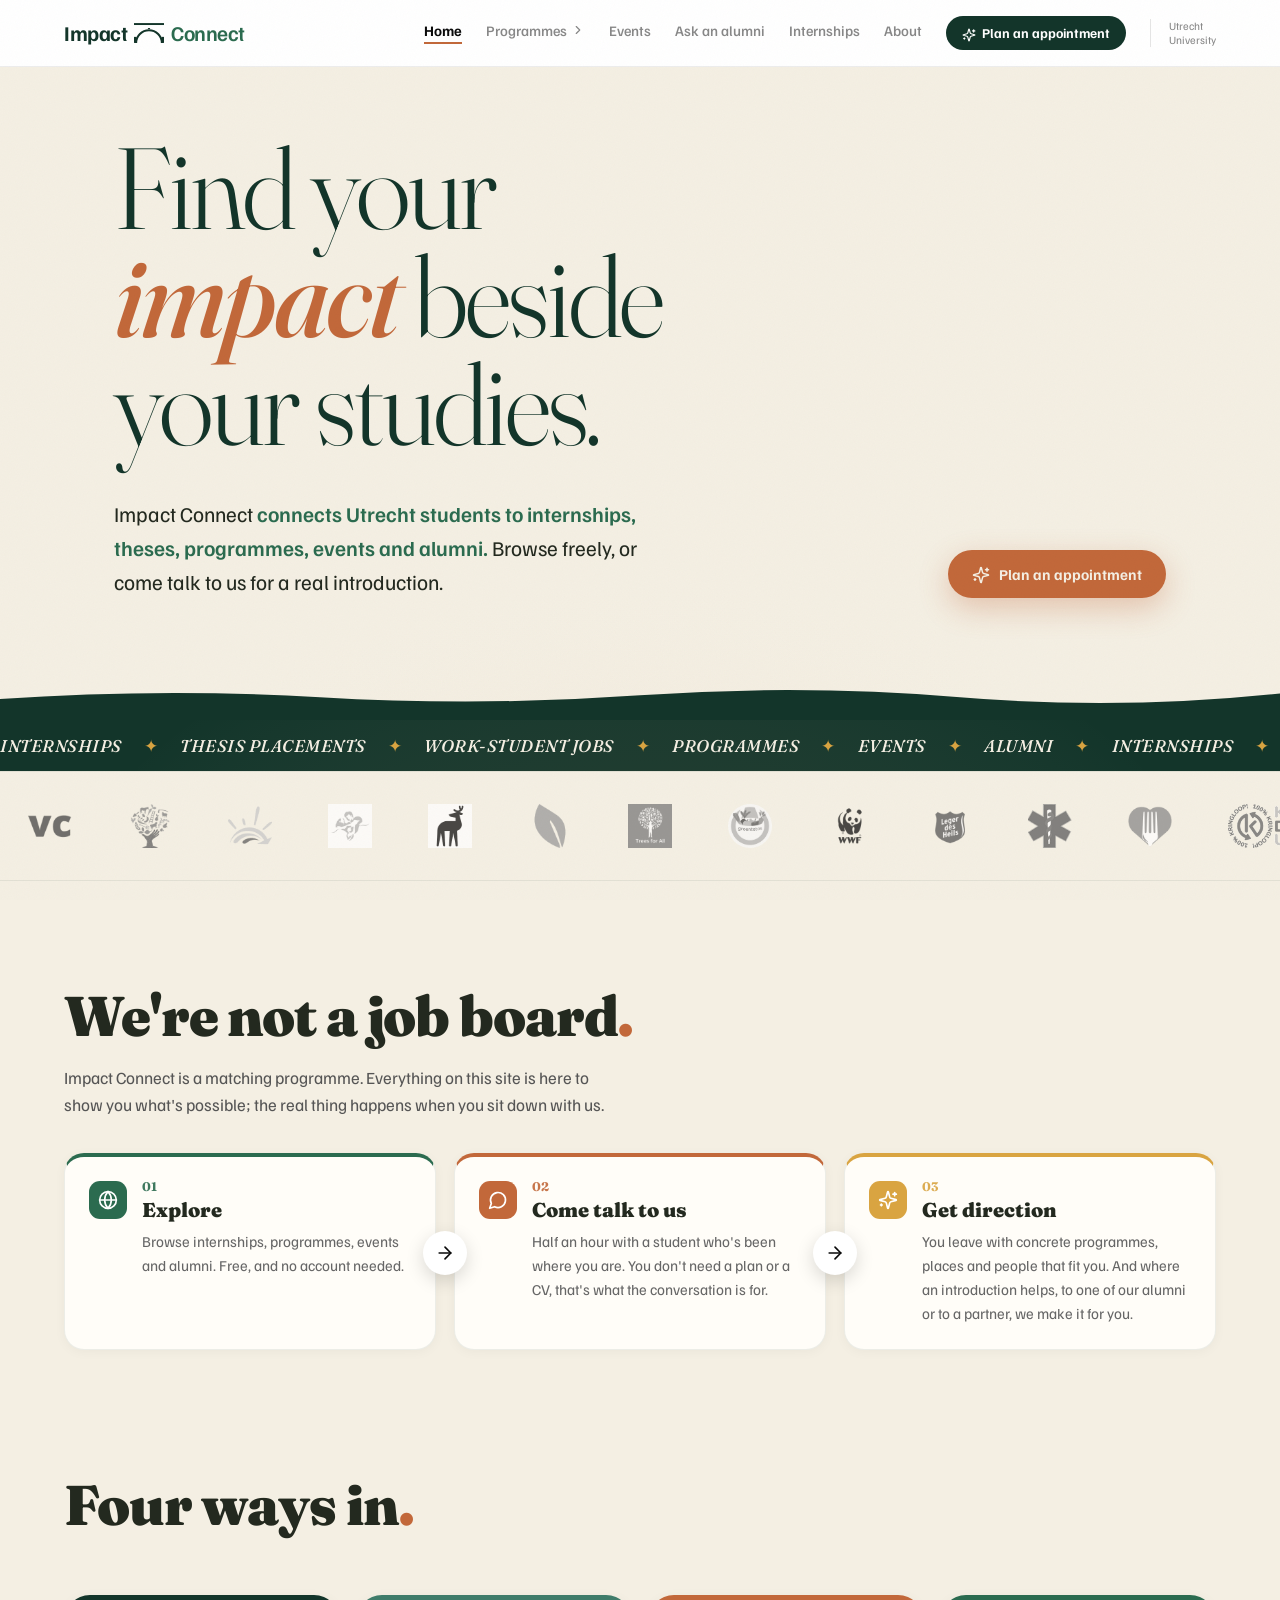
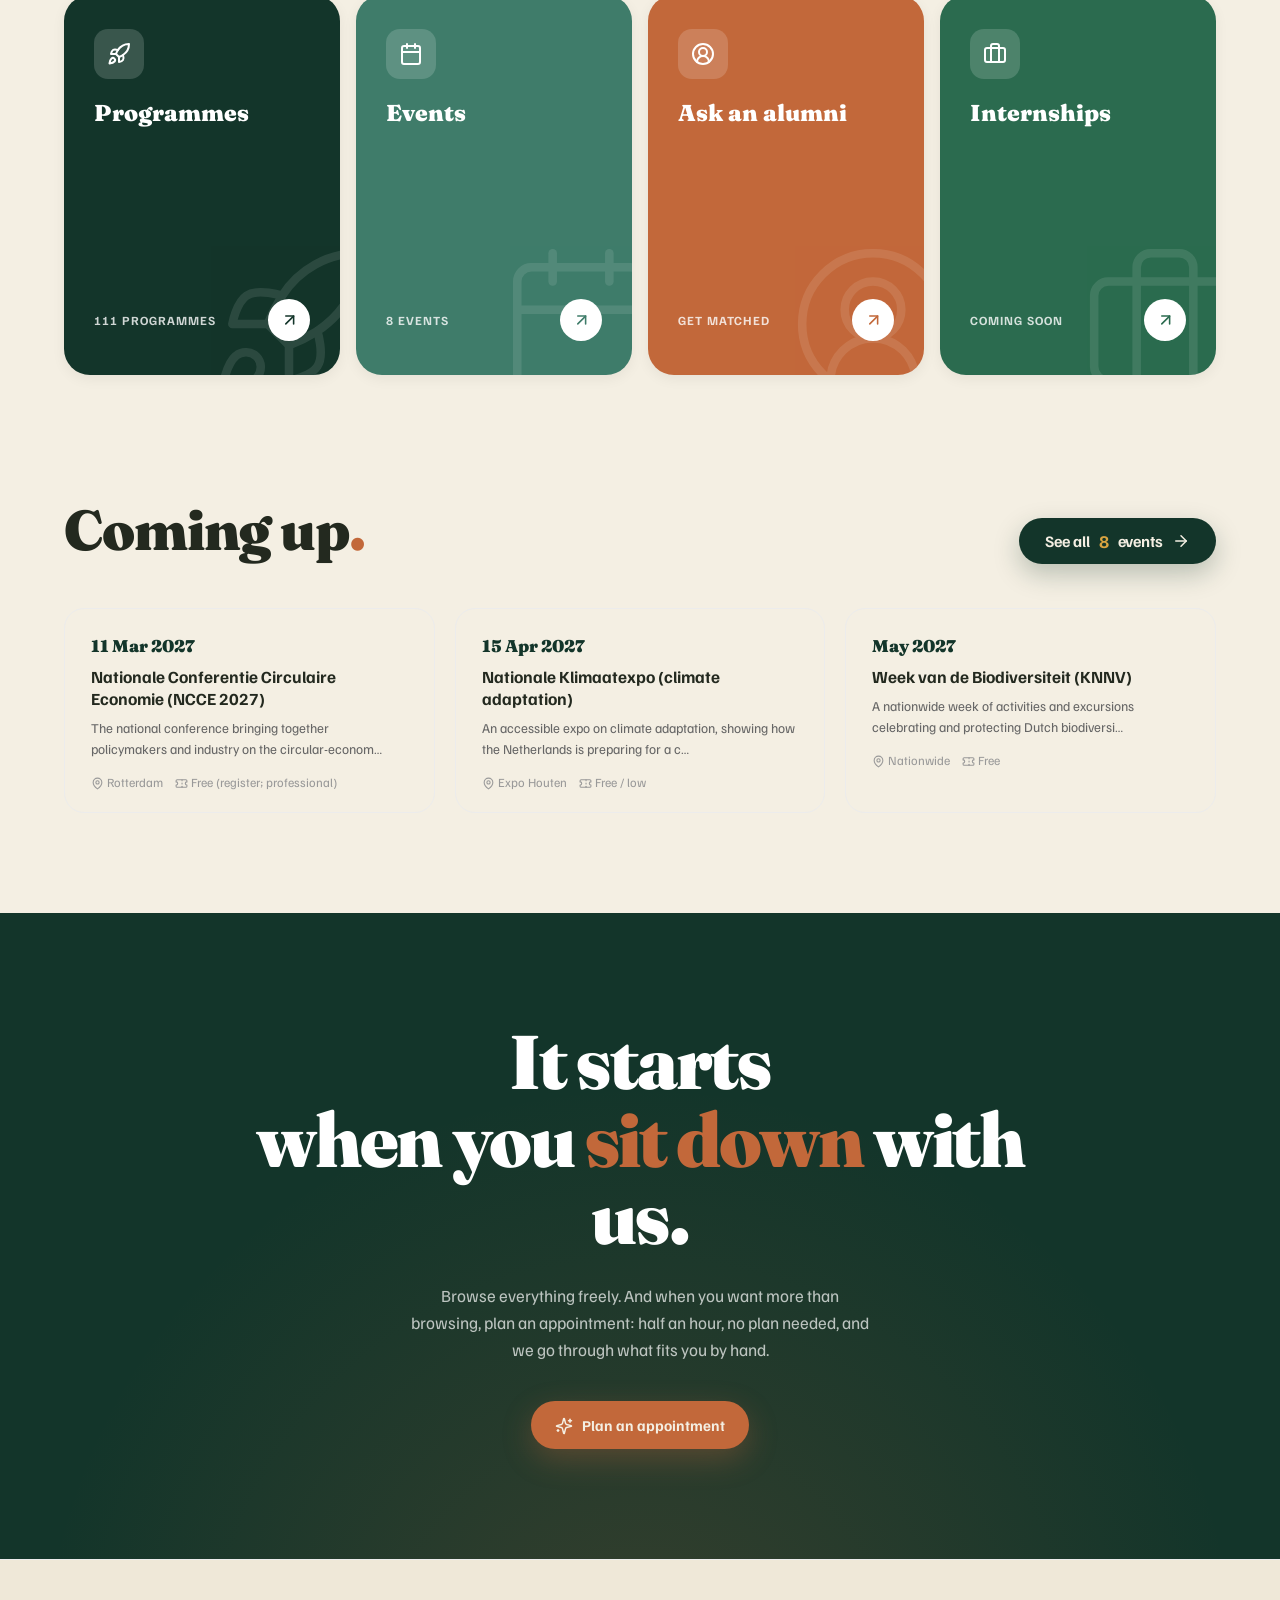
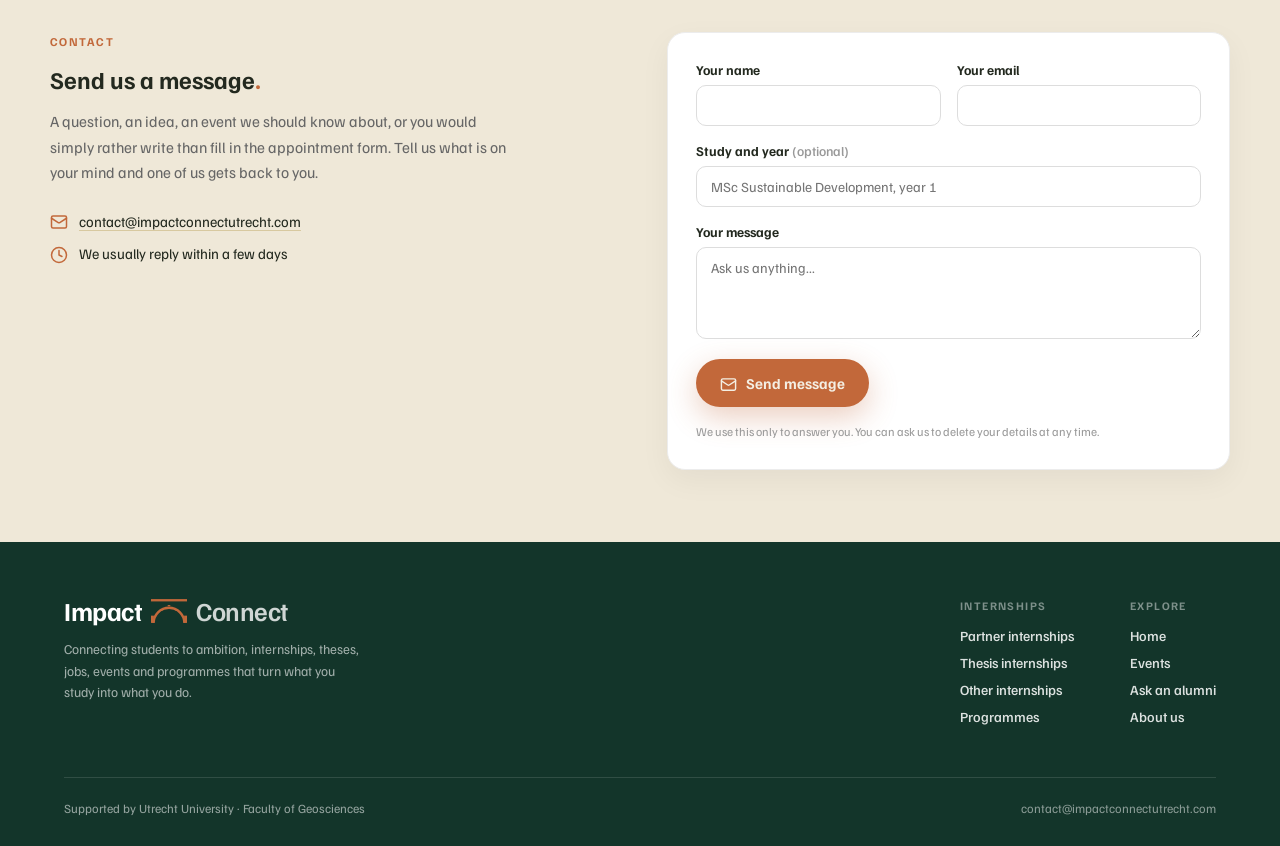
==== index.html @ 999a6ba3 "De introductiezin op home en Over ons herschreven Stond: "where an introduction helps, an alumni or " ====
<!doctype html>
<html lang="en">
<head>
  <meta charset="UTF-8" />
  <meta name="viewport" content="width=device-width, initial-scale=1.0" />
  <title>Impact Connect</title>
  <meta name="description" content="Impact Connect helps students get experience beside their studies, even if you don't know yet what you want to do." />
  <!-- Drie varianten, met opzet. De SVG is scherp op elk formaat en is wat
       moderne browsers pakken; de .ico is de terugval voor oude browsers,
       en apple-touch-icon is het plaatje als iemand de site op zijn
       beginscherm zet. Verander je het merkteken, maak ze dan alle drie
       opnieuw (de PNG's worden getekend, niet uit de SVG gehaald). -->
  <link rel="icon" href="assets/favicon.svg" type="image/svg+xml" />
  <link rel="icon" href="assets/favicon.ico" sizes="any" />
  <link rel="apple-touch-icon" href="assets/apple-touch-icon.png" />
  <!-- 192 is een veelvoud van 48, en dat is de maat die Google wil voor
       het pictogram naast je zoekresultaat. -->
  <link rel="icon" type="image/png" sizes="192x192" href="assets/favicon-192.png" />
  <link rel="preconnect" href="https://fonts.googleapis.com" />
  <link rel="preconnect" href="https://fonts.gstatic.com" crossorigin />
  <link href="https://fonts.googleapis.com/css2?family=Fraunces:ital,opsz,wght@0,9..144,400..900;1,9..144,400..900&family=Familjen+Grotesk:wght@400;500;600;700&display=swap" rel="stylesheet" />
  <link rel="stylesheet" href="styles.css" />
</head>
<body data-page="home">
<a class="skip-link" data-t="nav.skip" href="#main">Skip to content</a>
<div id="scroll-progress"></div>

<!-- ═══ HEADER ═══════════════════════════════════════════════════════ -->
<header class="site-header">
  <a class="brand" href="index.html">
    <span class="brand-word"><b>Impact</b></span>
    <span class="brand-mark" data-mark="#13352A" data-size="30"></span>
    <span class="brand-word"><span>Connect</span></span>
  </a>
  <nav class="site-nav">
    <a class="nav-link on" href="index.html" data-t="nav.home">Home</a>
    <div class="nav-drop">
      <a class="nav-link" href="programmes.html" data-t="nav.programmes">Programmes<span class="nav-caret" data-icon="ChevronRight" data-size="14"></span></a>
      <div class="nav-drop-menu" data-prog-menu></div>
    </div>
    <a class="nav-link" href="events.html" data-t="nav.events">Events</a>
    <a class="nav-link" href="alumni.html" data-t="nav.alumni">Ask an alumni</a>
    <a class="nav-link" href="internships.html" data-t="nav.internships">Internships</a>
    <a class="nav-link" href="about.html" data-t="nav.about">About</a>
    <button class="nav-cta" data-open-form><span data-icon="Sparkles" data-size="14"></span> <span data-t="nav.appointment">Plan an appointment</span></button>
    <button class="taal-knop" data-taalknop type="button">NL</button>
    <span class="saved-count"><span data-icon="Bookmark" data-size="14" data-color="#C2683A" data-fill="#C2683A"></span> <span data-saved-count>0</span></span>
    <span class="uu-cobrand"><span data-uu-logo="38"></span><span data-t="nav.uu">Utrecht<br />University</span></span>
  </nav>
</header>

<main id="main">

  <!-- ═══ HERO ═══════════════════════════════════════════════════════ -->
  <section class="hero">
    <svg class="hero-sun" viewBox="0 0 1200 600" preserveAspectRatio="xMidYMax slice" aria-hidden="true">
      <defs>
        <radialGradient id="sunfill" cx="50%" cy="100%" r="75%">
          <stop offset="0%"   stop-color="#D9A441" stop-opacity="0.30" />
          <stop offset="45%"  stop-color="#C2683A" stop-opacity="0.12" />
          <stop offset="100%" stop-color="#F4EFE3" stop-opacity="0" />
        </radialGradient>
      </defs>
      <circle cx="600" cy="640" r="430" fill="url(#sunfill)" />
    </svg>

    <div class="hero-inner">
      <h1>
        <span class="line reveal" data-delay="60" data-t="home.hero1">Find your</span>
        <span class="line reveal" data-delay="170" data-t="home.hero2"><span class="ital">impact</span> beside</span>
        <span class="line reveal" data-delay="260" data-t="home.hero3">your studies.</span>
      </h1>

      <div class="hero-bottom">
        <div class="reveal" data-delay="380">
          <p class="hero-lead" data-t="home.lead">
            Impact Connect <b>connects Utrecht students to internships, theses, programmes,
            events and alumni.</b> Browse freely, or come talk to us for a real introduction.
          </p>
        </div>
        <div class="reveal" data-delay="480">
          <!-- Eén knop. "Explore everything" stond hier ook, maar wees naar de
               internships terwijl "everything" iets anders belooft, en het
               bladeren doe je toch al via de menubalk en de vier ingangen. -->
          <div class="hero-actions">
            <button class="btn-mag primary" data-open-form><span data-icon="Sparkles" data-size="18"></span> <span data-t="nav.appointment">Plan an appointment</span></button>
          </div>
        </div>
      </div>
    </div>

    <!-- met de hand gescheurde rand naar de donkere band -->
    <svg class="hero-tear" viewBox="0 0 1200 40" preserveAspectRatio="none" aria-hidden="true">
      <path d="M0 40 V18 Q 150 6 300 16 T 600 14 T 900 16 T 1200 12 V40 Z" fill="#13352A" />
    </svg>

    <div class="ticker">
      <div class="marquee"><div class="marquee-track fast">
        <span class="word" data-t="home.tick.stages">INTERNSHIPS <i>✦</i></span><span class="word" data-t="home.tick.thesis">THESIS PLACEMENTS <i>✦</i></span>
        <span class="word" data-t="home.tick.werk">WORK-STUDENT JOBS <i>✦</i></span><span class="word" data-t="home.tick.prog">PROGRAMMES <i>✦</i></span>
        <span class="word" data-t="home.tick.events">EVENTS <i>✦</i></span><span class="word" data-t="home.tick.alumni">ALUMNI <i>✦</i></span>
        <span class="word" data-t="home.tick.stages">INTERNSHIPS <i>✦</i></span><span class="word" data-t="home.tick.thesis">THESIS PLACEMENTS <i>✦</i></span>
        <span class="word" data-t="home.tick.werk">WORK-STUDENT JOBS <i>✦</i></span><span class="word" data-t="home.tick.prog">PROGRAMMES <i>✦</i></span>
        <span class="word" data-t="home.tick.events">EVENTS <i>✦</i></span><span class="word" data-t="home.tick.alumni">ALUMNI <i>✦</i></span>
      </div></div>
    </div>
  </section>

  <!-- ═══ LOGOBAND (gevuld vanuit data.js) ═══════════════════════════ -->
  <section class="logo-band">
    <div class="marquee"><div class="marquee-track slow" id="logo-band-track"></div></div>
  </section>

  <!-- ═══ HOE HET WERKT ══════════════════════════════════════════════
       Staat bewust boven "Four ways in": veel studenten kennen Impact
       Connect nog niet, dus eerst uitleggen wat het is, dan pas de deuren.
       Compacte kaartjes, want het mag geen heel scherm kosten. -->
  <section class="section">
    <div class="section-inner">
      <div class="reveal"><h2 data-t="home.geen.kop">We're not a job board<span class="dot-clay">.</span></h2></div>
      <div class="reveal" data-delay="110">
        <p class="section-lead" style="margin:0 0 34px" data-t="home.geen.lead">Impact Connect is a matching programme. Everything on this site
          is here to show you what's possible; the real thing happens when you sit down with us.</p>
      </div>
      <div class="steps-grid compact">
        <div class="reveal"><div class="step-card compact" style="border-top-color:#2B6B4F">
          <div class="badge" style="background:#2B6B4F" data-icon="Globe" data-size="20" data-color="#fff"></div>
          <div class="txt">
            <div class="num" style="color:#2B6B4F">01</div>
            <div class="ttl" data-t="home.stap1.kop">Explore</div>
            <p data-t="home.stap1.tekst">Browse internships, programmes, events and alumni. Free, and no account needed.</p>
          </div>
          <div class="step-arrow" data-icon="ArrowRight" data-size="20" data-color="#0A0A0A"></div>
        </div></div>
        <div class="reveal" data-delay="140"><div class="step-card compact" style="border-top-color:#C2683A">
          <div class="badge" style="background:#C2683A" data-icon="MessageCircle" data-size="20" data-color="#fff"></div>
          <div class="txt">
            <div class="num" style="color:#C2683A">02</div>
            <!-- Hier stond "Reach out": mail het bedrijf zelf met de concept-mail
                 die we je geven, en "Not sure yet? Come talk to us" als uitwijk.
                 Dat klopte niet met de kop erboven ("We're not a job board", "the
                 real thing happens when you sit down with us") en het maakte van
                 stap 03 een onmogelijkheid: wie zelf mailt wordt nooit door ons
                 voorgesteld. Dit zijn nu drie stappen van één route in plaats van
                 twee routes door elkaar. -->
            <div class="ttl" data-t="home.stap2.kop">Come talk to us</div>
            <p data-t="home.stap2.tekst">Half an hour with a student who's been where you are. You don't need a plan or a CV, that's what the conversation is for.</p>
          </div>
          <div class="step-arrow" data-icon="ArrowRight" data-size="20" data-color="#0A0A0A"></div>
        </div></div>
        <div class="reveal" data-delay="280"><div class="step-card compact" style="border-top-color:#D9A441">
          <div class="badge" style="background:#D9A441" data-icon="Sparkles" data-size="20" data-color="#fff"></div>
          <div class="txt">
            <div class="num" style="color:#D9A441">03</div>
            <div class="ttl" data-t="home.stap3.kop">Get direction</div>
            <p data-t="home.stap3.tekst">You leave with concrete programmes, places and people that fit you. And where an introduction helps, to one of our alumni or to a partner, we make it for you.</p>
          </div>
        </div></div>
      </div>
    </div>
  </section>

  <!-- ═══ VIER INGANGEN ══════════════════════════════════════════════ -->
  <section class="section">
    <div class="section-inner">
      <div class="reveal"><h2 style="margin:0 0 56px" data-t="home.ingangen.kop">Four ways in<span class="dot-clay">.</span></h2></div>
      <div class="cat-row">
        <a class="cat-panel" href="programmes.html" style="background:#13352A">
          <div class="ghost" data-icon="Rocket" data-size="170" data-stroke="1.2"></div>
          <div class="top">
            <div class="badge" data-icon="Rocket" data-size="24"></div>
            <h3 data-t="home.in1.kop">Programmes</h3>
            <p data-t="home.in1.tekst">Selective programmes that build your skills and CV, come talk to us</p>
          </div>
          <div class="cat-foot">
            <span class="count" data-cat-count="programmes"></span>
            <span class="go" style="color:#13352A" data-icon="ArrowRight" data-size="19"></span>
          </div>
        </a>
        <a class="cat-panel" href="events.html" style="background:#3F7C6A">
          <div class="ghost" data-icon="Calendar" data-size="170" data-stroke="1.2"></div>
          <div class="top">
            <div class="badge" data-icon="Calendar" data-size="24"></div>
            <h3 data-t="home.in2.kop">Events</h3>
            <p data-t="home.in2.tekst">Conferences, fairs and festivals full of people with the same passion as you</p>
          </div>
          <div class="cat-foot">
            <span class="count" data-cat-count="events"></span>
            <span class="go" style="color:#3F7C6A" data-icon="ArrowRight" data-size="19"></span>
          </div>
        </a>
        <a class="cat-panel" href="alumni.html" style="background:#C2683A">
          <div class="ghost" data-icon="UserCircle2" data-size="170" data-stroke="1.2"></div>
          <div class="top">
            <div class="badge" data-icon="UserCircle2" data-size="24"></div>
            <h3 data-t="home.in3.kop">Ask an alumni</h3>
            <p data-t="home.in3.tekst">Tell us who you'd like to speak to, we go through our list and hand you their details</p>
          </div>
          <div class="cat-foot">
            <span class="count" data-cat-count="alumni"></span>
            <span class="go" style="color:#C2683A" data-icon="ArrowRight" data-size="19"></span>
          </div>
        </a>
        <a class="cat-panel" href="internships.html" style="background:#2B6B4F">
          <div class="ghost" data-icon="Briefcase" data-size="170" data-stroke="1.2"></div>
          <div class="top">
            <div class="badge" data-icon="Briefcase" data-size="24"></div>
            <h3 data-t="home.in4.kop">Internships</h3>
            <p data-t="home.in4.tekst">Partner roles, thesis placements and work-student jobs, we make the introduction</p>
          </div>
          <div class="cat-foot">
            <span class="count" data-cat-count="internships"></span>
            <span class="go" style="color:#2B6B4F" data-icon="ArrowRight" data-size="19"></span>
          </div>
        </a>
      </div>
    </div>
  </section>

  <!-- ═══ PARTNERMUUR ════════════════════════════════════════════════
       Hier stond "What's possible": een raster met twintig bedrijven.
       Weggehaald omdat alle twintig verzonnen waren. De werking staat er
       nog (WALL in data.js, initWall() in script.js, .wall-* in styles.css);
       zet dit blok terug zodra er echte partners in WALL staan.

  <section class="wall-section">
    <div class="wall-watermark" data-mark="#ffffff" data-size="460"></div>
    <div class="section-inner" style="position:relative">
      <div class="reveal"><h2>What's possible<span class="dot-clay">.</span></h2></div>
      <div class="reveal" data-delay="110">
        <p class="section-lead"><span id="wall-count"></span>+ companies, institutes and programmes where students before you found their internship, thesis or job. Pick a world, see who's in it.</p>
      </div>
      <div class="reveal" data-delay="200"><div class="wall-cats" id="wall-cats"></div></div>
      <div class="reveal" data-delay="280"><div class="wall-grid" id="wall-grid"></div></div>
      <div class="reveal" data-delay="360">
        <p class="wall-note">Illustrative network, placeholder logos shown while partnerships are confirmed.</p>
      </div>
    </div>
  </section>
  ═════════════════════════════════════════════════════════════════ -->

  <!-- ═══ EERSTVOLGENDE EVENTS ═══════════════════════════════════════ -->
  <section class="section">
    <div class="section-inner">
      <div class="teaser-head">
        <div class="reveal"><h2 style="margin:0" data-t="home.events.kop">Coming up<span class="dot-clay">.</span></h2></div>
        <div class="reveal" data-delay="100">
          <!-- Het aantal is het hele argument om te klikken: hieronder staan er
               drie, in werkelijkheid veel meer. Daarom een gevulde knop met het
               getal groot in oker, niet een grijs randje dat wegvalt. -->
          <a class="btn-all" href="events.html">
            <span data-t="home.events.alle1">See all</span> <b data-events-count></b> <span data-t="home.events.alle2">events</span>
            <span class="arr" data-icon="ArrowRight" data-size="18"></span>
          </a>
        </div>
      </div>
      <div class="teaser-grid" id="events-teaser"></div>
    </div>
  </section>

  <!-- ═══ CITAAT ══════════════════════════════════════════════════════
       Hier stond een donkere sectie met een quote van een student over een
       thesis-stage. Verzonnen, net als de partnermuur, dus weggehaald; de
       hele markup is daarna ook geschrapt omdat het bedrijf waar het over
       ging er niet meer is.

       Wil je hier een echte quote neerzetten, dan is de opmaak er nog:
       .quote-section, .quote-mark, .quote-by en .quote-avatar in styles.css.
       Een <section class="quote-section"> met daarin een <blockquote> en een
       <div class="quote-by"> met naam en studie is genoeg.
  ═════════════════════════════════════════════════════════════════ -->

  <!-- ═══ SLOT-CTA ═══════════════════════════════════════════════════ -->
  <section class="final-cta">
    <div class="glow"></div>
    <div class="inner">
      <!-- Deze kop pakt met opzet de zin uit "We're not a job board" hierboven
           weer op. Stond eerst "Your lucky conversation is here"; dat zei niet
           waar het om gaat, en "lucky" suggereert dat het toeval is. -->
      <div class="reveal"><h2 data-t="home.slot.kop">It starts<br />when you <em>sit down</em> with us.</h2></div>
      <div class="reveal" data-delay="140">
        <!-- De kop zegt dat het gesprek het punt is; deze alinea maakte er
             daarna weer iets van voor wie het niet weet ("if you're not sure
             where to start, plan an appointment"). Nu nodigt hij iedereen uit,
             met erbij wat het gesprek concreet is. -->
        <p data-t="home.slot.tekst">Browse everything freely. And when you want more than browsing, plan an appointment: half an hour, no plan needed, and we go through what fits you by hand.</p>
      </div>
      <div class="reveal" data-delay="260">
        <div style="display:flex;justify-content:center">
          <button class="btn-mag primary" data-open-form><span data-icon="Sparkles" data-size="18"></span> <span data-t="nav.appointment">Plan an appointment</span></button>
        </div>
      </div>
    </div>
  </section>

  <!-- ═══ CONTACT ═════════════════════════════════════════════════════
       Voor alles wat geen afspraak is: een vraag, een tip voor een event,
       of iemand die liever niet door vier stappen klikt. Gaat naar
       hetzelfde Apps Script als de andere twee formulieren (FORM_ENDPOINT
       in data.js), met formulier: "contact". Lukt versturen niet, dan
       opent het mailprogramma met dezelfde tekst erin.
  ═════════════════════════════════════════════════════════════════════ -->
  <section class="contact-section" id="contact">
    <div class="contact-layout">
      <div class="contact-intro reveal">
        <p class="eyebrow" data-t="ct.eyebrow">Contact</p>
        <h2 data-t="ct.kop">Send us a message<span class="dot-clay">.</span></h2>
        <p data-t="ct.lead">A question, an idea, an event we should know about, or you would simply rather write than fill in the appointment form. Tell us what is on your mind and one of us gets back to you.</p>
        <ul class="contact-details">
          <li><span data-icon="Mail" data-size="18" data-color="#C2683A"></span>
            <a href="mailto:contact@impactconnectutrecht.com">contact@impactconnectutrecht.com</a></li>
          <li><span data-icon="Clock" data-size="18" data-color="#C2683A"></span>
            <span data-t="ct.termijn">We usually reply within a few days</span></li>
        </ul>
      </div>

      <form class="contact-form reveal" data-delay="140" data-contact-form novalidate>
        <div class="ct-row">
          <div class="ct-field">
            <label for="ct-naam" data-t="ct.naam">Your name</label>
            <input type="text" id="ct-naam" name="naam" autocomplete="name" required />
          </div>
          <div class="ct-field">
            <label for="ct-email" data-t="ct.email">Your email</label>
            <input type="email" id="ct-email" name="email" autocomplete="email" inputmode="email" required />
          </div>
        </div>
        <div class="ct-field">
          <label for="ct-studie"><span data-t="ct.studie">Study and year</span> <span class="ct-opt" data-t="form.optioneel">(optional)</span></label>
          <input type="text" id="ct-studie" name="studie" data-t-placeholder="ct.studie.hint" placeholder="MSc Sustainable Development, year 1" />
        </div>
        <div class="ct-field">
          <label for="ct-bericht" data-t="ct.bericht">Your message</label>
          <textarea id="ct-bericht" name="bericht" rows="4" required data-t-placeholder="ct.bericht.hint" placeholder="Ask us anything..."></textarea>
        </div>

        <!-- Spamval: staat uit beeld, mensen zien hem niet, bots vullen hem
             wel in. Zit er iets in, dan versturen we niets. -->
        <div class="ct-val" aria-hidden="true">
          <label for="ct-website">Website</label>
          <input type="text" id="ct-website" name="website" tabindex="-1" autocomplete="off" />
        </div>

        <button type="submit" class="btn-mag primary ct-verstuur">
          <span data-icon="Mail" data-size="17"></span> <span data-t="ct.knop">Send message</span>
        </button>
        <p class="form-note" data-t="ct.privacy">We use this only to answer you. You can ask us to delete your details at any time.</p>
        <div class="ct-fout" role="alert" hidden></div>
        <div class="ct-gelukt" role="status" aria-live="polite" hidden></div>
      </form>
    </div>
  </section>

</main>

<!-- ═══ FOOTER ═══════════════════════════════════════════════════════ -->
<footer class="site-footer">
  <div class="footer-inner">
    <div class="footer-top">
      <div>
        <div class="footer-brand">
          <span class="brand-word"><b>Impact</b></span>
          <span class="brand-mark" data-mark="#C2683A" data-size="36"></span>
          <span class="brand-word"><span>Connect</span></span>
        </div>
        <p data-t="footer.blurb">Connecting students to ambition, internships, theses, jobs, events and programmes that turn what you study into what you do.</p>
      </div>
      <div class="footer-cols">
        <div>
          <div class="head" data-t="footer.internships">Internships</div>
          <a href="internships.html" data-t="footer.partner">Partner internships</a>
          <a href="thesis.html" data-t="footer.thesis">Thesis internships</a>
          <a href="other-internships.html" data-t="footer.other">Other internships</a>
          <a href="programmes.html" data-t="footer.programmes">Programmes</a>
        </div>
        <div>
          <div class="head" data-t="footer.explore">Explore</div>
          <a href="index.html" data-t="nav.home">Home</a>
          <a href="events.html" data-t="nav.events">Events</a>
          <a href="alumni.html" data-t="nav.alumni">Ask an alumni</a>
          <a href="about.html" data-t="footer.about">About us</a>
        </div>
      </div>
    </div>
    <div class="footer-bottom">
      <span class="uu"><span data-uu-logo="28"></span> <span data-t="footer.uu">Supported by Utrecht University · Faculty of Geosciences</span></span>
      <a class="note" href="mailto:contact@impactconnectutrecht.com">contact@impactconnectutrecht.com</a>
    </div>
  </div>
</footer>

<script src="icons.js"></script>
<script src="vertalingen.js"></script>
<script src="data.js"></script>
<script src="script.js"></script>
</body>
</html>
---- styles.css ----
/* ═══════════════════════════════════════════════════════════════════
   Impact Connect — ontwerpsysteem
   Kleuren, typografie, layout en animaties voor alle pagina's.
   ═══════════════════════════════════════════════════════════════════ */

:root {
  --green:      #2B6B4F;  /* primair bosgroen */
  --dark:       #13352A;  /* diep bosgroen: koppen, donkere secties */
  --clay:       #C2683A;  /* terracotta accent */
  --ochre:      #D9A441;  /* warme oker */
  --moss:       #7C8C4E;  /* mos/olijf */
  --mint:       #EDE6D4;  /* warm zandtint voor chips en vlakken */
  --paper:      #F4EFE3;  /* bone / papierbasis */
  --paper2:     #EFE8D8;  /* iets dieper papier */
  --ink:        #23291F;  /* warm bijna-zwart voor bodytekst */
  --sand:       #D8C9A0;  /* zandrand */
  --line:       #ECECEC;  /* lichte scheidingslijn */
  --muted:      #666;
  --muted-soft: #999;

  --font-body:    'Familjen Grotesk', system-ui, -apple-system, sans-serif;
  --font-display: 'Fraunces', Georgia, serif;
}

* { box-sizing: border-box; }
html, body { margin: 0; padding: 0; }
html { scroll-behavior: smooth; }

body {
  font-family: var(--font-body);
  background: var(--paper);
  color: var(--ink);
  min-height: 100vh;
  -webkit-font-smoothing: antialiased;
}

.display { font-family: var(--font-display); font-optical-sizing: auto; }
.ital    { font-style: italic; }
::selection { background: var(--clay); color: var(--paper); }

a { cursor: pointer; }
button { font-family: inherit; }

/* papieren korrel over de hele pagina */
body::before {
  content: ""; position: fixed; inset: 0; z-index: 9999;
  pointer-events: none; opacity: 0.5; mix-blend-mode: multiply;
  background-image: url("data:image/svg+xml,%3Csvg xmlns='http://www.w3.org/2000/svg' width='160' height='160'%3E%3Cfilter id='n'%3E%3CfeTurbulence type='fractalNoise' baseFrequency='0.85' numOctaves='3' stitchTiles='stitch'/%3E%3C/filter%3E%3Crect width='100%25' height='100%25' filter='url(%23n)' opacity='0.06'/%3E%3C/svg%3E");
}

/* leesvoortgang bovenaan */
#scroll-progress {
  position: fixed; top: 0; left: 0; height: 3px; width: 0;
  background: linear-gradient(90deg, var(--clay), var(--green));
  z-index: 200; transition: width .1s linear;
}

.skip-link {
  position: absolute; left: -9999px; top: 0; z-index: 300;
  background: var(--dark); color: #fff; padding: 12px 18px; border-radius: 0 0 10px 0;
  font-weight: 700; text-decoration: none;
}
.skip-link:focus { left: 0; }

/* ── icoontjes ──────────────────────────────────────────────────── */
.ic { display: inline-block; vertical-align: middle; flex-shrink: 0; }

/* ── herbruikbare bouwstenen ────────────────────────────────────── */
.pill {
  font-size: 11px; font-weight: 600; letter-spacing: .3px;
  padding: 3px 9px; border-radius: 999px; white-space: nowrap;
  display: inline-flex; align-items: center; gap: 4px; color: #fff;
}
.pill-dot { width: 7px; height: 7px; border-radius: 99px; }

.levels { display: inline-flex; align-items: center; gap: 5px; }
.levels-dots { display: inline-flex; gap: 2px; }
.levels-dots i { width: 6px; height: 6px; border-radius: 99px; background: #DADADA; }
.levels-label { font-size: 11.5px; color: var(--muted); font-weight: 500; }

.logo-badge {
  border-radius: 12px; border: 1px solid var(--line); background: #fff;
  flex-shrink: 0; box-shadow: 0 1px 3px rgba(0,0,0,.05);
  display: flex; align-items: center; justify-content: center; box-sizing: border-box;
}
.logo-badge img { max-width: 100%; max-height: 100%; object-fit: contain; }
.logo-badge.is-initials { background: #F6F6F4; color: var(--muted-soft); font-weight: 800; }

/* magnetische knoppen (home + CTA's) */
.btn-mag {
  border-radius: 999px; padding: 14px 24px; font-weight: 700; font-size: 15px;
  cursor: pointer; display: inline-flex; align-items: center; gap: 9px;
  text-decoration: none; border: 1.5px solid rgba(19,53,42,.2); background: transparent;
  color: var(--dark); transition: transform .15s ease, box-shadow .15s ease;
}
.btn-mag.primary {
  background: var(--clay); color: var(--paper); border: none;
  box-shadow: 0 10px 30px rgba(194,104,58,.32);
}

.chip {
  border: 1.5px solid #DDD; background: #fff; color: #444;
  padding: 9px 15px; border-radius: 999px; font-size: 13.5px; font-weight: 600;
  cursor: pointer; transition: all .12s;
}
.chip.on { border-color: var(--dark); background: var(--dark); color: #fff; }

/* onthul-animatie bij scrollen */
.reveal { opacity: 0; transform: translateY(18px); }
.reveal.shown {
  opacity: 1; transform: none;
  transition: opacity .6s cubic-bezier(.2,.7,.2,1), transform .6s cubic-bezier(.2,.7,.2,1);
}

/* ═══ HEADER ═══════════════════════════════════════════════════════ */
.site-header {
  display: flex; justify-content: space-between; align-items: center;
  gap: 20px; flex-wrap: wrap; row-gap: 12px;
  padding: 16px 5vw; border-bottom: 1px solid #EDEDED; background: #fff;
  position: sticky; top: 0; z-index: 30;
}
/* Woordmerk: Impact · brug · Connect, zoals op het merkboard */
.brand { display: flex; align-items: center; gap: 7px; text-decoration: none; flex-shrink: 0; }
.brand-mark { display: flex; align-items: center; }
.brand-mark svg { display: block; }
.brand-word { font-size: 21px; letter-spacing: -.5px; line-height: 1; font-family: var(--font-body); }
.brand-word b { font-weight: 800; color: var(--dark); }
.brand-word span { font-weight: 600; color: var(--green); }

.site-nav {
  display: flex; gap: 24px; row-gap: 10px; font-size: 14.5px;
  align-items: center; flex-wrap: wrap; justify-content: flex-end;
}
.nav-link {
  color: #888; font-weight: 500; cursor: pointer; padding-bottom: 3px;
  border-bottom: 2px solid transparent; text-decoration: none;
  display: inline-flex; align-items: center; gap: 4px;
}
.nav-link.on { color: #0A0A0A; font-weight: 700; border-bottom-color: var(--clay); }

.nav-drop { position: relative; }
.nav-drop-menu {
  position: absolute; top: calc(100% + 10px); left: -12px; background: #fff;
  border: 1px solid #EAEAEA; border-radius: 12px; box-shadow: 0 12px 30px rgba(0,0,0,.12);
  padding: 8px; min-width: 210px; z-index: 40; display: none;
}
.nav-drop:hover .nav-drop-menu,
.nav-drop:focus-within .nav-drop-menu,
.nav-drop.open .nav-drop-menu { display: block; }
/* Onzichtbaar bruggetje over het gat tussen de knop en het menu. Zonder
   dit valt de muis in dat gat buiten het menu en klapt het dicht voor je
   een item kunt aanklikken. */
.nav-drop-menu::before {
  content: ""; position: absolute; left: 0; right: 0; top: -12px; height: 12px;
}
.nav-drop-menu a {
  display: flex; align-items: center; gap: 9px; padding: 10px 12px; border-radius: 8px;
  font-size: 14px; font-weight: 500; color: #555; text-decoration: none;
}
.nav-drop-menu a.on { font-weight: 700; color: #0A0A0A; background: var(--paper); }
.nav-caret { display: inline-flex; transition: transform .15s; }
.nav-drop:hover .nav-caret,
.nav-drop:focus-within .nav-caret { transform: rotate(90deg); }

.cmdk-btn {
  background: #F4F4F2; color: #888; border: 1px solid #E8E8E4; border-radius: 10px;
  padding: 7px 12px; font-weight: 500; font-size: 13px; cursor: pointer;
  display: inline-flex; align-items: center; gap: 8px;
}
.cmdk-btn kbd {
  font-family: inherit; font-size: 11px; background: #fff;
  border: 1px solid #E0E0E0; border-radius: 5px; padding: 1px 5px;
}
.nav-cta {
  background: var(--dark); color: #fff; border: none; border-radius: 999px;
  padding: 8px 16px; font-weight: 700; font-size: 13.5px; cursor: pointer;
  display: inline-flex; align-items: center; gap: 6px; text-decoration: none;
}
.saved-count {
  display: inline-flex; align-items: center; gap: 6px; background: var(--mint);
  border: 1px solid var(--sand); border-radius: 999px; padding: 6px 12px;
  font-weight: 600; color: #000; font-size: 13.5px;
}
.uu-cobrand {
  display: inline-flex; align-items: center; gap: 8px;
  padding-left: 18px; border-left: 1px solid #E5E5E5;
}
.uu-cobrand img { display: block; object-fit: contain; }
.uu-cobrand span { font-size: 11px; color: #888; line-height: 1.25; }

/* ═══ HOME ═════════════════════════════════════════════════════════ */
.hero { position: relative; background: var(--paper); overflow: hidden; }
.hero-sun { position: absolute; inset: 0; width: 100%; height: 100%; pointer-events: none; }
.hero-inner { padding: 66px 5vw 84px; max-width: 1180px; margin: 0 auto; position: relative; }
.hero h1 {
  font-family: var(--font-display); font-weight: 300;
  font-size: clamp(46px, 9vw, 120px); line-height: .94; letter-spacing: -.025em;
  margin: 0; color: var(--dark); max-width: 1000px;
}
.hero h1 span.line { display: block; }
.hero h1 .ital { font-weight: 500; color: var(--clay); }
.hero-bottom {
  display: flex; gap: 48px; align-items: flex-end; justify-content: space-between;
  flex-wrap: wrap; margin-top: 40px;
}
.hero-lead {
  font-size: clamp(17px, 1.7vw, 21px); line-height: 1.6; color: var(--ink);
  max-width: 540px; margin: 0; font-weight: 400;
}
.hero-lead b { color: var(--green); font-weight: 600; }
.hero-actions { display: flex; gap: 14px; flex-wrap: wrap; }
.hero-tear { display: block; width: 100%; height: 38px; position: relative; }

.ticker { background: var(--dark); color: var(--paper); padding: 15px 0; overflow: hidden; }
.ticker span.word {
  display: inline-flex; align-items: center; gap: 22px; margin-right: 22px;
  font-family: var(--font-display); font-weight: 500; font-size: 17px;
  font-style: italic; letter-spacing: .5px;
}
.ticker span.word i { color: var(--ochre); font-style: normal; }

.marquee { overflow: hidden; white-space: nowrap; display: flex; }
.marquee-track {
  display: inline-flex; align-items: center;
  animation: marquee 28s linear infinite; will-change: transform;
}
.marquee-track.slow { animation-duration: 36s; }
.marquee-track.fast { animation-duration: 26s; }

.logo-band {
  background: var(--paper); padding: 26px 0;
  border-top: 1px solid rgba(19,53,42,.08); border-bottom: 1px solid rgba(19,53,42,.08);
}
.logo-band .logo-item {
  display: inline-flex; align-items: center; justify-content: center;
  margin: 0 28px;
  filter: grayscale(1); opacity: .7;
  transition: filter .3s ease, opacity .3s ease;
}
.logo-band img { height: 44px; width: auto; max-width: 150px; object-fit: contain; }
/* Witte logo's hebben een donker vlak nodig, net als op de programmakaartjes. */
.logo-band .logo-item.on-dark {
  background: var(--dark); border-radius: 8px; padding: 6px 10px;
}
/* De band loopt gewoon door; alleen het logo onder de muis licht op. */
.logo-band .logo-item:hover { filter: none; opacity: 1; }

.section { padding: 100px 5vw; background: var(--paper); }
/* Twee lichte secties onder elkaar hadden samen 200px lucht ertussen. Dat
   leest als een gat, want er zit geen kleurwissel tussen om het te
   rechtvaardigen. Grenzen ze aan elkaar, dan halveren ze allebei. Voor de
   overgang naar een donkere sectie blijft de ruime marge staan. */
.section + .section     { padding-top: 60px; }
.section:has(+ .section) { padding-bottom: 60px; }
.section-inner { max-width: 1180px; margin: 0 auto; }
.section h2 {
  font-family: var(--font-display); font-weight: 900;
  font-size: clamp(30px, 4.6vw, 56px); letter-spacing: -.02em; margin: 0 0 14px;
}
.dot-clay  { color: var(--clay); }
.dot-green { color: var(--green); }
.section-lead { font-size: 17px; line-height: 1.6; color: #555; max-width: 560px; }

.rule { width: 46px; height: 4px; background: var(--green); border-radius: 2px; margin-bottom: 22px; }

.card-grid { display: grid; grid-template-columns: repeat(auto-fit, minmax(260px, 1fr)); gap: 22px; }
.problem-card {
  background: #fff; color: var(--ink); border: 1px solid rgba(19,53,42,.1);
  border-radius: 22px; padding: 34px 30px; height: 100%;
  transition: transform .3s cubic-bezier(.2,.8,.3,1), box-shadow .3s;
}
.problem-card:hover { transform: translateY(-4px); box-shadow: 0 18px 40px rgba(0,0,0,.08); }
.problem-card .num  { font-family: var(--font-display); font-size: 15px; color: var(--green); font-weight: 700; margin-bottom: 18px; }
.problem-card .ttl  { font-family: var(--font-display); font-size: 27px; font-weight: 900; margin-bottom: 14px; }
.problem-card p     { font-size: 15.5px; line-height: 1.68; color: var(--muted); margin: 0; }

.steps-grid { display: grid; grid-template-columns: repeat(auto-fit, minmax(260px, 1fr)); gap: 20px; position: relative; }
.step-card {
  background: #FFFDF8; color: var(--ink); border: 1px solid rgba(19,53,42,.08);
  border-top: 4px solid var(--green); border-radius: 20px; padding: 30px 28px 32px;
  height: 100%; position: relative; overflow: hidden; box-shadow: 0 2px 12px rgba(0,0,0,.04);
}
.step-card .ghost { position: absolute; right: -26px; bottom: -30px; opacity: .06; }
.step-card .badge {
  width: 46px; height: 46px; border-radius: 13px; display: flex;
  align-items: center; justify-content: center; margin-bottom: 20px; color: #fff;
}
.step-card .num { font-family: var(--font-display); font-size: 14px; font-weight: 700; margin-bottom: 8px; position: relative; }
.step-card .ttl { font-family: var(--font-display); font-size: 25px; font-weight: 900; margin-bottom: 12px; position: relative; }
.step-card p    { font-size: 15.5px; line-height: 1.68; color: var(--muted); margin: 0; position: relative; }
/* Compacte variant van de stappen: die staan boven "Four ways in" en
   moeten uitleggen wat Impact Connect is zonder een heel scherm te kosten.
   Het icoontje staat naast de tekst in plaats van erboven. */
.steps-grid.compact { grid-template-columns: repeat(auto-fit, minmax(280px, 1fr)); gap: 18px; }
/* geen ghost-illustratie in deze variant, dus het pijltje tussen de kaarten
   hoeft niet meer weggeknipt te worden aan de rand */
.step-card.compact { display: flex; gap: 15px; align-items: flex-start; padding: 22px 24px 24px; overflow: visible; }
.step-card.compact .badge { width: 38px; height: 38px; border-radius: 11px; margin: 2px 0 0; flex: none; }
.step-card.compact .num { font-size: 12.5px; margin-bottom: 3px; opacity: .9; }
.step-card.compact .ttl { font-size: 20px; margin-bottom: 7px; }
.step-card.compact p { font-size: 15px; line-height: 1.6; }
.step-arrow {
  position: absolute; right: -32px; top: 50%; z-index: 2; transform: translateY(-50%);
  width: 44px; height: 44px; border-radius: 99px; background: #fff;
  box-shadow: 0 6px 18px rgba(0,0,0,.15); display: flex; align-items: center; justify-content: center;
}
.center-row { display: flex; justify-content: center; margin-top: 44px; }

.quote-section { background: var(--dark); color: #fff; padding: 88px 5vw; position: relative; overflow: hidden; }
.quote-mark {
  position: absolute; left: -6%; top: -20%; font-family: var(--font-display);
  font-size: 480px; font-weight: 900; color: rgba(255,255,255,.04); line-height: 1; user-select: none;
}
.quote-section blockquote {
  font-family: var(--font-display); font-weight: 900;
  font-size: clamp(24px, 3.6vw, 44px); line-height: 1.25; letter-spacing: -.01em; margin: 0;
}
.quote-section blockquote em { font-style: normal; color: var(--clay); }
.quote-by { display: flex; align-items: center; gap: 16px; margin-top: 36px; }
.quote-avatar { width: 64px; height: 64px; flex-shrink: 0; border-radius: 999px; overflow: hidden; }
.quote-by .name { font-weight: 800; font-size: 15px; }
.quote-by .role { font-size: 13px; color: rgba(255,255,255,.65); }

.cat-row { display: flex; gap: 16px; min-height: 380px; }
.cat-panel {
  flex: 1; border-radius: 26px; padding: 34px 30px; cursor: pointer; color: #fff;
  position: relative; overflow: hidden; display: flex; flex-direction: column;
  justify-content: space-between; text-decoration: none;
  transition: flex .55s cubic-bezier(.3,.9,.3,1), transform .4s, opacity .4s;
  box-shadow: 0 4px 14px rgba(0,0,0,.06);
}
.cat-row:hover .cat-panel { opacity: .55; }
.cat-row .cat-panel:hover {
  flex: 2.4; opacity: 1; transform: translateY(-6px); box-shadow: 0 26px 60px rgba(0,0,0,.18);
}
.cat-panel .scene { position: absolute; inset: 0; opacity: 0; transition: opacity .5s; mix-blend-mode: luminosity; }
.cat-panel:hover .scene { opacity: .4; }
.cat-panel .ghost {
  position: absolute; right: -34px; bottom: -34px; opacity: .1; z-index: 1;
  transition: opacity .4s, transform .5s;
}
.cat-panel:hover .ghost { opacity: .18; transform: scale(1.15) rotate(-6deg); }
.cat-panel .top { position: relative; z-index: 2; }
.cat-panel .badge {
  width: 50px; height: 50px; border-radius: 14px; background: rgba(255,255,255,.16);
  display: flex; align-items: center; justify-content: center; margin-bottom: 22px;
}
.cat-panel h3 {
  font-family: var(--font-display); font-weight: 900; font-size: 23px;
  line-height: 1.12; margin: 0 0 12px; transition: font-size .4s;
}
.cat-panel:hover h3 { font-size: 30px; }
.cat-panel p {
  font-size: 16px; line-height: 1.6; opacity: 0; max-height: 0; margin: 0;
  transition: opacity .4s .1s, max-height .45s; overflow: hidden;
}
.cat-panel:hover p { opacity: .95; max-height: 140px; }
.cat-foot { display: flex; align-items: center; justify-content: space-between; margin-top: 18px; position: relative; z-index: 2; }
.cat-foot .count { font-size: 12.5px; font-weight: 800; letter-spacing: 1px; text-transform: uppercase; opacity: .8; }
.cat-foot .go {
  width: 42px; height: 42px; border-radius: 99px; background: #fff;
  display: flex; align-items: center; justify-content: center;
  transform: rotate(-45deg); transition: transform .4s cubic-bezier(.3,1.4,.4,1);
}
.cat-panel:hover .cat-foot .go { transform: rotate(0deg); }

/* partnermuur */
.wall-section { background: var(--dark); padding: 96px 5vw; position: relative; overflow: hidden; }
.wall-watermark { position: absolute; right: -6%; top: -10%; opacity: .05; transform: rotate(-8deg); }
.wall-section h2 { color: #fff; }
.wall-section .section-lead { color: rgba(255,255,255,.7); max-width: 540px; margin: 0 0 34px; font-size: 16.5px; }
.wall-cats { display: flex; gap: 9px; flex-wrap: wrap; margin-bottom: 36px; }
.wall-cat {
  border: 1.5px solid rgba(255,255,255,.25); background: transparent; color: rgba(255,255,255,.85);
  padding: 9px 18px; border-radius: 999px; font-size: 13.5px; font-weight: 700;
  cursor: pointer; transition: all .2s;
}
.wall-cat.on { border-color: var(--clay); background: var(--clay); color: #fff; }
.wall-grid { display: grid; grid-template-columns: repeat(6, 1fr); gap: 14px; }
.wall-tile {
  grid-column: span 1; background: #fff; border-radius: 18px; padding: 18px 16px 14px;
  display: flex; flex-direction: column; align-items: center; justify-content: center; gap: 10px;
  min-height: 116px; position: relative; overflow: hidden;
  box-shadow: 0 4px 14px rgba(0,0,0,.18); transition: all .35s cubic-bezier(.2,.8,.3,1);
}
.wall-tile.big { grid-column: span 2; }
.wall-tile .tile-name { font-size: 12.5px; font-weight: 800; color: #0A0A0A; text-align: center; line-height: 1.2; }
.wall-tile .tile-back {
  position: absolute; inset: 0; background: var(--dark); color: #fff;
  display: flex; flex-direction: column; align-items: center; justify-content: center;
  gap: 6px; padding: 12px; opacity: 0; transition: opacity .25s ease; text-align: center;
}
.wall-tile .tile-back .n { font-weight: 900; font-size: 14px; font-family: var(--font-display); }
.wall-tile .tile-back .o { font-size: 11.5px; font-weight: 700; color: var(--clay); letter-spacing: .4px; text-transform: uppercase; }
.wall-tile:hover .tile-back { opacity: 1; }
.wall-tile.lit  { box-shadow: 0 16px 40px rgba(0,0,0,.35), 0 0 0 2px var(--clay); transform: translateY(-2px); }
.wall-tile:hover { transform: translateY(-5px) scale(1.02); box-shadow: 0 16px 40px rgba(0,0,0,.35), 0 0 0 2px var(--clay); }
.wall-tile.dim  { opacity: .22; filter: grayscale(1); }
.wall-note { font-size: 12.5px; color: rgba(255,255,255,.35); margin-top: 26px; text-align: center; }

.teaser-head {
  display: flex; justify-content: space-between; align-items: flex-end;
  flex-wrap: wrap; gap: 18px; margin-bottom: 44px;
}
/* "All 34 events" stond als een grijs randje naast de koptekst en viel weg
   tussen de kaartjes. Het getal is juist de reden om te klikken, dus: gevuld
   bosgroen, het aantal groot in oker, en een pijl die meebeweegt. */
.btn-all {
  display: inline-flex; align-items: center; gap: 9px;
  background: var(--dark); color: var(--paper); text-decoration: none;
  border-radius: 999px; padding: 13px 26px;
  font-size: 16px; font-weight: 700; letter-spacing: -.1px;
  box-shadow: 0 10px 26px rgba(19,53,42,.26);
  transition: transform .2s cubic-bezier(.2,.8,.3,1), box-shadow .2s;
}
/* Het getal stond eerst in Fraunces; die cijfers hebben krullen en staan
   ongelijk hoog, wat in een knop van vier woorden raar leest. Nu gewoon de
   broodletter, iets groter en in oker: valt op zonder eigenwijs te doen. */
.btn-all b {
  font-family: inherit; font-weight: 700; font-size: 18px;
  color: var(--ochre); line-height: 1; font-variant-numeric: tabular-nums;
}
.btn-all .arr { display: inline-flex; transition: transform .2s cubic-bezier(.2,.8,.3,1); }
.btn-all:hover { transform: translateY(-2px); box-shadow: 0 16px 34px rgba(19,53,42,.32); }
.btn-all:hover .arr { transform: translateX(4px); }
.teaser-grid { display: grid; grid-template-columns: repeat(auto-fit, minmax(280px, 1fr)); gap: 20px; }
.teaser-card {
  text-decoration: none; color: inherit; display: block; border: 1.5px solid var(--line);
  border-radius: 20px; padding: 26px 26px 22px; height: 100%; background: var(--paper);
  transition: transform .25s, box-shadow .25s, border-color .25s;
}
.teaser-card:hover { transform: translateY(-5px); box-shadow: 0 18px 40px rgba(0,0,0,.1); border-color: var(--clay); }
.teaser-card .date { font-family: var(--font-display); font-weight: 900; font-size: 17px; color: var(--dark); margin-bottom: 10px; }
.teaser-card .name { font-weight: 800; font-size: 17px; line-height: 1.3; margin-bottom: 8px; }
.teaser-card p    { font-size: 13.5px; line-height: 1.55; color: var(--muted); margin: 0 0 14px; }
.teaser-meta { font-size: 12.5px; color: var(--muted-soft); display: flex; gap: 12px; flex-wrap: wrap; }

.final-cta {
  background: var(--dark); color: #fff; padding: 110px 5vw; text-align: center;
  position: relative; overflow: hidden;
}
.final-cta .glow { position: absolute; inset: 0; background: radial-gradient(circle at 50% 120%, rgba(194,104,58,.2), transparent 60%); }
.final-cta .inner { position: relative; max-width: 860px; margin: 0 auto; }
.final-cta h2 {
  font-family: var(--font-display); font-weight: 900; font-size: clamp(36px, 6.4vw, 76px);
  line-height: 1.02; letter-spacing: -.03em; margin: 0 0 26px;
}
.final-cta h2 em { font-style: normal; color: var(--clay); }
.final-cta p { font-size: 17px; line-height: 1.6; color: rgba(255,255,255,.7); margin: 0 auto 38px; max-width: 460px; }

/* ═══ SUBPAGINA'S ══════════════════════════════════════════════════ */
/* Taalknop in de balk. Eén knop die de ándere taal aanbiedt, niet twee
   waarvan er één aan staat: bij twee talen betekent "NL" onmiskenbaar
   "ga naar Nederlands", en het scheelt breedte in een balk die al vol is. */
.taal-knop {
  border: 1.5px solid rgba(19,53,42,.16); background: transparent; color: var(--ink);
  border-radius: 999px; padding: 6px 11px; font-family: inherit;
  font-size: 12px; font-weight: 800; letter-spacing: .6px; cursor: pointer;
  line-height: 1; transition: border-color .16s, background .16s, color .16s;
}
.taal-knop:hover { border-color: var(--green); background: var(--green); color: #fff; }

.page { padding-top: 56px; }
.page-body { padding: 8px 5vw 80px; }
/* Allebei gecentreerd en allebei even breed. Bij .narrow ontbrak de margin,
   waardoor about.html en alumni.html op een breed scherm helemaal links
   plakten met een halve meter leegte rechts. Toen dat eenmaal gecentreerd
   stond, bleef 980px als een smalle kolom middenin hangen; nu houden alle
   pagina's dezelfde maat aan. De alinea's zelf blijven wel begrensd (zie
   .team-lead en .about-intro), want een regel van 1000px lees je niet. */
.page-body.narrow,
.page-body.wide { max-width: 1180px; margin: 0 auto; }

.subnav { display: flex; gap: 8px; padding: 0 5vw 20px; flex-wrap: wrap; }
.subnav a {
  border: 1.5px solid #E2E2E2; background: #fff; color: #555; padding: 9px 18px;
  border-radius: 11px; font-size: 14px; font-weight: 700; cursor: pointer;
  text-decoration: none; display: inline-flex; align-items: center; gap: 7px;
}
.subnav a.on { color: #fff; }

.page-hero {
  border-radius: 26px; padding: 46px 42px 40px; margin-bottom: 34px;
  position: relative; overflow: hidden; color: #fff;
}
.page-hero.light { color: #0A0A0A; }
.page-hero .ghost { position: absolute; right: -36px; bottom: -44px; opacity: .12; transform: rotate(-8deg); }
.page-hero h1, .page-hero h2 {
  font-family: var(--font-display); font-weight: 900; font-size: clamp(32px, 4.4vw, 52px);
  letter-spacing: -.02em; line-height: 1.05; margin: 0 0 12px; position: relative;
}
.page-hero h1 i, .page-hero h2 i { font-style: normal; opacity: .5; }
.page-hero p { font-size: 16.5px; line-height: 1.6; margin: 0 0 22px; max-width: 560px; opacity: .87; position: relative; }
.page-hero .stats { display: flex; gap: 9px; flex-wrap: wrap; position: relative; }
.page-hero .stats span {
  background: rgba(255,255,255,.16); border-radius: 999px; padding: 7px 15px;
  font-size: 13px; font-weight: 800; letter-spacing: .3px;
}
.page-hero.light .stats span { background: rgba(0,0,0,.1); }

/* filterbalk */
.filters { display: flex; gap: 10px; flex-wrap: wrap; align-items: center; margin-bottom: 28px; }
.filter-toggle {
  border: 1.5px solid #E2E2E2; background: #fff; color: #555; padding: 7px 14px;
  border-radius: 999px; font-size: 13px; font-weight: 600; cursor: pointer;
  display: inline-flex; align-items: center; gap: 6px;
}
.filter-toggle.on { border-color: var(--green); background: var(--green); color: #fff; }
.search-box {
  margin-left: auto; display: flex; align-items: center; gap: 8px; background: #fff;
  border: 1.5px solid #E2E2E2; border-radius: 999px; padding: 8px 14px; min-width: 200px;
}
.search-box input { border: none; outline: none; font-size: 14px; font-family: inherit; width: 100%; background: transparent; }

.listing-grid { display: grid; grid-template-columns: repeat(auto-fill, minmax(290px, 1fr)); gap: 18px; }

.opp-card {
  background: #fff; border: 1px solid var(--line); border-radius: 16px; padding: 18px 20px;
  cursor: pointer; position: relative; display: flex; flex-direction: column; height: 100%;
  border-top: 3px solid var(--clay); box-shadow: 0 1px 2px rgba(0,0,0,.04);
  transition: transform .18s, box-shadow .18s, border-color .18s;
}
.opp-card:hover { transform: translateY(-3px); box-shadow: 0 14px 32px rgba(0,0,0,.1); }
.opp-save {
  position: absolute; right: 14px; top: 14px; background: none; border: none;
  cursor: pointer; padding: 4px; line-height: 0;
}
.opp-head { display: flex; gap: 14px; align-items: center; margin-bottom: 14px; padding-right: 24px; }
.opp-head h3 {
  margin: 0; font-family: var(--font-display); font-size: 17.5px; font-weight: 700;
  color: #0A0A0A; line-height: 1.22;
}
.opp-pills { display: flex; gap: 6px; flex-wrap: wrap; margin-bottom: 10px; }
.opp-title { margin: 0 0 8px; font-size: 13.5px; font-weight: 600; color: var(--dark); line-height: 1.4; }
.opp-field { margin: 0 0 8px; font-size: 13px; color: #555; line-height: 1.45; }
.opp-desc  { margin: 0 0 14px; font-size: 13.5px; line-height: 1.5; color: #555; flex: 1; }
.opp-levels { margin-bottom: 10px; }
.opp-meta { display: flex; gap: 12px; flex-wrap: wrap; font-size: 12px; color: var(--muted); align-items: center; }
.opp-meta span { display: inline-flex; align-items: center; gap: 4px; }
.opp-meta .soon { color: #C00A35; font-weight: 600; }

.empty-state {
  background: #fff; border: 1px dashed #DDD; border-radius: 14px;
  padding: 40px 20px; text-align: center;
}
.empty-state p { color: var(--muted-soft); font-size: 14px; margin: 0; }

/* "Coming soon" op de drie internshippagina's, zolang INTERNSHIPS_LIVE in
   data.js uit staat. Bewust een vol vlak en geen leeg kadertje: er is niets
   misgegaan, het is er alleen nog niet. De randkleur volgt het tabblad. */
.soon-state {
  background: #fff; border: 1.5px solid; border-radius: 22px;
  padding: 54px 40px 46px; text-align: center; max-width: 620px; margin: 0 auto;
  box-shadow: 0 14px 40px rgba(0,0,0,.06);
}
.soon-badge {
  display: inline-block; color: #fff; border-radius: 999px; padding: 6px 15px;
  font-size: 12px; font-weight: 700; letter-spacing: .6px; text-transform: uppercase;
}
.soon-state h2 {
  font-family: var(--font-display); font-weight: 900; font-size: clamp(24px, 3vw, 31px);
  line-height: 1.2; margin: 18px 0 12px; color: var(--dark);
}
.soon-state p { font-size: 15.5px; line-height: 1.68; color: var(--muted); margin: 0 auto 14px; max-width: 460px; }
/* De kern van het blok is niet het wachten maar het gesprek, dus staat die
   alinea donkerder en iets groter dan de reden erboven. */
.soon-state .soon-talk { font-size: 16.5px; color: var(--ink); margin-bottom: 26px; }
.soon-state .soon-alt { font-size: 14.5px; color: #777; margin: 26px auto 0; }
.soon-state .soon-alt a { color: var(--clay); font-weight: 600; text-decoration: none; border-bottom: 1.5px solid rgba(194,104,58,.35); }
.soon-state .soon-alt a:hover { border-bottom-color: var(--clay); }

/* banners */
.banner {
  border-radius: 22px; padding: 30px 34px; display: flex; align-items: center;
  gap: 22px; flex-wrap: wrap; position: relative; overflow: hidden;
  background: var(--dark); color: #fff; margin-top: 52px;
}
.banner .ghost { position: absolute; right: -20px; top: -30px; opacity: .07; }
.banner .body { flex: 1; min-width: 240px; position: relative; }
.banner .ttl { font-family: var(--font-display); font-weight: 900; font-size: 19px; margin-bottom: 5px; }
.banner p { font-size: 15.5px; color: rgba(255,255,255,.8); margin: 0; line-height: 1.62; }
.banner .cta {
  background: var(--clay); color: #fff; border: none; border-radius: 12px; padding: 13px 22px;
  font-weight: 800; font-size: 14.5px; cursor: pointer; text-decoration: none;
  display: inline-flex; align-items: center; gap: 8px; flex-shrink: 0; position: relative;
}

.copernicus {
  text-decoration: none; color: #fff; display: flex; align-items: center; gap: 22px;
  flex-wrap: wrap; background: linear-gradient(115deg, #13352A 0%, #247A52 100%);
  border-radius: 22px; padding: 24px 28px; margin-bottom: 34px; position: relative;
  overflow: hidden; box-shadow: 0 16px 40px rgba(26,140,119,.25);
}
.copernicus .ghost { position: absolute; right: -26px; bottom: -34px; opacity: .1; }
.copernicus .icon {
  width: 54px; height: 54px; border-radius: 16px; background: rgba(255,255,255,.16);
  display: flex; align-items: center; justify-content: center; flex-shrink: 0; position: relative;
}
.copernicus .body { flex: 1; min-width: 240px; position: relative; }
.copernicus .tag {
  display: inline-flex; align-items: center; gap: 7px; background: rgba(255,255,255,.15);
  border-radius: 999px; padding: 3px 10px; font-size: 10.5px; font-weight: 800;
  letter-spacing: .8px; text-transform: uppercase; margin-bottom: 8px;
}
.copernicus .ttl { font-family: var(--font-display); font-weight: 900; font-size: 19px; margin-bottom: 4px; }
.copernicus p { font-size: 14px; line-height: 1.55; color: rgba(255,255,255,.85); margin: 0; }
.copernicus .go {
  background: #fff; color: var(--dark); border-radius: 12px; padding: 13px 20px;
  font-weight: 800; font-size: 14px; display: inline-flex; align-items: center;
  gap: 8px; flex-shrink: 0; position: relative;
}

/* ═══ EVENTS ═══════════════════════════════════════════════════════ */
/* De kop van de eventspagina is tegelijk de uitnodiging voor de WhatsApp-
   community: dat is waar deze pagina voor bestaat. Eerst was dat gesplitst
   in een "Events."-hero met daaronder een aparte banner, allebei groen en
   allebei even zwaar; dan leest de bovenste als de belangrijkste en zakt de
   uitnodiging weg tot bijzaak. Eén blok dus, met de knop en de QR-code als
   het zwaarste wat erin staat. */
.wa-hero {
  background: linear-gradient(118deg, #0D4A3B 0%, #0B7A60 100%); color: #fff;
  border-radius: 26px; padding: 44px 42px 42px; margin-bottom: 26px;
  display: flex; align-items: center; gap: 44px; flex-wrap: wrap;
  position: relative; overflow: hidden;
  box-shadow: 0 20px 50px rgba(11,95,76,.26);
}
.wa-hero .ghost { position: absolute; right: -44px; bottom: -66px; opacity: .09; }
.wa-hero-text { flex: 1; min-width: 290px; position: relative; }
.wa-tag {
  display: inline-flex; align-items: center; gap: 7px; margin-bottom: 14px;
  background: rgba(37,211,102,.16); border: 1px solid rgba(37,211,102,.4);
  color: #9EEDBF; border-radius: 999px; padding: 6px 14px;
  font-size: 12.5px; font-weight: 800; letter-spacing: .3px;
}
.wa-hero h1 {
  font-family: var(--font-display); font-weight: 900; font-size: clamp(32px, 4.4vw, 52px);
  letter-spacing: -.02em; line-height: 1.05; margin: 0 0 12px;
}
.wa-hero h1 i { font-style: normal; opacity: .5; }
.wa-hero p {
  font-size: 16.5px; line-height: 1.6; margin: 0 0 24px;
  max-width: 520px; color: rgba(255,255,255,.87);
}
/* WhatsApp-groen op donkergroen: de knop moet het lichtste vlak op de hele
   pagina zijn, anders is hij niet het eerste waar je oog naartoe gaat. */
.wa-join {
  text-decoration: none; background: #25D366; color: #04302A; border-radius: 14px;
  padding: 16px 26px; font-weight: 800; font-size: 16px;
  display: inline-flex; align-items: center; gap: 9px;
  box-shadow: 0 12px 28px rgba(37,211,102,.34);
  transition: transform .2s cubic-bezier(.2,.8,.3,1), box-shadow .2s;
}
.wa-join:hover { transform: translateY(-2px); box-shadow: 0 18px 38px rgba(37,211,102,.44); }
.wa-sub { display: block; margin-top: 13px; font-size: 13px; color: rgba(255,255,255,.58); }

.wa-hero-qr { flex-shrink: 0; position: relative; text-align: center; }
/* Wit vlak, niet een doorzichtig kadertje: een QR-code hoort op wit te staan
   om gescand te kunnen worden, en dat wit is meteen het tweede baken in het
   blok. Zo groot dat je hem vanaf een meter afstand nog kunt scannen. */
.wa-qr {
  width: 172px; height: 172px; border-radius: 20px; background: #fff;
  display: flex; flex-direction: column; align-items: center; justify-content: center; gap: 9px;
  box-shadow: 0 16px 38px rgba(0,0,0,.24);
}
.wa-qr span { font-size: 11px; font-weight: 800; letter-spacing: 1.1px; color: #A2A2A2; }
.wa-qr-cap { display: block; margin-top: 13px; font-size: 13.5px; font-weight: 700; color: rgba(255,255,255,.8); }

/* De vakgebiedknoppen bovenaan events.html. Ze zijn filter én argument: het
   getal achter elke naam laat zien dat er voor veel richtingen iets is. De
   aan-kleur komt uit THEMES en wordt per knop als --pick meegegeven, zodat
   het filter dezelfde kleur heeft als de pilletjes op de kaartjes eronder. */
.ev-picker { display: flex; gap: 9px; flex-wrap: wrap; margin: 0 0 12px; }
.ev-pick {
  border: 1.5px solid rgba(19,53,42,.14); background: #fff; color: var(--ink);
  padding: 9px 16px; border-radius: 999px; font-family: inherit;
  font-size: 13.5px; font-weight: 700; cursor: pointer;
  display: inline-flex; align-items: center; gap: 8px;
  transition: border-color .16s, background .16s, color .16s, transform .16s;
}
.ev-pick:hover { border-color: var(--pick); transform: translateY(-1px); }
.ev-pick b { font-size: 11.5px; font-weight: 800; opacity: .45; font-variant-numeric: tabular-nums; }
.ev-pick.on { background: var(--pick); border-color: var(--pick); color: #fff; }
.ev-pick.on b { opacity: .8; }

.ev-count { font-size: 13px; color: var(--muted-soft); margin: 0 0 26px; }
.ev-empty { font-size: 15px; line-height: 1.6; color: var(--muted); max-width: 460px; margin: 30px 0 40px; }

/* Hier stond .next-up: één event in een groot terracotta paneel boven de
   tijdlijn. Weggehaald omdat het alleen iets zei als dat ene event toevallig
   jouw vakgebied was, en het bovenste kaartje in de tijdlijn hetzelfde event
   toch al toont. Wat ervoor in de plaats kwam is .ev-next hieronder: een
   labeltje op dat kaartje, dat meebeweegt met de gekozen vakgebieden. */

.ev-month { margin-bottom: 36px; position: relative; padding-left: 28px; }
.ev-month .spine { position: absolute; left: 5px; top: 8px; bottom: -28px; width: 2px; background: #EAEAEA; }
.ev-month .knob {
  position: absolute; left: 0; top: 6px; width: 12px; height: 12px; border-radius: 99px;
  background: var(--clay); border: 2px solid #fff; box-shadow: 0 0 0 2px #EAEAEA;
}
.ev-month h3 {
  display: inline-block; font-size: 13px; font-weight: 800; text-transform: uppercase;
  letter-spacing: 1.2px; color: #fff; background: #0A0A0A; border-radius: 999px;
  padding: 7px 16px; margin: 0 0 16px;
}
.ev-month.tbc .knob { background: #CCC; }
.ev-month.tbc h3 { background: #EAEAEA; color: #777; }
.ev-month.year .knob { background: var(--green); }
.ev-month.year h3 { background: var(--green); }
.ev-list { display: flex; flex-direction: column; gap: 12px; }
.ev-date { font-size: 12px; font-weight: 600; color: var(--muted-soft); margin-bottom: 5px; }

.ev-card {
  background: #fff; border: 1px solid var(--line); border-left: 4px solid var(--green);
  border-radius: 14px; padding: 16px 18px; display: flex; gap: 16px; align-items: stretch;
  flex-wrap: wrap; box-shadow: 0 1px 2px rgba(0,0,0,.04);
  transition: box-shadow .18s, transform .18s;
}
.ev-card:hover { transform: translateY(-2px); box-shadow: 0 10px 26px rgba(0,0,0,.08); }
.ev-photo { width: 132px; flex-shrink: 0; align-self: stretch; min-height: 96px; }
.ev-photo .scene-box { width: 100%; height: 100%; border-radius: 11px; overflow: hidden; }
.ev-body { flex: 1; min-width: 200px; }
.ev-tags { display: flex; align-items: center; gap: 7px; flex-wrap: wrap; margin-bottom: 8px; }
.ev-next {
  display: inline-flex; align-items: center; gap: 4px; background: var(--clay); color: #fff;
  border-radius: 999px; padding: 4px 10px 4px 8px;
  font-size: 10.5px; font-weight: 800; letter-spacing: .8px; text-transform: uppercase;
}
.ev-body h4 { margin: 0 0 6px; font-family: var(--font-display); font-size: 16.5px; font-weight: 700; line-height: 1.3; }
/* Drie regels, meer niet. De beschrijvingen in data.js zijn eenregelig
   (rond de 100 tekens), maar die in de events-sheet lopen op tot 538 en
   dat rekt één kaartje uit tot vier keer de hoogte van zijn buren. Het
   kaartje is een aankondiging; de rest lees je via "Aanmelden". */
.ev-body p  { margin: 0 0 10px; font-size: 13px; line-height: 1.5; color: #555;
  display: -webkit-box; -webkit-box-orient: vertical; -webkit-line-clamp: 3; overflow: hidden; }
.ev-meta { display: flex; gap: 14px; flex-wrap: wrap; font-size: 12.5px; color: var(--muted); }
.ev-meta span { display: inline-flex; align-items: center; gap: 5px; }
.ev-signup {
  text-decoration: none; background: var(--mint); color: #000; border: 1px solid var(--sand);
  border-radius: 9px; padding: 8px 14px; font-weight: 600; font-size: 13px;
  display: inline-flex; align-items: center; gap: 6px; white-space: nowrap; align-self: flex-start;
}
.ev-nolink {
  background: #F4F4F4; color: var(--muted-soft); border-radius: 9px; padding: 8px 14px;
  font-weight: 600; font-size: 13px; white-space: nowrap; align-self: flex-start;
}

/* ═══ PROGRAMMES ═══════════════════════════════════════════════════ */
.prog-cats { display: flex; gap: 9px; flex-wrap: wrap; margin-bottom: 22px; }
.prog-cat {
  border: 1.5px solid rgba(19,53,42,.13); background: transparent; color: var(--ink);
  padding: 9px 16px; border-radius: 999px; font-size: 13.5px; font-weight: 700;
  cursor: pointer; display: inline-flex; align-items: center; gap: 8px;
}
.prog-cat.on { border-color: var(--green); background: var(--green); color: #fff; }
.prog-cat b { font-size: 11.5px; opacity: .5; font-weight: 700; }
.prog-cat.on b { opacity: .85; }
.prog-hint { font-size: 13px; color: #8a8577; margin: 0 0 26px; display: flex; align-items: center; gap: 7px; }
.tease-grid { display: grid; grid-template-columns: repeat(auto-fill, minmax(210px, 1fr)); gap: 16px; }
.tease-card {
  background: #FFFDF8; border: 1.5px solid rgba(19,53,42,.08); border-radius: 20px;
  padding: 26px 18px 22px; min-height: 168px; display: flex; flex-direction: column;
  align-items: center; justify-content: center; gap: 12px; cursor: pointer;
  position: relative; overflow: hidden; box-shadow: 0 2px 10px rgba(0,0,0,.04);
  transition: transform .3s cubic-bezier(.2,.8,.3,1), box-shadow .3s, border-color .3s;
}
.tease-card:hover { transform: translateY(-6px); box-shadow: 0 20px 46px rgba(19,53,42,.16); border-color: var(--clay); }
.tease-card .paid-tag {
  position: absolute; top: 12px; left: 12px; font-size: 9.5px; font-weight: 800;
  letter-spacing: .5px; text-transform: uppercase; color: var(--clay);
  background: var(--mint); border-radius: 999px; padding: 3px 9px;
}
/* Het waas hoort bij de letterbadge (de teaser). Een logo blijft scherp,
   anders valt er niets te herkennen. */
.tease-card .mono {
  width: 72px; height: 72px; border-radius: 18px; background: rgba(43,107,79,.13);
  color: var(--green); display: flex; align-items: center; justify-content: center;
  font-family: var(--font-display); font-weight: 600; font-size: 26px;
  filter: grayscale(.4) blur(1.5px); opacity: .5;
  transition: background .3s, color .3s, filter .35s, opacity .35s;
}
.tease-card:hover .mono { filter: none; opacity: 1; }
.tease-card:hover .mono { background: var(--green); color: #fff; }
/* Logo in plaats van de letterbadge. Zelfde maat en plek, zodat kaartjes
   met en zonder logo naast elkaar rustig blijven staan. */
.tease-card .prog-logo {
  width: 72px; height: 72px; border-radius: 18px; background: #fff;
  border: 1px solid rgba(19,53,42,.10);
  display: flex; align-items: center; justify-content: center;
  padding: 11px; box-sizing: border-box; transition: border-color .3s;
}
.tease-card .prog-logo img { max-width: 100%; max-height: 100%; object-fit: contain; display: block; }
.tease-card:hover .prog-logo { border-color: rgba(19,53,42,.22); }
/* Voor logo's die zelf wit zijn. */
.tease-card .prog-logo.on-dark { background: var(--dark); border-color: var(--dark); }
.tease-card .tc-body { text-align: center; }
.tease-card .tc-name {
  font-family: var(--font-display); font-weight: 600; font-size: 15px;
  color: #9c968a; transition: color .3s; line-height: 1.25;
}
.tease-card:hover .tc-name { color: var(--dark); }
.tease-card .tc-hint {
  font-size: 11px; font-weight: 700; letter-spacing: .6px; text-transform: uppercase;
  color: #c2bdb0; margin-top: 5px; transition: color .3s;
}
.tease-card:hover .tc-hint { color: var(--clay); }
.tease-card .tc-foot {
  position: absolute; left: 0; right: 0; bottom: 0; background: var(--clay); color: var(--paper);
  font-size: 12.5px; font-weight: 800; text-align: center; padding: 9px 0;
  transform: translateY(100%); transition: transform .3s cubic-bezier(.2,.8,.3,1);
  display: flex; align-items: center; justify-content: center; gap: 6px;
}
.tease-card:hover .tc-foot { transform: translateY(0); }

.prog-cta {
  margin-top: 52px; background: var(--dark); color: #fff; border-radius: 22px;
  padding: 36px 38px; text-align: center; position: relative; overflow: hidden;
}
.prog-cta .glow { position: absolute; inset: 0; background: radial-gradient(circle at 50% 130%, rgba(194,104,58,.2), transparent 60%); }
.prog-cta h3 { font-family: var(--font-display); font-weight: 300; font-size: clamp(22px, 3vw, 32px); margin: 0 0 10px; position: relative; }
.prog-cta p { font-size: 15px; color: rgba(255,255,255,.78); margin: 0 auto 24px; max-width: 440px; line-height: 1.6; position: relative; }
.prog-cta .row { display: flex; justify-content: center; position: relative; }
.btn-clay {
  background: var(--clay); color: var(--paper); border: none; border-radius: 999px;
  padding: 14px 26px; font-weight: 800; font-size: 15px; cursor: pointer;
  text-decoration: none; display: inline-flex; align-items: center; gap: 9px;
}

/* ═══ ABOUT ════════════════════════════════════════════════════════ */
.about h1 {
  font-family: var(--font-display); font-weight: 900; font-size: clamp(32px, 4.6vw, 54px);
  letter-spacing: -.02em; line-height: 1.05; margin: 0 0 22px;
}
.about > p { font-size: 16px; line-height: 1.7; color: #333; }
.about h2 {
  font-family: var(--font-display); font-weight: 900; font-size: clamp(24px, 3vw, 34px);
  letter-spacing: -.02em; margin: 48px 0 24px;
}
.about-grid { display: grid; grid-template-columns: repeat(auto-fit, minmax(220px, 1fr)); gap: 16px; }
/* Vier kaartjes horen 2x2 te staan, niet 3+1. Dat stond eerst als een inline
   minmax(300px) op de twee plekken waar het voorkomt, maar dat kantelde vanzelf
   naar drie kolommen zodra de pagina breder werd. Nu vastgezet. */
.about-grid.two { grid-template-columns: repeat(2, 1fr); }
@media (max-width: 760px) { .about-grid.two { grid-template-columns: 1fr; } }
.about-card {
  background: #FFFDF8; color: var(--ink); border: 1px solid rgba(19,53,42,.08);
  border-top: 4px solid var(--green); border-radius: 18px; padding: 26px 22px;
  box-shadow: 0 2px 12px rgba(0,0,0,.04);
}
.about-card .num { font-family: var(--font-display); font-size: 14px; color: var(--green); font-weight: 700; margin-bottom: 12px; }
.about-card .ttl { font-family: var(--font-display); font-size: 21px; font-weight: 900; margin-bottom: 10px; }
.about-card p   { font-size: 15.5px; line-height: 1.68; color: var(--muted); margin: 0; }
.team-lead { font-size: 15.5px; color: var(--muted); line-height: 1.6; margin: 0 0 26px; max-width: 560px; }

/* alumni: de twee routes en de veelgestelde vragen */
.route-grid { display: grid; grid-template-columns: repeat(auto-fit, minmax(300px, 1fr)); gap: 18px; }
.route-card {
  background: #FFFDF8; border: 1px solid rgba(19,53,42,.08); border-radius: 22px;
  padding: 30px 28px; display: flex; flex-direction: column; align-items: flex-start;
  box-shadow: 0 2px 12px rgba(0,0,0,.04);
}
.route-card .badge {
  width: 46px; height: 46px; border-radius: 14px; background: var(--green); color: #fff;
  display: flex; align-items: center; justify-content: center; margin-bottom: 20px;
}
.route-card .badge.clay { background: var(--clay); }
.route-card .ttl { font-family: var(--font-display); font-size: 21px; font-weight: 900; margin-bottom: 10px; }
.route-card p { font-size: 15.5px; line-height: 1.68; color: var(--muted); margin: 0 0 16px; }
.route-card .route-meta {
  font-size: 12.5px; font-weight: 700; letter-spacing: .6px; text-transform: uppercase;
  color: var(--green); opacity: .7; margin: 0 0 22px;
}
.route-card .btn-mag { margin-top: auto; }

.ask-list { display: flex; flex-wrap: wrap; gap: 10px; }
.ask-list span {
  background: #FFFDF8; border: 1px solid rgba(19,53,42,.1); border-radius: 99px;
  padding: 11px 19px; font-size: 15px; color: var(--ink);
}
/* intro van About us: tekst links, groepsfoto rechts */
.about-intro {
  display: grid; grid-template-columns: 1.05fr .95fr; gap: 34px; align-items: center;
}
.about-intro-text p:first-child { margin-top: 0; }
.about-intro-text p:last-child  { margin-bottom: 0; }
.about-intro-photo {
  margin: 0; border-radius: 22px; overflow: hidden; aspect-ratio: 3 / 2;
  background: var(--mint); box-shadow: 0 4px 18px rgba(19, 53, 42, .10);
}
.about-intro-photo img { width: 100%; height: 100%; object-fit: cover; display: block; }
@media (max-width: 760px) {
  .about-intro { grid-template-columns: 1fr; gap: 24px; }
}

.team-grid { display: grid; grid-template-columns: repeat(auto-fit, minmax(180px, 1fr)); gap: 18px; }
.team-grid .portrait {
  border-radius: 18px; overflow: hidden; aspect-ratio: 1/1; background: var(--mint);
}
.team-grid .portrait img { width: 100%; height: 100%; object-fit: cover; display: block; }
.team-grid .name { font-family: var(--font-display); font-weight: 800; font-size: 15.5px; margin-top: 12px; }
.team-grid .role { font-size: 12.5px; color: var(--green); font-weight: 700; letter-spacing: .3px; text-transform: uppercase; margin-top: 2px; }

/* ═══ ZIJPANEEL (detail) ═══════════════════════════════════════════ */
.overlay { position: fixed; inset: 0; background: rgba(0,0,0,.35); z-index: 40; animation: fade .2s ease; }
.panel {
  position: fixed; top: 0; right: 0; height: 100%; width: min(500px, 94vw); background: #fff;
  z-index: 50; box-shadow: -12px 0 40px rgba(0,0,0,.18); display: flex; flex-direction: column;
  animation: slidein .26s cubic-bezier(.2,.7,.3,1);
}
.panel-head {
  padding: 16px 28px; display: flex; align-items: center; justify-content: space-between;
  flex-shrink: 0; background: var(--clay);
}
.panel-head .label {
  font-weight: 800; font-size: 12px; letter-spacing: 1.4px; text-transform: uppercase;
  color: #fff; display: inline-flex; align-items: center; gap: 9px;
}
.icon-btn {
  background: rgba(255,255,255,.2); border: none; border-radius: 99px; width: 32px; height: 32px;
  cursor: pointer; display: flex; align-items: center; justify-content: center;
}
.panel-body { padding: 22px 28px; overflow-y: auto; flex: 1; }
.panel-org { display: flex; gap: 14px; align-items: center; margin: 18px 0 6px; }
.panel-org h2 { font-family: var(--font-display); font-size: 24px; font-weight: 900; margin: 0; line-height: 1.18; }
.panel-note {
  background: var(--mint); border: 1px solid var(--sand); border-radius: 12px;
  padding: 16px 18px; margin: 6px 0 20px;
}
.panel-note .kicker { font-size: 11px; text-transform: uppercase; letter-spacing: .6px; color: #247A52; font-weight: 700; margin-bottom: 6px; }
.panel-note .quote { font-family: var(--font-display); font-size: 16px; font-weight: 700; margin: 0 0 8px; color: var(--dark); }
.panel-note p { font-size: 13.5px; line-height: 1.55; color: #225; margin: 0; }
.panel-facts { display: grid; grid-template-columns: 1fr 1fr; gap: 12px; margin-bottom: 22px; }
.panel-facts .fact { display: flex; gap: 9px; align-items: center; }
.panel-facts .k { font-size: 11px; color: var(--muted-soft); display: block; }
.panel-facts .v { font-size: 13.5px; font-weight: 600; }
.panel-body h4 {
  font-size: 13px; text-transform: uppercase; letter-spacing: .6px;
  color: var(--muted-soft); margin: 0 0 8px; display: flex; align-items: center; gap: 7px;
}
.panel-body > p { font-size: 14.5px; line-height: 1.65; color: #333; margin: 0 0 22px; }
.alumni { margin-top: 24px; }
.alumni figure {
  margin: 0 0 12px; background: var(--paper); border: 1px solid #EEE;
  border-left: 3px solid var(--clay); border-radius: 10px; padding: 14px 16px;
}
.alumni blockquote { margin: 0; font-size: 14px; line-height: 1.6; color: #333; font-style: italic; }
.alumni figcaption { margin-top: 8px; font-size: 12.5px; font-weight: 600; color: var(--muted); }
.partner-note {
  background: var(--mint); border: 1px solid var(--sand); border-radius: 12px;
  padding: 14px 16px; margin-top: 18px; display: flex; gap: 12px; align-items: flex-start;
}
.partner-note p { font-size: 13px; color: #445; margin: 3px 0 0; line-height: 1.5; }
.contact-card {
  display: flex; align-items: center; gap: 12px; background: var(--paper);
  border: 1px solid var(--line); border-radius: 12px; padding: 13px 16px;
}
.contact-card .avatar {
  width: 40px; height: 40px; border-radius: 99px; background: var(--clay);
  display: flex; align-items: center; justify-content: center; flex-shrink: 0;
}
.contact-card .who { font-weight: 700; font-size: 14.5px; }
.contact-card a { font-size: 13px; color: var(--dark); text-decoration: none; display: inline-flex; align-items: center; gap: 5px; }
.email-draft {
  background: var(--paper); border: 1px solid var(--line); border-radius: 12px;
  padding: 16px 18px; font-size: 13px; line-height: 1.65; color: #444; white-space: pre-wrap;
}
.panel-foot { border-top: 1px solid #EEE; padding: 16px 28px; display: flex; gap: 12px; background: #fff; }
.btn-save {
  background: #fff; border: 1.5px solid #DDD; color: #555; border-radius: 11px;
  padding: 12px 16px; font-weight: 600; font-size: 14px; cursor: pointer;
  display: inline-flex; align-items: center; gap: 7px;
}
.btn-apply {
  flex: 1; border: none; border-radius: 11px; padding: 12px 16px; font-weight: 700;
  font-size: 14.5px; cursor: pointer; color: #fff; text-decoration: none;
  display: inline-flex; align-items: center; justify-content: center; gap: 8px;
  background: var(--clay);
}
.btn-copy {
  background: #fff; border: 1.5px solid #DDD; color: #333; border-radius: 10px;
  padding: 10px 16px; font-weight: 600; font-size: 13.5px; cursor: pointer;
  display: inline-flex; align-items: center; gap: 7px;
}

/* ═══ MODALS ═══════════════════════════════════════════════════════ */
.modal-wrap {
  position: fixed; inset: 0; z-index: 70; display: flex; align-items: center;
  justify-content: center; padding: 20px; pointer-events: none;
}
.modal-overlay { position: fixed; inset: 0; background: rgba(0,0,0,.45); z-index: 60; animation: fade .2s ease; }
.modal {
  background: #fff; border-radius: 20px; width: min(560px, 96vw); max-height: 92vh;
  overflow: hidden; box-shadow: 0 30px 80px rgba(0,0,0,.3); pointer-events: auto;
  display: flex; flex-direction: column; animation: pop .24s cubic-bezier(.2,.8,.3,1);
}
.modal-head {
  background: var(--clay); padding: 20px 26px; display: flex;
  justify-content: space-between; align-items: center;
}
.modal-head .t { display: flex; align-items: center; gap: 10px; }
.modal-head strong { font-size: 16px; font-family: var(--font-display); }
.modal-head .icon-btn { background: rgba(0,0,0,.08); }
.progress { display: flex; gap: 6px; padding: 16px 26px 0; }
.progress i { flex: 1; height: 5px; border-radius: 99px; background: #EAEAEA; transition: background .2s; }
.progress i.on { background: var(--dark); }
.modal-body { padding: 20px 26px; overflow-y: auto; flex: 1; }
.modal-body h3 { font-family: var(--font-display); font-size: 21px; font-weight: 900; margin: 0 0 4px; }
.modal-body .step-of { font-size: 13.5px; color: #888; margin: 0 0 20px; }
.type-grid { display: grid; grid-template-columns: 1fr 1fr; gap: 12px; }
.type-card {
  text-align: left; border: 2px solid #EAEAEA; background: #fff; border-radius: 14px;
  padding: 16px; cursor: pointer; transition: all .12s;
}
.type-card.on { border-color: var(--dark); background: var(--mint); }
.type-card .badge {
  width: 36px; height: 36px; border-radius: 9px; background: #F4F4F4;
  display: flex; align-items: center; justify-content: center; margin-bottom: 10px;
}
.type-card.on .badge { background: var(--dark); }
.type-card .lbl { font-weight: 700; font-size: 14.5px; }
.type-card .sub { font-size: 12px; color: #888; margin-top: 2px; }
.chip-row { display: flex; gap: 9px; flex-wrap: wrap; }
.chip-label { font-size: 13.5px; font-weight: 700; display: block; margin-bottom: 9px; }
.field-stack { display: flex; flex-direction: column; gap: 22px; }
.field-stack label, .form-stack label { font-size: 13.5px; font-weight: 700; display: block; margin-bottom: 9px; }
.form-stack { display: flex; flex-direction: column; gap: 16px; }
.form-stack label { margin-bottom: 7px; }
.form-stack input, .form-stack textarea, .chip-other input {
  width: 100%; border: 1.5px solid #DDD; border-radius: 10px; padding: 11px 14px;
  font-size: 14px; font-family: inherit; outline: none;
}
.form-stack textarea { resize: vertical; }
/* Verschijnt zodra iemand "Something else" aanklikt: dan moet hij het zelf
   kunnen typen, anders weet niemand wat hij bedoelt. */
.chip-other { margin-top: 13px; }
.chip-other label { font-size: 13px; font-weight: 600; color: #555; display: block; margin-bottom: 6px; }
.chip-other input { border-color: var(--clay); background: #FFFDF8; }
.chip-other input:focus { border-color: var(--green); }
.form-note { font-size: 12px; color: var(--muted-soft); line-height: 1.5; margin: 0; }
.modal-foot {
  border-top: 1px solid #EEE; padding: 16px 26px; display: flex;
  justify-content: space-between; align-items: center;
}
.btn-text { background: none; border: none; color: #888; font-weight: 600; font-size: 14px; cursor: pointer; }
.btn-next {
  background: var(--dark); color: #fff; border: none; border-radius: 11px; padding: 12px 24px;
  font-weight: 700; font-size: 14.5px; cursor: pointer; display: inline-flex;
  align-items: center; gap: 7px;
}
.btn-next.finish { background: var(--clay); }
.btn-next:disabled { background: #DDD; cursor: not-allowed; }
.modal-done { padding: 48px 32px; text-align: center; }
.modal-done .tick {
  width: 64px; height: 64px; border-radius: 99px; background: var(--mint);
  display: flex; align-items: center; justify-content: center; margin: 0 auto 20px;
}
.modal-done h3 { font-family: var(--font-display); font-size: 23px; font-weight: 900; margin: 0 0 10px; }
.modal-done p { font-size: 15px; color: #555; line-height: 1.6; margin: 0 auto 26px; max-width: 380px; }

/* programme-popup */
.prog-pop-overlay { position: fixed; inset: 0; background: rgba(19,53,42,.45); backdrop-filter: blur(3px); z-index: 120; animation: fade .15s ease; }
.prog-pop {
  position: fixed; top: 50%; left: 50%; transform: translate(-50%, -50%);
  width: min(440px, 92vw); background: var(--paper); border-radius: 24px;
  box-shadow: 0 30px 80px rgba(0,0,0,.35); z-index: 130; overflow: hidden;
  animation: pop .22s cubic-bezier(.2,.8,.3,1);
}
.prog-pop .head { background: var(--green); color: #fff; padding: 26px 28px 22px; position: relative; overflow: hidden; }
.prog-pop .head .ghost { position: absolute; right: -20px; bottom: -28px; opacity: .14; }
.prog-pop .head .icon-btn { position: absolute; top: 16px; right: 16px; width: 30px; height: 30px; }
.prog-pop .kicker { font-size: 11.5px; font-weight: 800; letter-spacing: 1.2px; text-transform: uppercase; opacity: .85; margin-bottom: 8px; position: relative; }
.prog-pop .name { font-family: var(--font-display); font-weight: 600; font-size: 22px; line-height: 1.2; position: relative; }
.prog-pop .body { padding: 24px 28px 28px; }
.prog-pop .body p { font-size: 14.5px; line-height: 1.6; color: var(--ink); margin: 0 0 22px; }
.prog-pop .actions { display: flex; flex-direction: column; gap: 11px; }
.prog-pop .actions a {
  text-decoration: none; border-radius: 13px; font-weight: 800; font-size: 15px;
  display: inline-flex; align-items: center; justify-content: center; gap: 9px; padding: 14px 20px;
}
.prog-pop .actions .primary { background: var(--clay); color: var(--paper); }
.prog-pop .actions .ghost-btn {
  background: transparent; color: var(--dark); border: 1.5px solid rgba(19,53,42,.2);
  font-weight: 700; font-size: 14.5px; padding: 13px 20px;
}

/* commandopalet */
.cmdk-overlay { position: fixed; inset: 0; background: rgba(0,18,64,.35); backdrop-filter: blur(3px); z-index: 80; animation: fade .15s ease; }
.cmdk {
  position: fixed; top: 14vh; left: 50%; transform: translateX(-50%);
  width: min(580px, 94vw); background: #fff; border-radius: 18px;
  box-shadow: 0 30px 80px rgba(0,0,0,.35); z-index: 90; overflow: hidden;
  animation: pop .2s cubic-bezier(.2,.8,.3,1);
}
.cmdk-input { display: flex; align-items: center; gap: 12px; padding: 16px 20px; border-bottom: 1px solid #F0F0F0; }
.cmdk-input input { border: none; outline: none; font-size: 16px; font-family: inherit; flex: 1; background: transparent; }
.cmdk-input kbd { font-size: 11px; color: #aaa; border: 1px solid #E0E0E0; border-radius: 6px; padding: 2px 7px; font-family: inherit; }
.cmdk-results { max-height: 360px; overflow-y: auto; padding: 8px; }
.cmdk-row {
  display: flex; align-items: center; gap: 12px; padding: 11px 13px;
  border-radius: 10px; cursor: pointer; background: transparent;
}
.cmdk-row.sel { background: var(--mint); }
.cmdk-row .sq {
  width: 32px; height: 32px; border-radius: 8px; background: #F4F4F4;
  display: flex; align-items: center; justify-content: center;
}
.cmdk-row.sel .sq { background: var(--clay); color: #fff; }
.cmdk-row .lbl { font-size: 14px; font-weight: 600; }
.cmdk-row .tag { margin-left: auto; font-size: 11px; color: #bbb; text-transform: uppercase; letter-spacing: .5px; }
.cmdk-row .o-name { font-size: 14px; font-weight: 600; white-space: nowrap; overflow: hidden; text-overflow: ellipsis; }
.cmdk-row .o-desc { font-size: 12px; color: var(--muted-soft); white-space: nowrap; overflow: hidden; text-overflow: ellipsis; }
.cmdk-row .grow { min-width: 0; }
.cmdk-empty { padding: 30px 20px; text-align: center; color: var(--muted-soft); font-size: 14px; }
.cmdk-foot { padding: 10px 18px; border-top: 1px solid #F0F0F0; display: flex; gap: 16px; font-size: 11.5px; color: #aaa; }
.cmdk-foot .right { margin-left: auto; }

/* toasts */
.toasts {
  position: fixed; bottom: 24px; left: 50%; transform: translateX(-50%); z-index: 100;
  display: flex; flex-direction: column; gap: 10px; align-items: center; pointer-events: none;
}
.toast {
  background: var(--dark); color: #fff; padding: 12px 20px; border-radius: 12px;
  font-size: 14px; font-weight: 600; box-shadow: 0 12px 30px rgba(0,0,0,.25);
  display: flex; align-items: center; gap: 10px; animation: toastIn .3s cubic-bezier(.2,.8,.3,1);
}
.toast .tick {
  width: 22px; height: 22px; border-radius: 99px; background: var(--clay);
  display: flex; align-items: center; justify-content: center; flex-shrink: 0;
}

/* ═══ FOOTER ═══════════════════════════════════════════════════════ */
.site-footer { background: var(--dark); color: #fff; padding: 56px 5vw 30px; }
.footer-inner { max-width: 1180px; margin: 0 auto; }
.footer-top {
  display: flex; justify-content: space-between; gap: 36px; flex-wrap: wrap;
  align-items: flex-start; margin-bottom: 42px;
}
.footer-brand { display: flex; align-items: center; gap: 9px; margin-bottom: 14px; }
.footer-brand .brand-word { font-size: 26px; }
.footer-brand .brand-word b { color: #fff; }
.footer-brand .brand-word span { color: rgba(255,255,255,.8); }
.footer-top > div:first-child p { font-size: 13.5px; line-height: 1.6; color: rgba(255,255,255,.6); margin: 0; max-width: 300px; }
.footer-cols { display: flex; gap: 56px; flex-wrap: wrap; }
.footer-cols .head {
  font-size: 11.5px; font-weight: 800; letter-spacing: 1.4px; text-transform: uppercase;
  color: rgba(255,255,255,.45); margin-bottom: 14px;
}
.footer-cols a { display: block; font-size: 14px; color: rgba(255,255,255,.85); margin-bottom: 10px; font-weight: 500; text-decoration: none; }
.footer-bottom {
  border-top: 1px solid rgba(255,255,255,.12); padding-top: 22px; display: flex;
  justify-content: space-between; align-items: center; gap: 12px; flex-wrap: wrap;
}
.footer-bottom .uu { display: inline-flex; align-items: center; gap: 10px; font-size: 12.5px; color: rgba(255,255,255,.55); }
/* Rechtsonder stond "Prototype, placeholder opportunities · real events". Dat
   klopte tijdens het bouwen, maar het is wel het laatste wat een partner of
   iemand van de faculteit leest. Nu staat er het mailadres: een voettekst
   hoort een manier te bevatten om iemand te bereiken. Iets feller dan de oude
   tekst, want je moet kunnen zien dat het aanklikbaar is. */
.footer-bottom .note {
  font-size: 12.5px; color: rgba(255,255,255,.5); text-decoration: none;
  transition: color .16s;
}
.footer-bottom a.note:hover { color: #fff; text-decoration: underline; }

/* ═══ ANIMATIES ════════════════════════════════════════════════════ */
@keyframes slidein { from { transform: translateX(100%); } to { transform: translateX(0); } }
@keyframes fade    { from { opacity: 0; } to { opacity: 1; } }
@keyframes pop     { from { transform: scale(.94); opacity: 0; } to { transform: scale(1); opacity: 1; } }
@keyframes toastIn { from { opacity: 0; transform: translateY(16px); } to { opacity: 1; transform: none; } }
@keyframes marquee { from { transform: translateX(0); } to { transform: translateX(-50%); } }

/* ═══ RESPONSIVE ═══════════════════════════════════════════════════ */
/* De header past pas vanaf ~1250px op één rij. Daaronder stapsgewijs
   uitdunnen, anders botst de navigatie tegen het woordmerk. */
@media (max-width: 1250px) {
  .site-nav { gap: 16px; }
  .uu-cobrand { display: none !important; }
}
@media (max-width: 1050px) {
  .cmdk-btn { display: none !important; }
}
@media (max-width: 980px) {
  .panel-facts { grid-template-columns: 1fr; }
}
@media (max-width: 760px) {
  .uu-cobrand { display: none !important; }
  .cmdk-btn   { display: none !important; }
  .step-arrow { display: none !important; }
  .cat-row { flex-direction: column; min-height: 0; }
  .cat-row .cat-panel { flex: 1 !important; min-height: 170px; }
  .cat-row:hover .cat-panel { opacity: 1; }
  .cat-panel p { opacity: .95; max-height: 140px; }
  .wall-grid { grid-template-columns: repeat(3, 1fr); gap: 10px; }
  .wall-tile.big { grid-column: span 1; }
  .ev-photo { width: 100%; }
  /* Op een telefoon vervalt de QR-code en wordt de knop het hele blok breed.
     Niet omdat de code onbelangrijk is, maar omdat je hem niet kunt scannen
     met het toestel waarmee je kijkt: één tik op de knop is daar exact
     dezelfde stap, en scheelt een scherm hoogte. */
  .wa-hero { padding: 32px 24px 30px; gap: 26px; }
  .wa-hero-qr { display: none; }
  .wa-join { width: 100%; justify-content: center; }
  .site-header { flex-wrap: wrap; gap: 12px; }
  .site-nav { flex-wrap: wrap; }
  .page-hero { padding: 34px 24px 30px; }
  .section { padding: 68px 5vw; }
  .type-grid { grid-template-columns: 1fr; }
}

/* De lopende band onder de hero hoort meteen in beeld te staan, ook op een
   laag venster. Veel Windows-laptops staan op 125% schaling en houden dan
   zo'n 745px over; een oudere 1366x768 nog minder. De hero krimpt daarom
   mee met de hoogte van het venster. Op een hoog scherm verandert er niets. */
@media (max-height: 820px) {
  .hero-inner { padding: 44px 5vw 54px; }
  .hero-bottom { margin-top: 30px; }
  .hero h1 { font-size: clamp(42px, 7.2vw, 94px); }
  .hero-lead { font-size: clamp(16px, 1.5vw, 18px); }
}
@media (max-height: 700px) {
  .hero-inner { padding: 30px 5vw 38px; }
  .hero-bottom { margin-top: 22px; }
  .hero h1 { font-size: clamp(38px, 6.2vw, 78px); }
  .hero-tear { height: 26px; }
  .ticker { padding: 11px 0; }
}

@media (prefers-reduced-motion: reduce) {
  * { animation: none !important; transition: none !important; }
  .reveal { opacity: 1; transform: none; }
  html { scroll-behavior: auto; }
}

/* ═══ CONTACTFORMULIER ══════════════════════════════════════════════
   Staat op de homepage en onderaan "Over ons". Twee kolommen op een
   breed scherm, onder elkaar zodra dat niet meer past. De velden lenen
   de vorm van .form-stack in het afspraakvenster, zodat de site één
   soort invoervakjes houdt.
   ═════════════════════════════════════════════════════════════════ */
.contact-section {
  background: var(--paper2); border-top: 1px solid var(--line);
  padding: 72px 30px;
}
.contact-layout {
  max-width: 1180px; margin: 0 auto;
  display: grid; grid-template-columns: 1fr 1fr; gap: 54px; align-items: start;
}
.contact-intro .eyebrow {
  font-size: 12px; font-weight: 800; letter-spacing: .12em; text-transform: uppercase;
  color: var(--clay); margin: 0 0 12px;
}
.contact-intro h2 { margin: 0 0 14px; }
.contact-intro > p { font-size: 15.5px; line-height: 1.65; color: var(--muted); margin: 0 0 26px; max-width: 460px; }
.contact-details { list-style: none; padding: 0; margin: 0; display: flex; flex-direction: column; gap: 12px; }
.contact-details li { display: flex; align-items: center; gap: 11px; font-size: 14.5px; color: var(--ink); }
.contact-details a { color: var(--ink); text-decoration: none; border-bottom: 1px solid var(--sand); }
.contact-details a:hover { border-bottom-color: var(--clay); }

.contact-form {
  background: #fff; border: 1px solid var(--line); border-radius: 18px;
  padding: 28px; display: flex; flex-direction: column; gap: 16px;
  box-shadow: 0 10px 30px rgba(0,0,0,.05);
}
.ct-row { display: grid; grid-template-columns: 1fr 1fr; gap: 16px; }
.ct-field label { font-size: 13.5px; font-weight: 700; display: block; margin-bottom: 7px; }
.ct-opt { font-weight: 500; color: var(--muted-soft); }
.ct-field input, .ct-field textarea {
  width: 100%; border: 1.5px solid #DDD; border-radius: 10px; padding: 11px 14px;
  font-size: 14px; font-family: inherit; outline: none; background: #fff;
}
.ct-field textarea { resize: vertical; }
.ct-field input:focus, .ct-field textarea:focus { border-color: var(--green); }
.ct-field input.mis, .ct-field textarea.mis { border-color: var(--clay); background: #FFFBF8; }
/* De spamval. Niet display:none: sommige bots slaan verborgen velden over,
   maar lopen wel in een veld dat gewoon buiten beeld staat. */
.ct-val { position: absolute; left: -9999px; width: 1px; height: 1px; overflow: hidden; }
.ct-verstuur { align-self: flex-start; }
.ct-verstuur:disabled { opacity: .6; cursor: progress; }
.ct-fout, .ct-gelukt { font-size: 14px; line-height: 1.55; border-radius: 11px; padding: 13px 15px; }
.ct-fout   { background: #FDF1EC; border: 1px solid #EBC7B4; color: #8A3F1C; }
.ct-gelukt { background: #EDF5F0; border: 1px solid #BFD9CB; color: #1D5138; }

@media (max-width: 940px) {
  .contact-layout { grid-template-columns: 1fr; gap: 34px; }
}
@media (max-width: 560px) {
  .contact-section { padding: 52px 20px; }
  .ct-row { grid-template-columns: 1fr; }
  .contact-form { padding: 22px; }
}

/* Geen link beschikbaar: dan is het geen knop maar een mededeling. Zonder
   dit ziet "Community-link volgt" eruit als iets waar je op kunt drukken. */
.wa-join-uit {
  cursor: default; opacity: .72; background: rgba(255,255,255,.14);
  color: #F4EFE3; box-shadow: none;
}
.wa-join-uit:hover { transform: none; }

/* Het QR-plaatje vult het witte vlak dat eerst het "QR VOLGT"-icoon had. */
.wa-qr-img { display: block; width: 100%; height: auto; }

/* ═══ HET ALUMNILOKET ══════════════════════════════════════════════
   De lijst met alumni op alumni.html, plus de kaartjes waarmee een
   student iemand kiest. De kaart toont wat iemand doet en waar die bij
   kan helpen; het mailadres staat er met opzet niet in, want die komt
   pas bij de introductie in beeld.
   ══════════════════════════════════════════════════════════════════ */
.alum-filters { display: flex; flex-wrap: wrap; gap: 9px; align-items: center; margin: 22px 0 20px; }
.alum-filters .telling { margin-left: auto; font-size: 12.5px; color: var(--muted-soft); }

.alum-grid { display: grid; grid-template-columns: repeat(auto-fill, minmax(288px, 1fr)); gap: 16px; }
.alum-status { grid-column: 1 / -1; font-size: 15px; color: var(--muted); margin: 0; padding: 20px 0; }

.alum-card {
  background: #fff; border: 1px solid #EDE7DA; border-radius: 14px;
  padding: 20px; display: flex; flex-direction: column; gap: 14px;
  transition: transform .14s, box-shadow .14s, border-color .14s;
}
.alum-card:hover { transform: translateY(-2px); border-color: var(--sand); box-shadow: 0 14px 34px -22px rgba(35,41,31,.5); }
/* Wel duidelijk anders, maar goed leesbaar: de student moet nog steeds
   kunnen zien wie dit is en volgende maand terugkomen. */
.alum-card.vol { opacity: .82; background: var(--paper2); }
.alum-card.vol:hover { transform: none; box-shadow: none; }

/* Een testprofiel moet je nooit per ongeluk voor een echte alumnus aanzien. */
.alum-card.test { border-color: var(--clay); border-style: dashed; }
.alum-testvlag {
  align-self: flex-start; background: var(--clay); color: #fff;
  font-size: 10.5px; font-weight: 700; letter-spacing: .6px; text-transform: uppercase;
  padding: 3px 9px; border-radius: 5px;
}

.alum-top { display: flex; gap: 13px; align-items: flex-start; }
.alum-mono {
  flex: none; width: 46px; height: 46px; border-radius: 999px;
  background: var(--mint); color: var(--clay); display: grid; place-items: center;
  font-family: var(--font-display); font-weight: 900; font-size: 16px;
}
.alum-card .naam { font-family: var(--font-display); font-weight: 900; font-size: 19px; line-height: 1.15; }
.alum-card .werk { font-size: 14.5px; line-height: 1.45; margin-top: 4px; }
.alum-card .studie { font-size: 12.5px; color: var(--muted-soft); line-height: 1.45; margin-top: 6px; }
.alum-themas { display: flex; flex-wrap: wrap; gap: 6px; }
.alum-themas span {
  font-size: 11px; font-weight: 600; letter-spacing: .3px; text-transform: uppercase;
  background: var(--paper2); border: 1px solid #E7E0CF; color: var(--muted);
  padding: 4px 9px; border-radius: 6px;
}
.alum-foot { margin-top: auto; display: flex; align-items: center; gap: 10px; justify-content: space-between; flex-wrap: wrap; }
.alum-ruimte { display: inline-flex; align-items: center; gap: 7px; font-size: 12px; font-weight: 600; }
.alum-ruimte i { width: 7px; height: 7px; border-radius: 999px; display: block; }
.alum-ruimte.open { color: var(--green); } .alum-ruimte.open i { background: var(--green); }
.alum-ruimte.bijna { color: #A9701E; }    .alum-ruimte.bijna i { background: #A9701E; }
.alum-ruimte.vol { color: var(--muted); } .alum-ruimte.vol i { background: var(--muted-soft); }

.alum-vraag {
  font: inherit; font-size: 13.5px; font-weight: 600; cursor: pointer;
  border: 0; border-radius: 999px; padding: 9px 17px;
  background: var(--dark); color: var(--paper); transition: background .12s;
}
.alum-vraag:hover { background: var(--green); }
.alum-vraag[disabled] { background: #E4DECF; color: var(--muted-soft); cursor: not-allowed; }

/* de uitweg voor wie niemand ziet zitten */
.alum-geen {
  margin-top: 22px; font-size: 14.5px; color: var(--muted);
  display: flex; gap: 8px; flex-wrap: wrap; align-items: baseline;
}
.btn-text-link {
  font: inherit; font-size: 14.5px; font-weight: 700; background: none; border: 0;
  padding: 0; color: var(--clay); cursor: pointer; text-decoration: underline;
  text-underline-offset: 3px;
}
.btn-text-link:hover { color: var(--green); }

/* de acht voorbeeldvragen: klikbaar, want ze vullen de eerste regel van
   het formulier. Wie zelf een vraag heeft, klikt er gewoon langs. */
.ask-list span[data-vraag] { cursor: pointer; transition: border-color .12s, background .12s, color .12s; }
.ask-list span[data-vraag]:hover { border-color: var(--clay); color: var(--dark); }
.ask-list span[data-vraag].on { background: var(--clay); border-color: var(--clay); color: #fff; }

/* de gekozen alumnus boven het formulier */
.lok-wie { display: flex; gap: 13px; align-items: center; padding-bottom: 18px; border-bottom: 1px solid #EEE8DA; margin-bottom: 18px; }
.lok-wie .naam { font-family: var(--font-display); font-weight: 900; font-size: 18px; }
.lok-wie .werk { font-size: 13.5px; color: var(--muted); }

@media (max-width: 560px) {
  .alum-grid { grid-template-columns: 1fr; }
  .alum-filters .telling { margin-left: 0; width: 100%; }
}
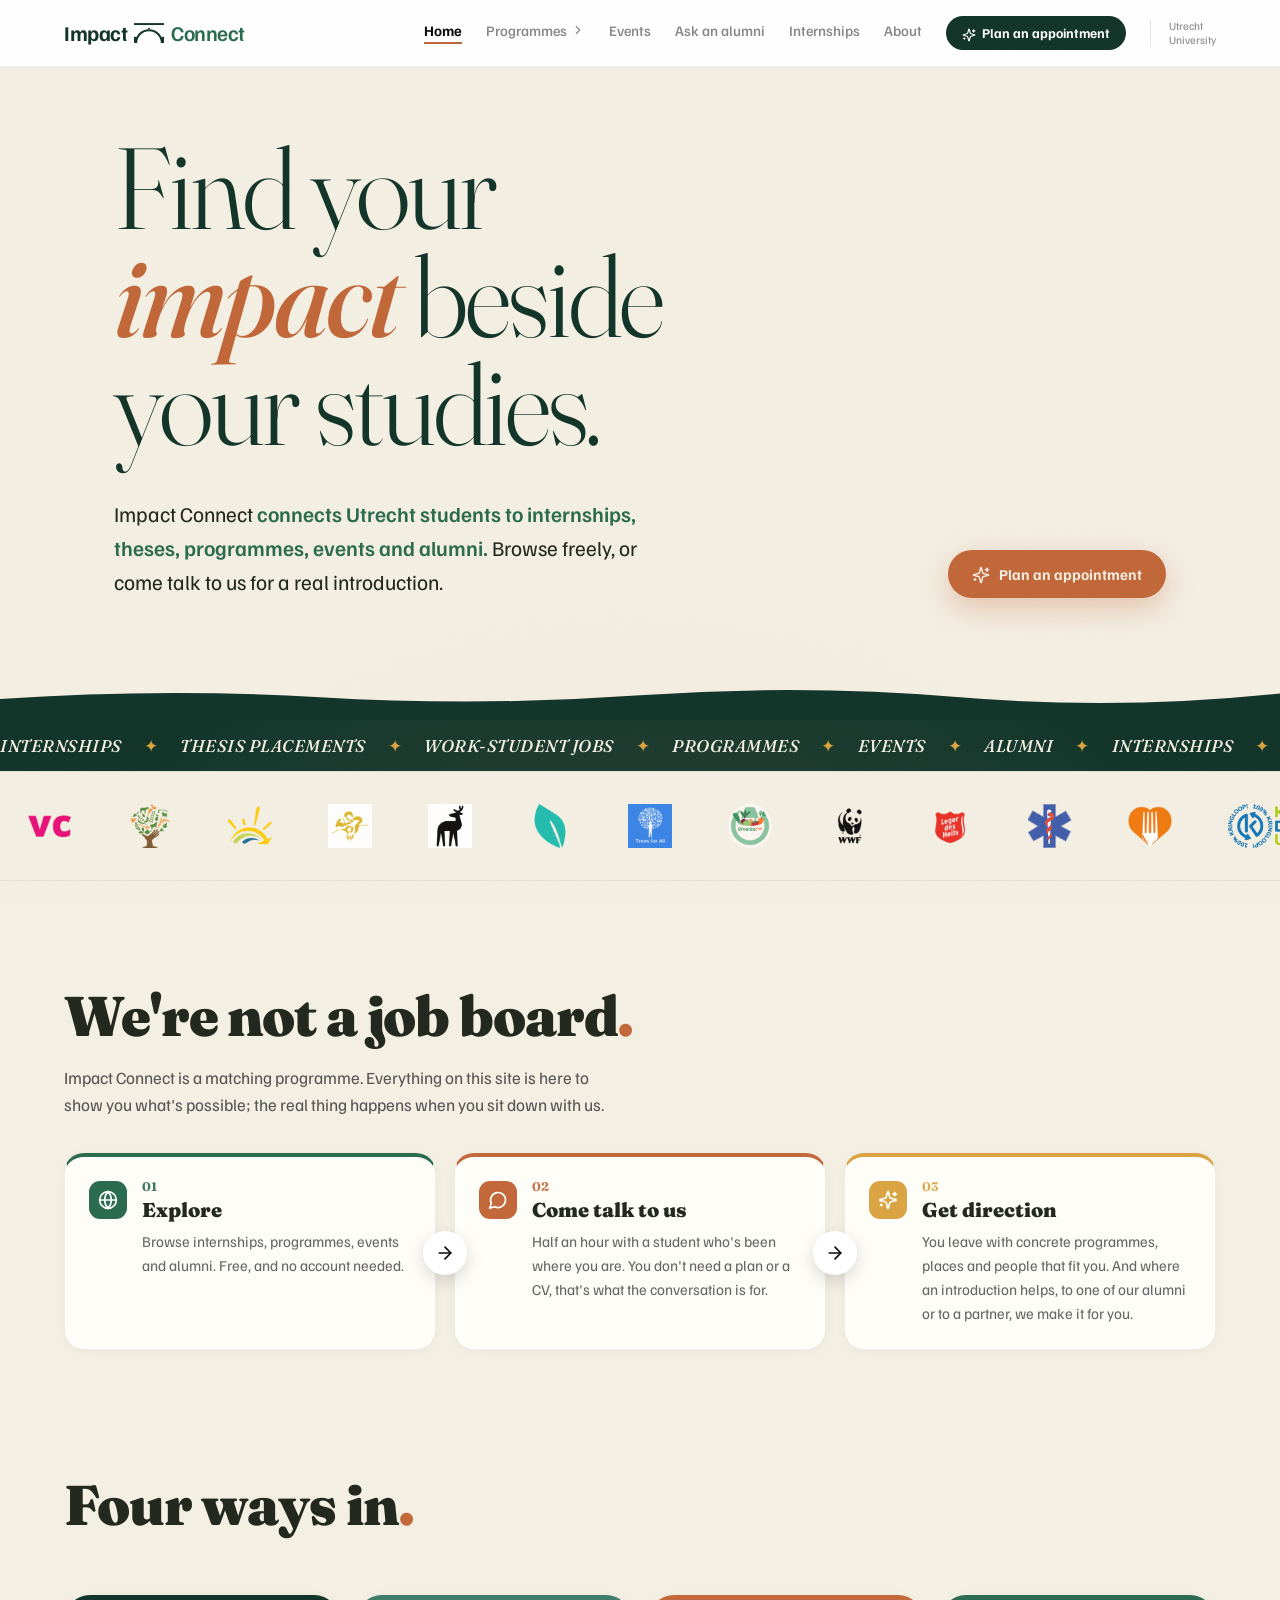
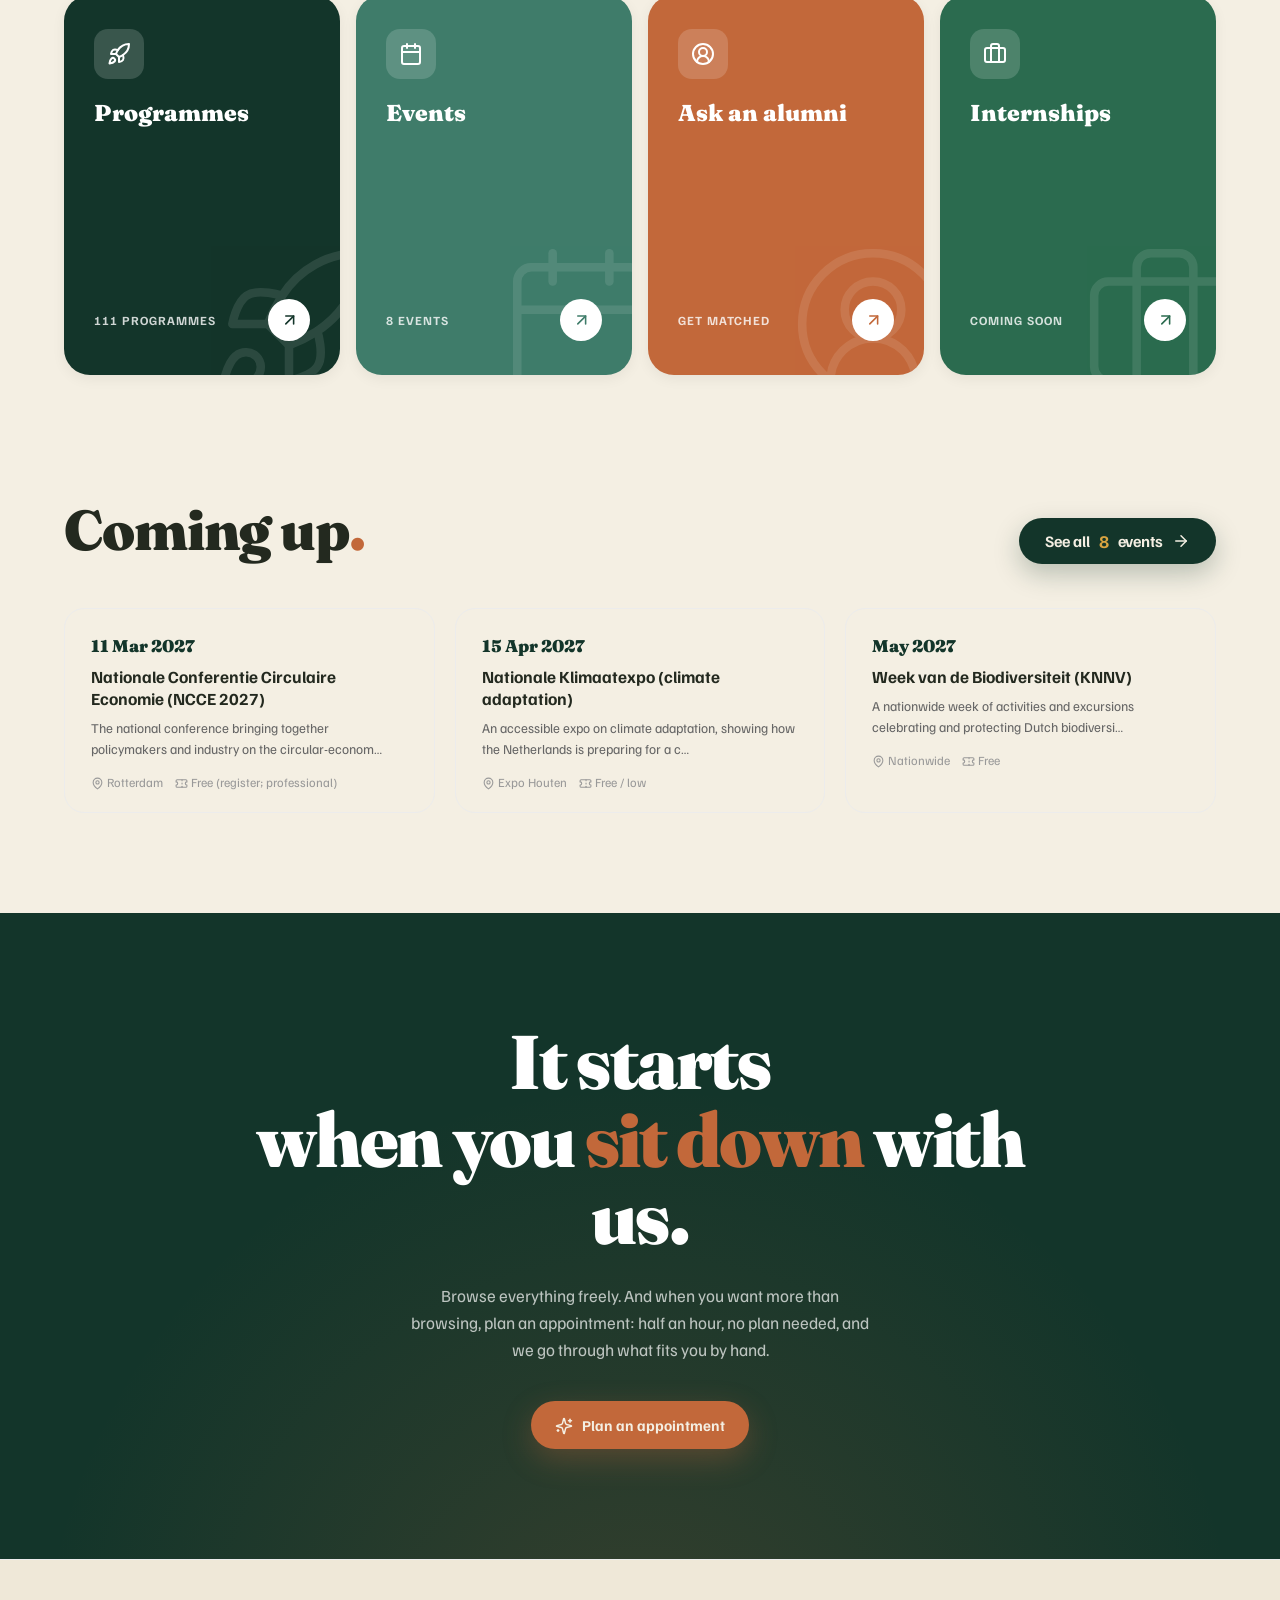
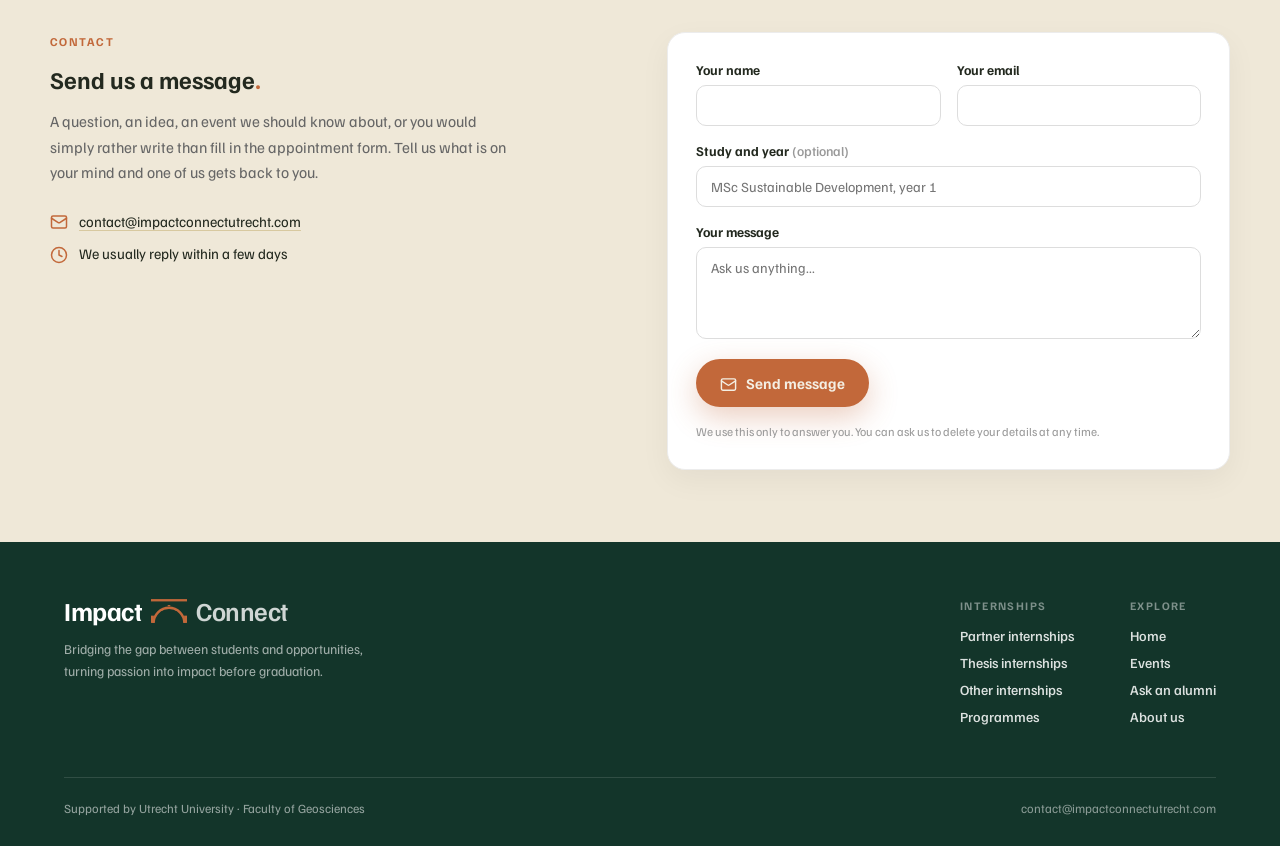
==== commit aeef165e: "Hamburgermenu op smalle schermen, en nieuwe voettekst De balk was op een telefoon 139px hoog: het me" ====
--- a/index.html
+++ b/index.html
@@ -32,7 +32,13 @@
     <span class="brand-mark" data-mark="#13352A" data-size="30"></span>
     <span class="brand-word"><span>Connect</span></span>
   </a>
-  <nav class="site-nav">
+  <!-- Alleen zichtbaar op een smal scherm. Zonder deze knop viel het menu
+       daar uiteen over drie regels en was de balk 139px hoog, oftewel 17%
+       van een telefoonscherm, permanent. Zie initMenu() in script.js. -->
+  <button class="nav-toggle" data-nav-toggle type="button"
+          aria-expanded="false" aria-controls="site-nav"
+          data-t-aria="nav.menu"></button>
+  <nav class="site-nav" id="site-nav">
     <a class="nav-link on" href="index.html" data-t="nav.home">Home</a>
     <div class="nav-drop">
       <a class="nav-link" href="programmes.html" data-t="nav.programmes">Programmes<span class="nav-caret" data-icon="ChevronRight" data-size="14"></span></a>
@@ -363,7 +369,7 @@
           <span class="brand-mark" data-mark="#C2683A" data-size="36"></span>
           <span class="brand-word"><span>Connect</span></span>
         </div>
-        <p data-t="footer.blurb">Connecting students to ambition, internships, theses, jobs, events and programmes that turn what you study into what you do.</p>
+        <p data-t="footer.blurb">Bridging the gap between students and opportunities, turning passion into impact before graduation.</p>
       </div>
       <div class="footer-cols">
         <div>
--- a/styles.css
+++ b/styles.css
@@ -231,19 +231,23 @@
   background: var(--paper); padding: 26px 0;
   border-top: 1px solid rgba(19,53,42,.08); border-bottom: 1px solid rgba(19,53,42,.08);
 }
+/* De logo's staan in kleur. Ze stonden hier eerst grijs met opacity .7,
+   zodat de band rustig bleef en het merk van Impact Connect vooraan stond.
+   Nu vol in kleur: het zijn echte organisaties waar studenten terechtkomen,
+   en dat herken je aan de kleur sneller dan aan de vorm. */
 .logo-band .logo-item {
   display: inline-flex; align-items: center; justify-content: center;
   margin: 0 28px;
-  filter: grayscale(1); opacity: .7;
-  transition: filter .3s ease, opacity .3s ease;
+  opacity: .92;
+  transition: opacity .3s ease, transform .3s ease;
 }
 .logo-band img { height: 44px; width: auto; max-width: 150px; object-fit: contain; }
 /* Witte logo's hebben een donker vlak nodig, net als op de programmakaartjes. */
 .logo-band .logo-item.on-dark {
   background: var(--dark); border-radius: 8px; padding: 6px 10px;
 }
-/* De band loopt gewoon door; alleen het logo onder de muis licht op. */
-.logo-band .logo-item:hover { filter: none; opacity: 1; }
+/* De band loopt gewoon door; alleen het logo onder de muis komt naar voren. */
+.logo-band .logo-item:hover { opacity: 1; transform: scale(1.06); }
 
 .section { padding: 100px 5vw; background: var(--paper); }
 /* Twee lichte secties onder elkaar hadden samen 200px lucht ertussen. Dat
@@ -1388,3 +1392,44 @@
   .alum-grid { grid-template-columns: 1fr; }
   .alum-filters .telling { margin-left: 0; width: 100%; }
 }
+
+/* ═══ MENUKNOP OP SMALLE SCHERMEN ═══════════════════════════════════
+   Boven de 1000px past het menu op één regel naast het woordmerk en is
+   deze knop er niet. Die grens is gemeten, niet gegokt: het menu heeft
+   648px nodig en het woordmerk 179px, plus de marges is dat 943px. Met
+   1000 zit er wat lucht omheen. Daaronder viel het uiteen over regels: de balk
+   werd 139px hoog op een telefoon, 17% van het scherm, en dat blijft in
+   beeld omdat hij plakt. Nu klapt het menu open en dicht.
+   ═════════════════════════════════════════════════════════════════ */
+.nav-toggle {
+  display: none;                       /* op breed scherm niet nodig */
+  background: none; border: 1.5px solid var(--line); border-radius: 11px;
+  padding: 8px 10px; cursor: pointer; color: var(--dark); line-height: 0;
+}
+.nav-toggle:hover { border-color: var(--sand); }
+
+@media (max-width: 1000px) {
+  .site-header { flex-wrap: nowrap; padding: 12px 5vw; }
+  .nav-toggle { display: inline-flex; align-items: center; }
+
+  /* Het menu wordt een paneel onder de balk. position: absolute en niet
+     in de flexrij, anders duwt het de balk weer hoog zodra het openstaat. */
+  .site-nav {
+    display: none;
+    position: absolute; left: 0; right: 0; top: 100%;
+    flex-direction: column; align-items: stretch; gap: 2px;
+    background: #fff; border-bottom: 1px solid var(--line);
+    padding: 10px 5vw 18px;
+    box-shadow: 0 14px 30px rgba(0,0,0,.10);
+  }
+  .site-header.menu-open .site-nav { display: flex; }
+
+  .site-nav .nav-link { padding: 12px 2px; font-size: 16px; }
+  /* De programma's hebben op breed scherm een uitklapmenu bij hover. Op
+     een telefoon bestaat hover niet, dus daar is het gewoon een link. */
+  .site-nav .nav-drop { display: block; }
+  .site-nav .nav-drop-menu { display: none !important; }
+  .site-nav .nav-caret { display: none; }
+  .nav-cta { width: 100%; justify-content: center; margin-top: 10px; padding: 13px 18px; }
+  .taal-knop { align-self: flex-start; margin-top: 12px; }
+}
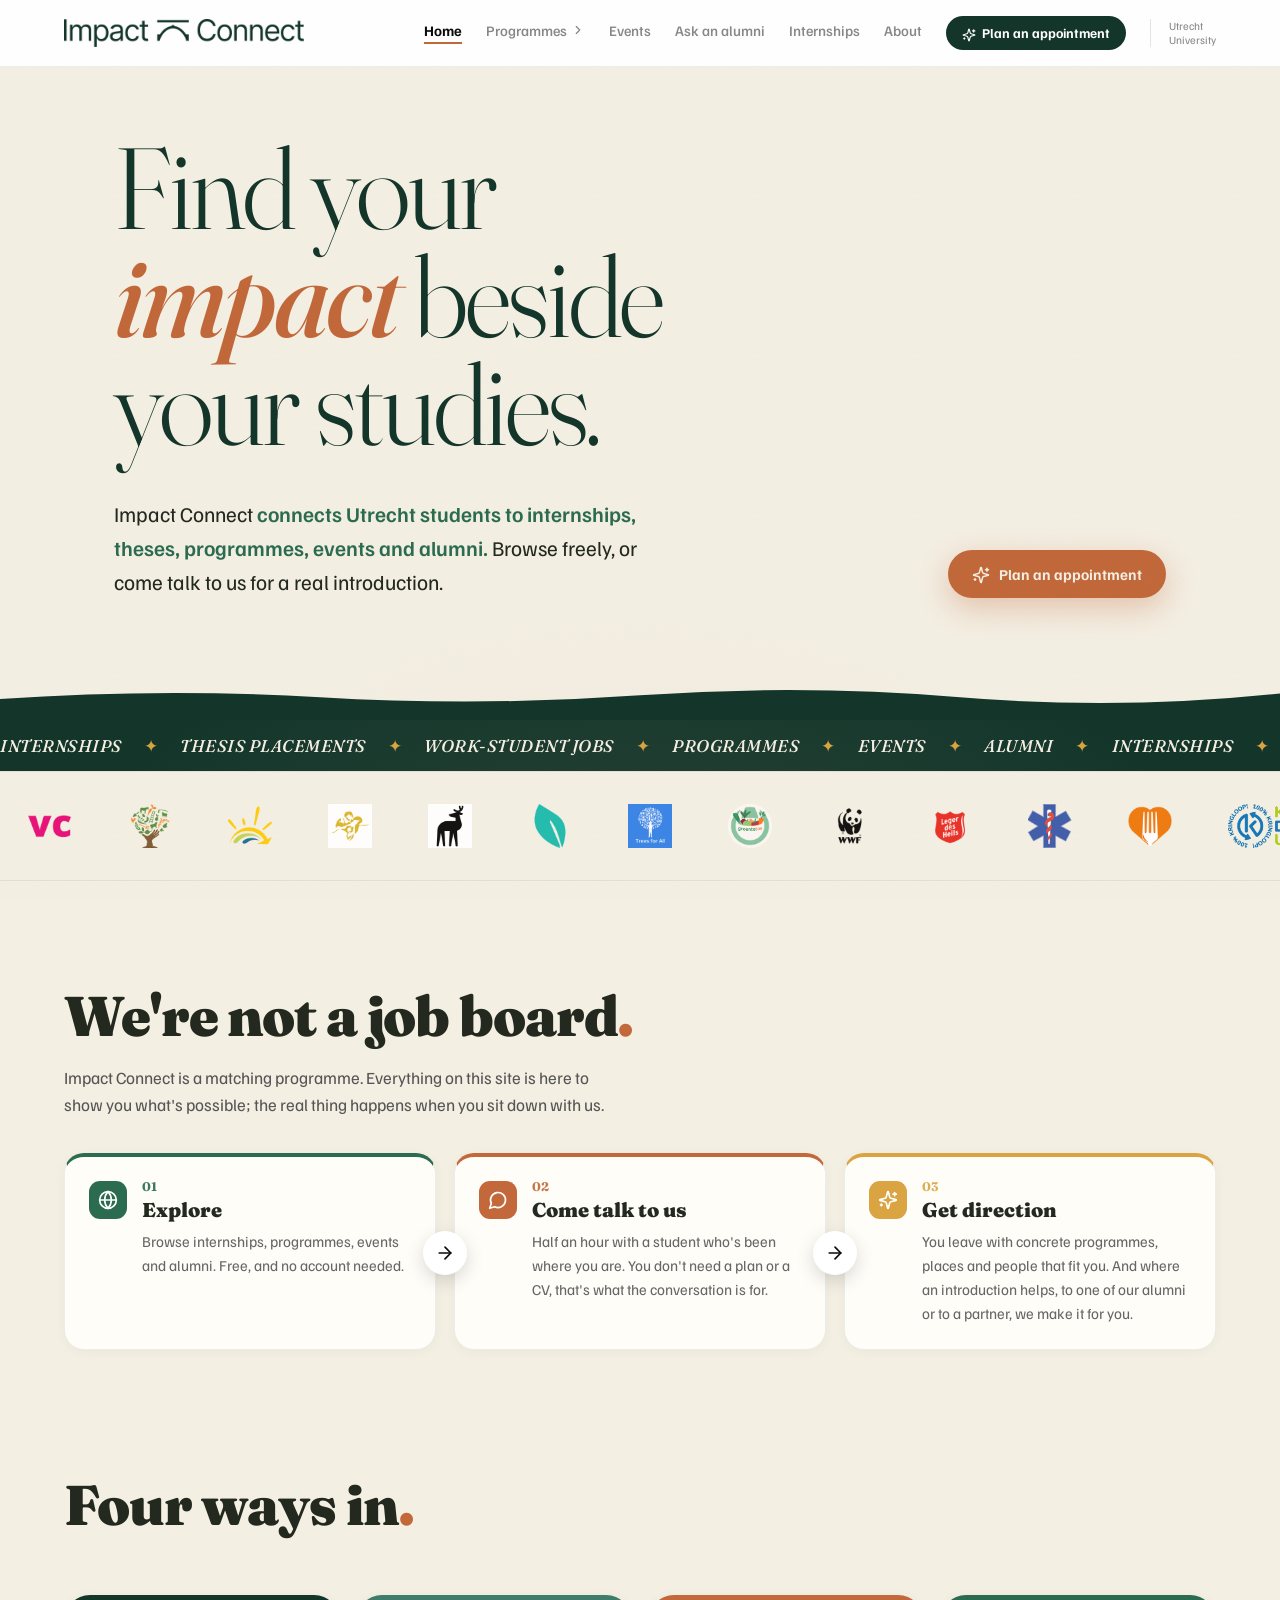
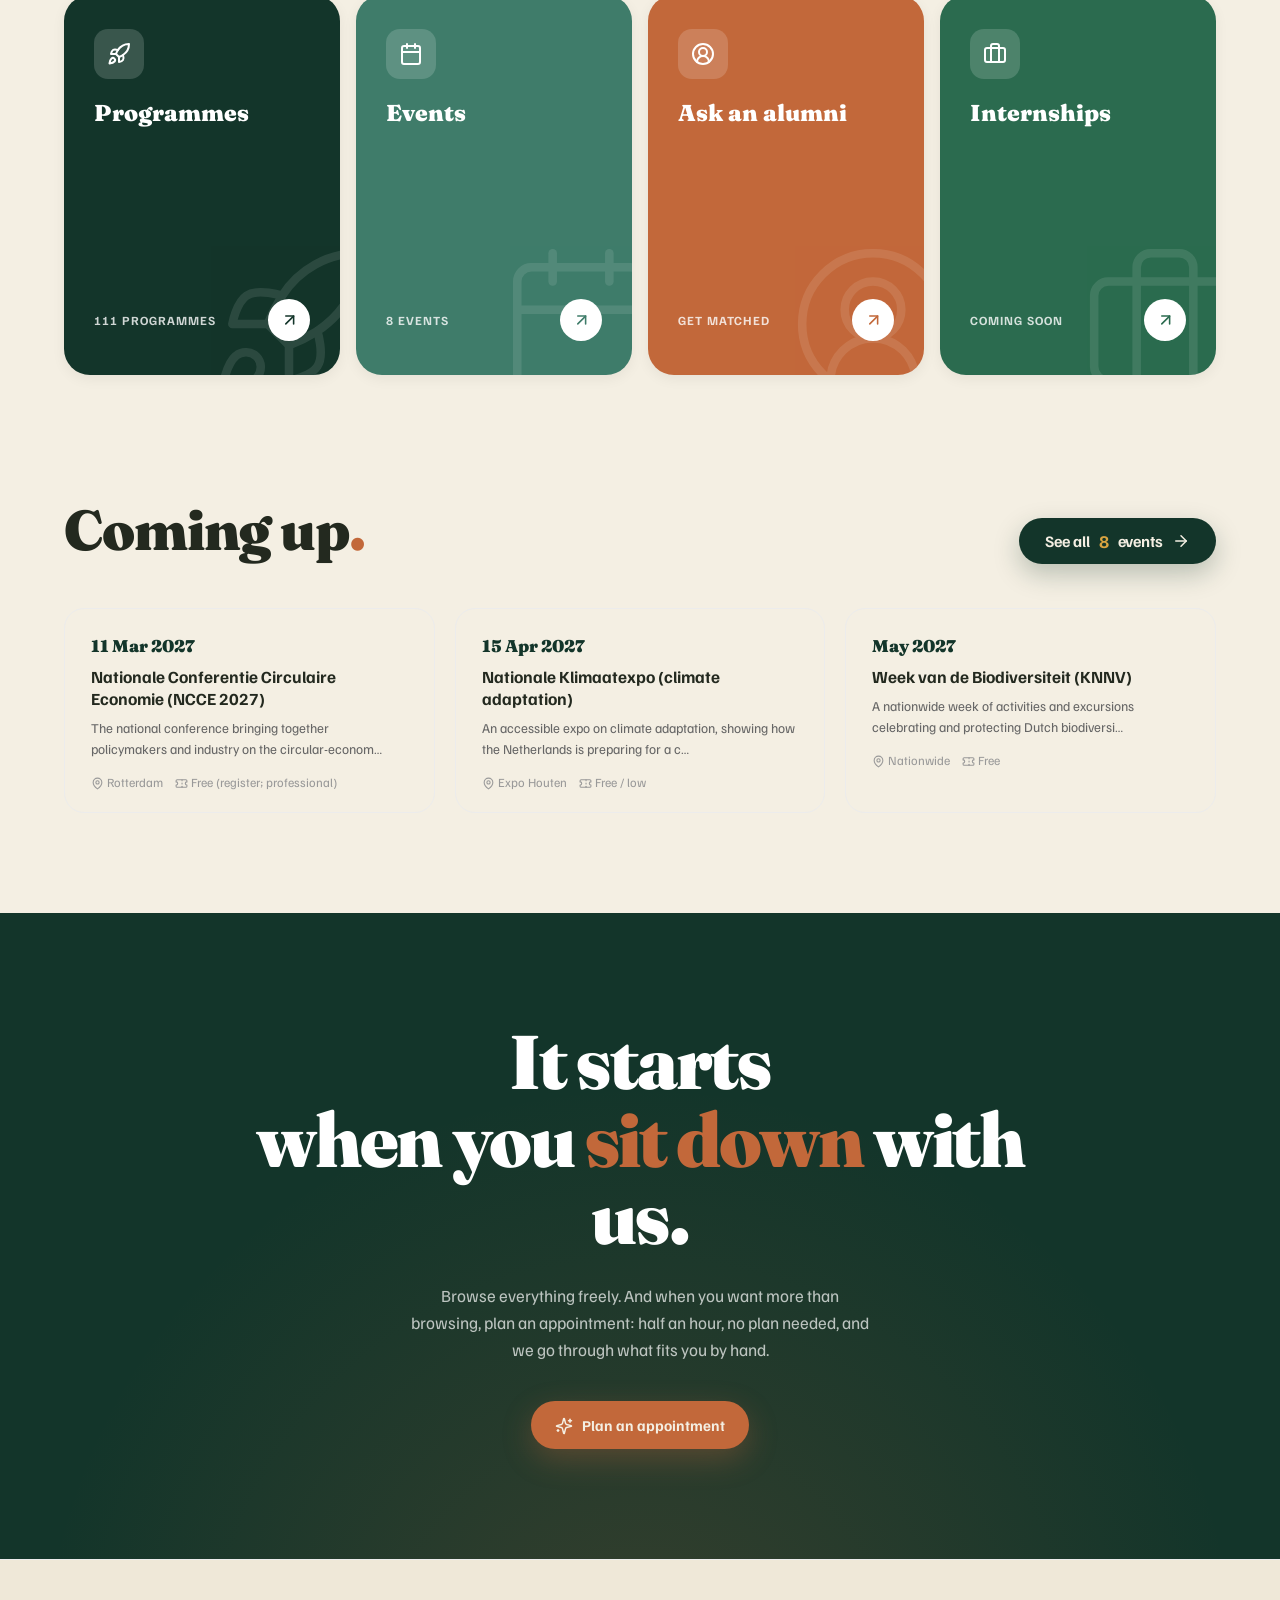
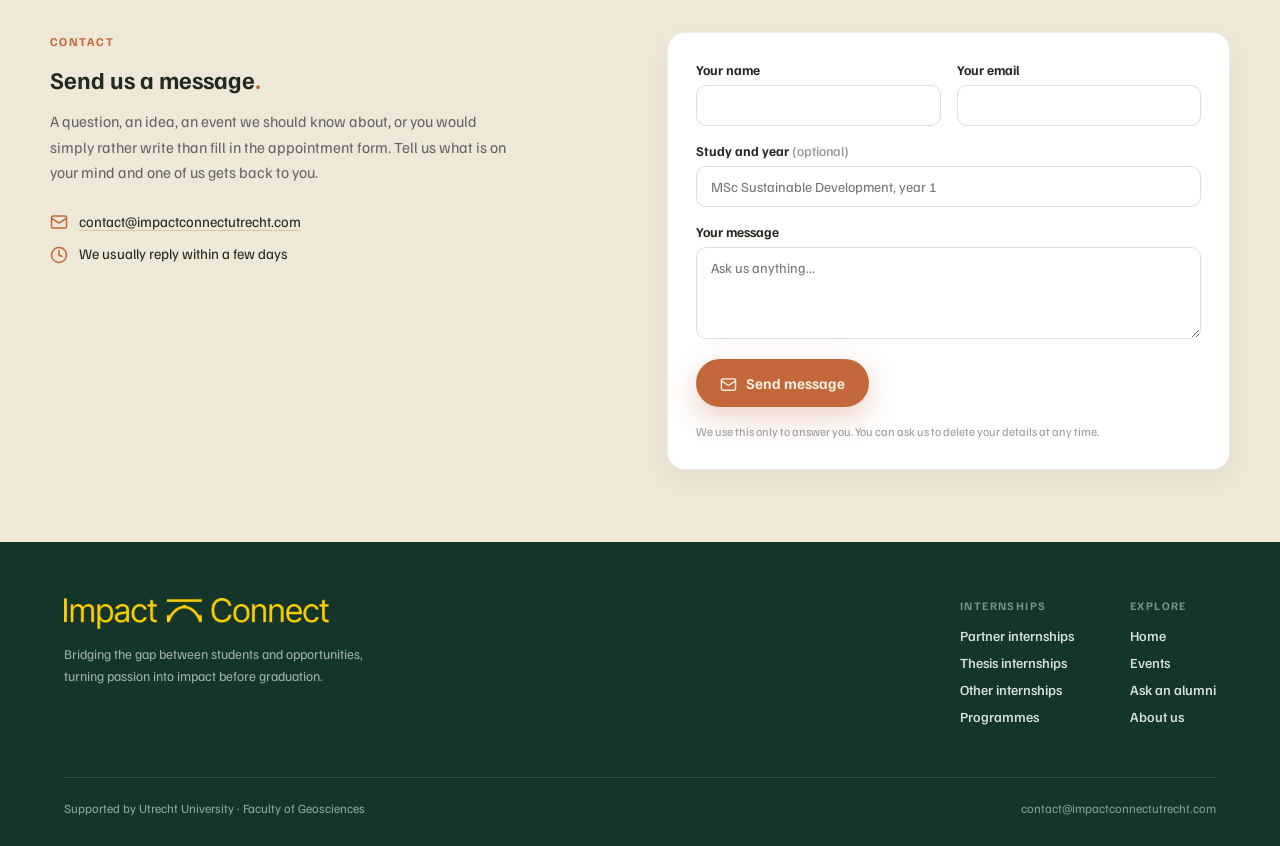
==== commit 01551538: "De echte lockup als logo, in twee kleuren Het woordmerk was drie stukken HTML: "Impact" vet, een get" ====
--- a/index.html
+++ b/index.html
@@ -27,10 +27,11 @@
 
 <!-- ═══ HEADER ═══════════════════════════════════════════════════════ -->
 <header class="site-header">
+  <!-- De officiele lockup als afbeelding. Stond hier eerst als drie losse
+       stukken HTML (Impact + brugteken + Connect) met eigen letters en twee
+       kleuren; dat was een benadering van het echte logo. -->
   <a class="brand" href="index.html">
-    <span class="brand-word"><b>Impact</b></span>
-    <span class="brand-mark" data-mark="#13352A" data-size="30"></span>
-    <span class="brand-word"><span>Connect</span></span>
+    <img src="assets/logo-lockup-donker.png" alt="Impact Connect" width="240" height="28" />
   </a>
   <!-- Alleen zichtbaar op een smal scherm. Zonder deze knop viel het menu
        daar uiteen over drie regels en was de balk 139px hoog, oftewel 17%
@@ -364,10 +365,12 @@
   <div class="footer-inner">
     <div class="footer-top">
       <div>
+        <!-- In de voettekst de gele versie: op het donkergroen haalt die een
+             contrast van 8,9 : 1. Op de witte balk hierboven zou dezelfde
+             gele lockup op 1,5 : 1 uitkomen en dus onleesbaar zijn; daar
+             staat de donkere. -->
         <div class="footer-brand">
-          <span class="brand-word"><b>Impact</b></span>
-          <span class="brand-mark" data-mark="#C2683A" data-size="36"></span>
-          <span class="brand-word"><span>Connect</span></span>
+          <img src="assets/logo-lockup-geel.png" alt="Impact Connect" width="270" height="31" />
         </div>
         <p data-t="footer.blurb">Bridging the gap between students and opportunities, turning passion into impact before graduation.</p>
       </div>
--- a/styles.css
+++ b/styles.css
@@ -1433,3 +1433,14 @@
   .nav-cta { width: 100%; justify-content: center; margin-top: 10px; padding: 13px 18px; }
   .taal-knop { align-self: flex-start; margin-top: 12px; }
 }
+
+/* ═══ HET LOGO ══════════════════════════════════════════════════════
+   De lockup is nu een afbeelding in plaats van drie stukken HTML. De
+   hoogte staat vast en de breedte volgt, zodat hij nooit vervormt.
+   ═════════════════════════════════════════════════════════════════ */
+.brand img { display: block; height: 28px; width: auto; }
+.footer-brand img { display: block; height: 31px; width: auto; }
+/* Op een smal scherm moet het logo ruimte laten voor de menuknop. */
+@media (max-width: 460px) {
+  .brand img { height: 23px; }
+}
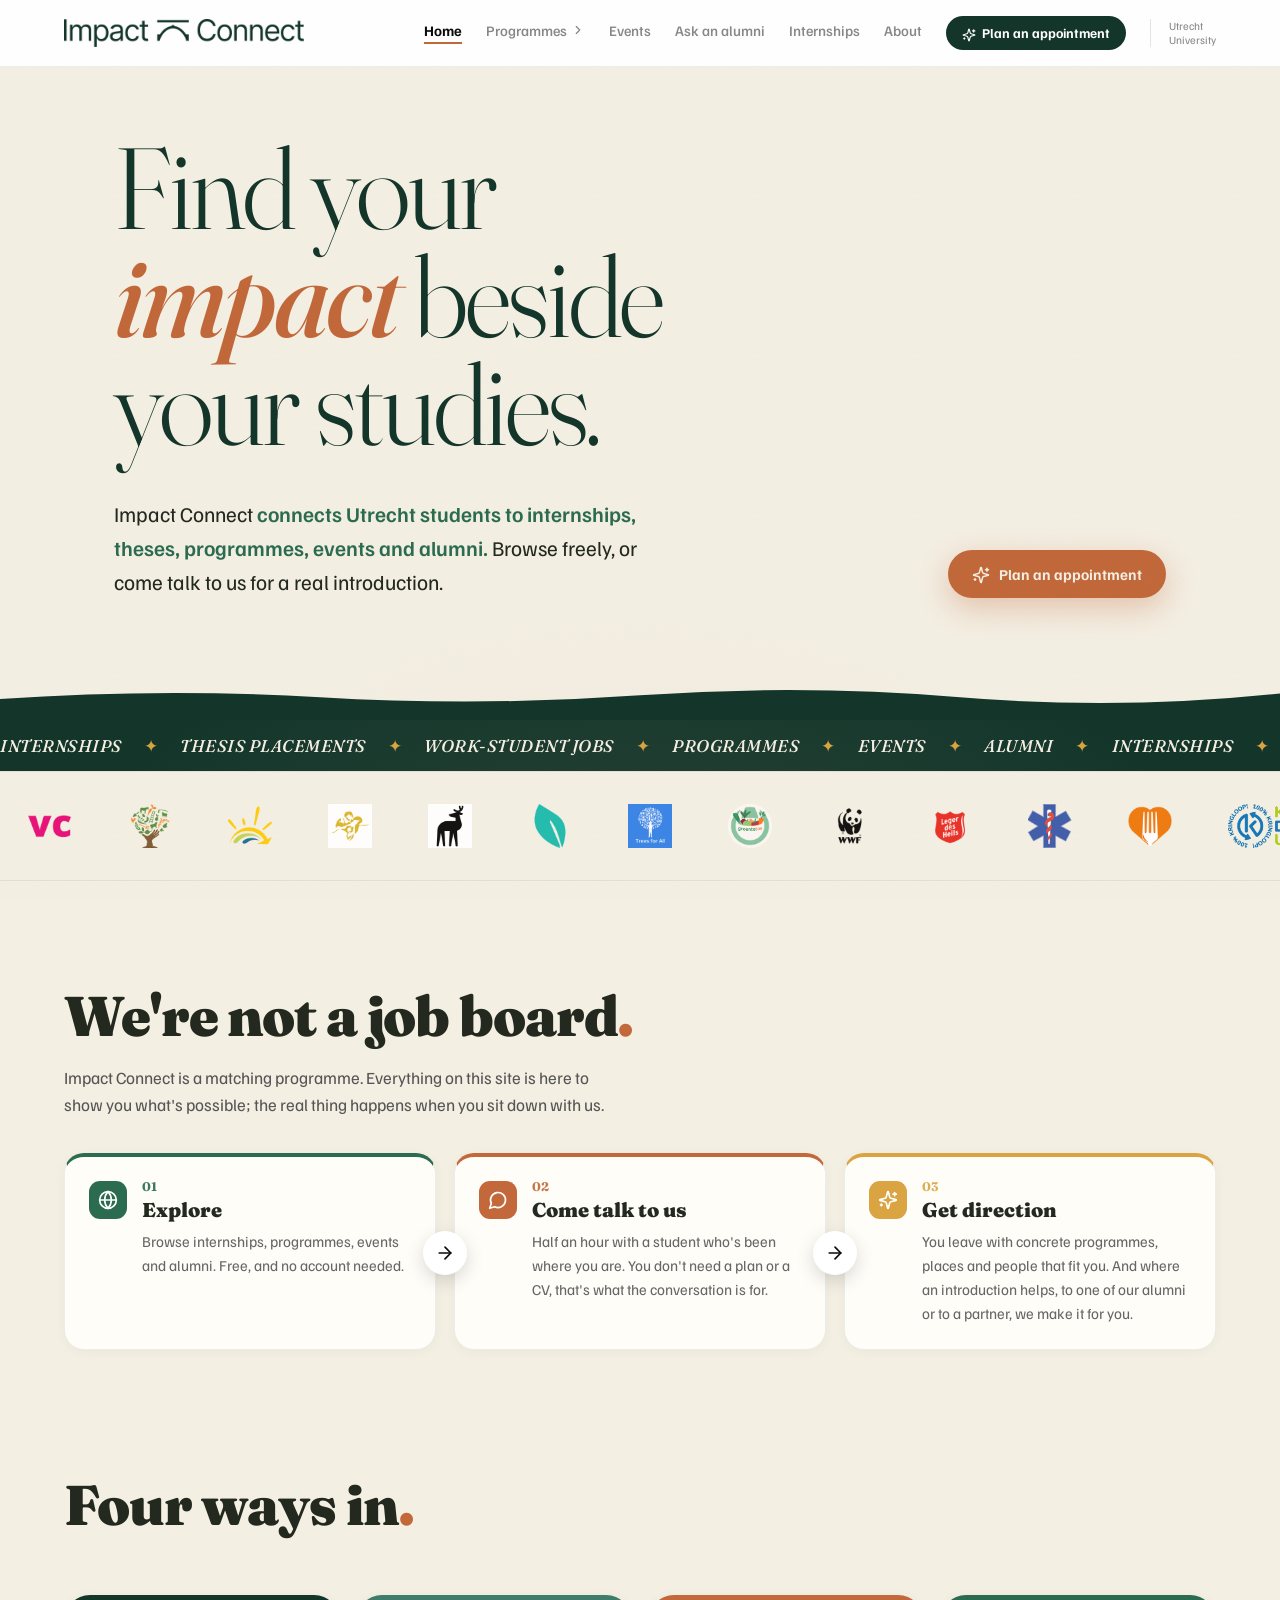
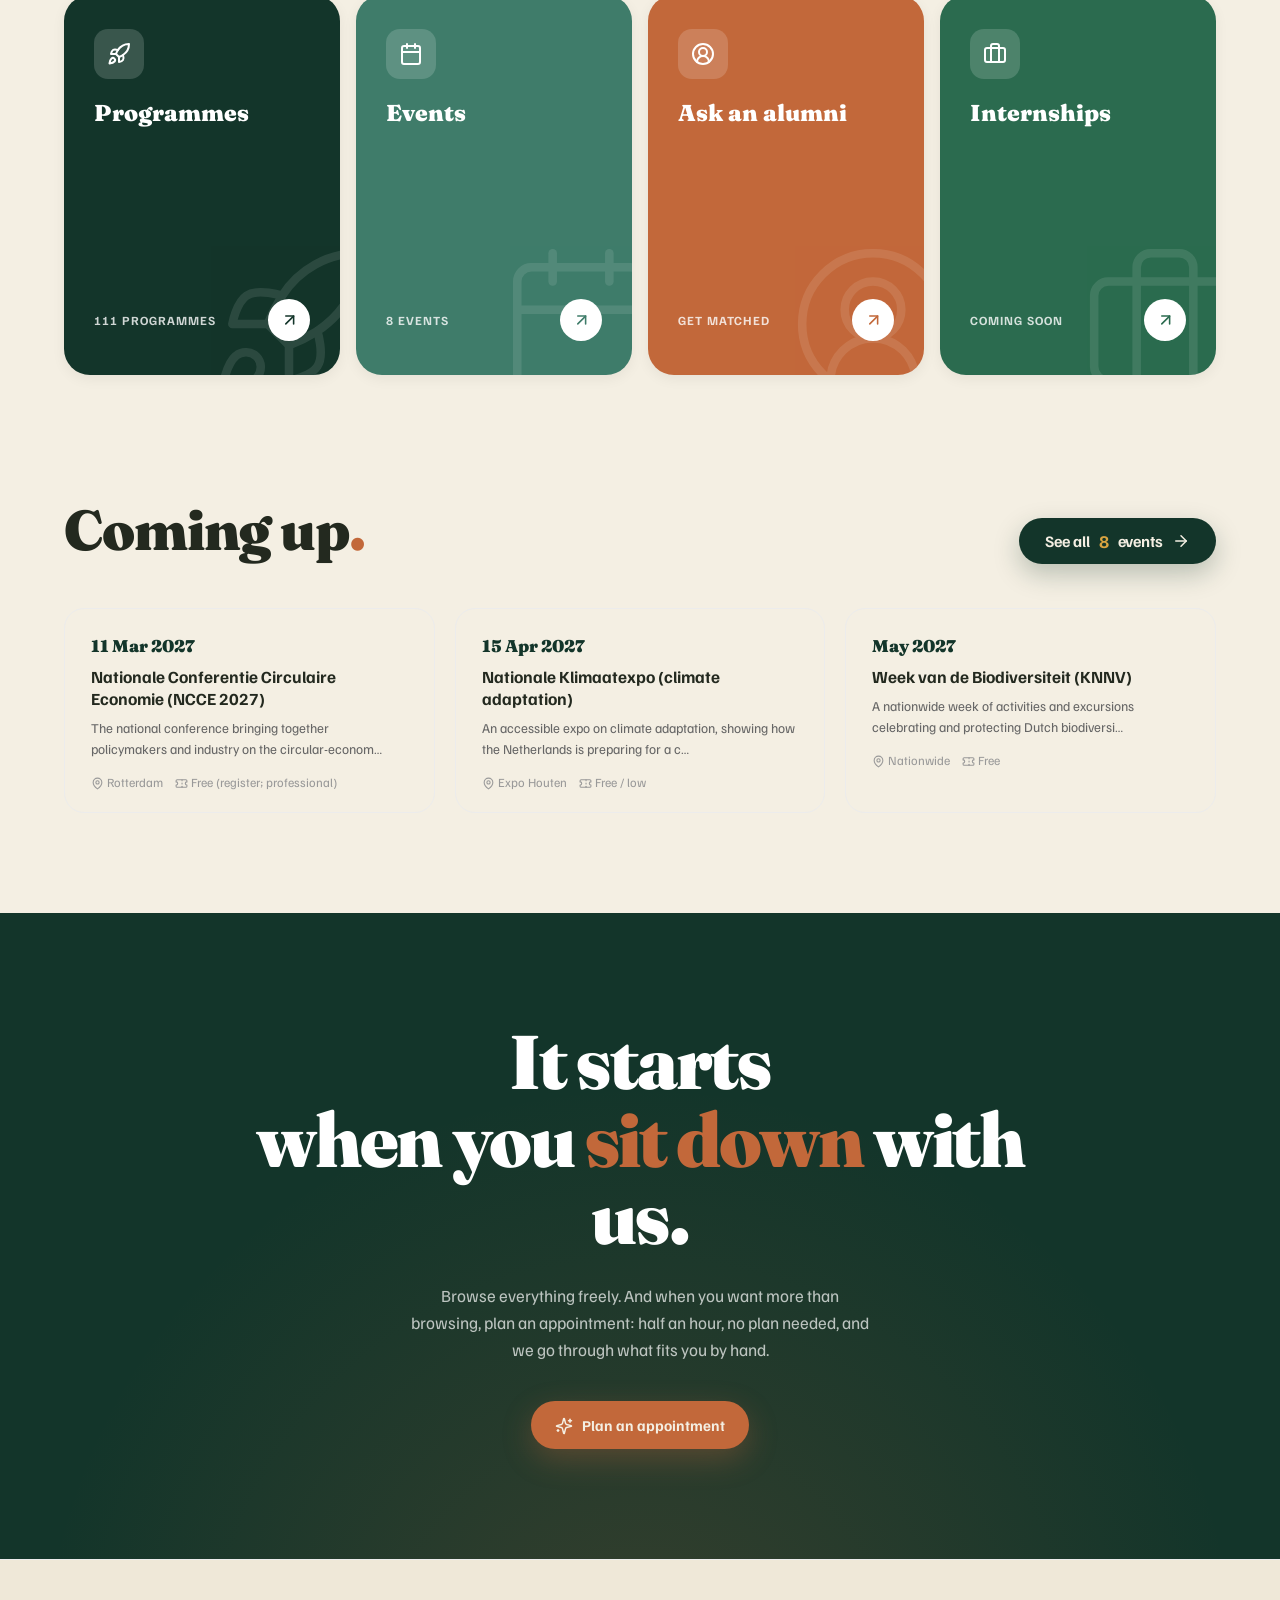
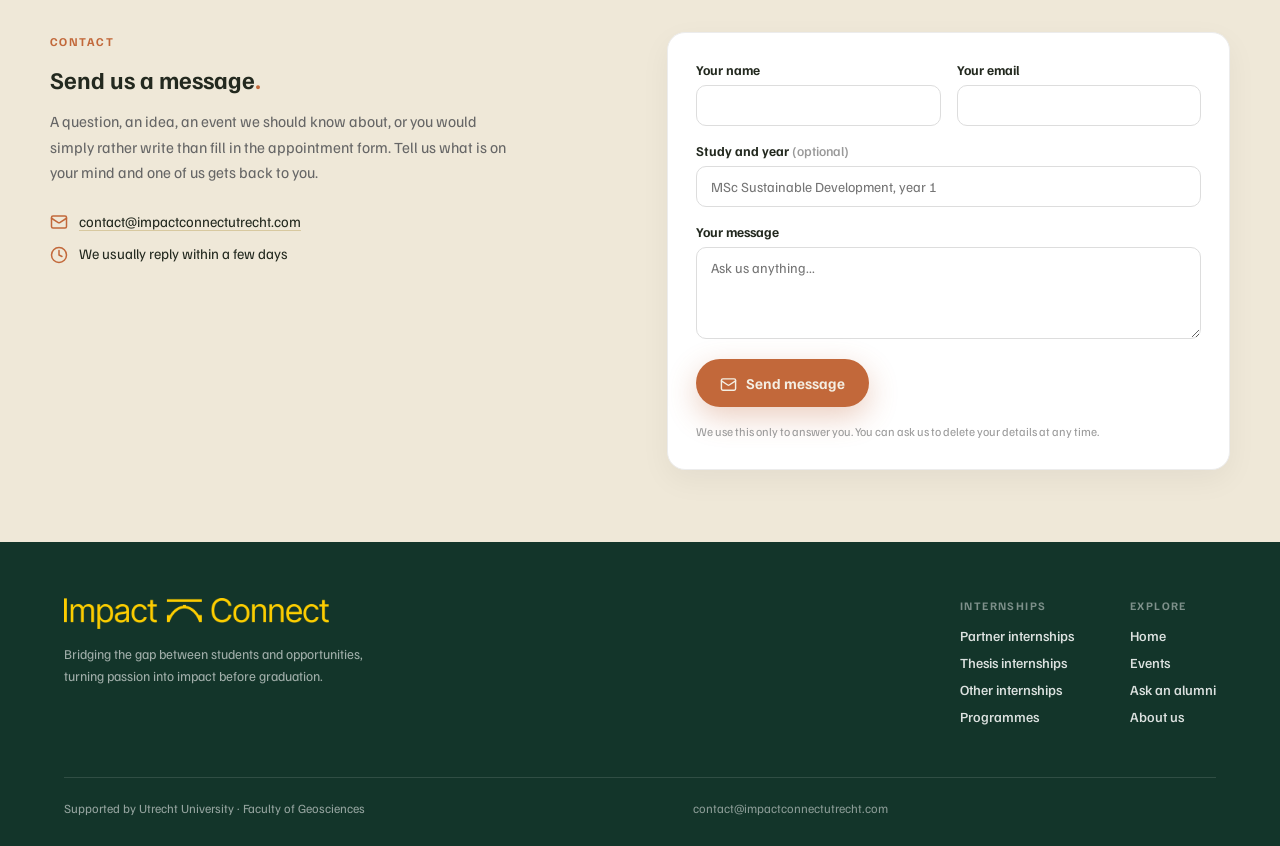
==== commit 686133c0: "LinkedIn bij de teamnamen en onderaan elke pagina De adressen staan in data.js. Leeg laten mag: bij " ====
--- a/index.html
+++ b/index.html
@@ -394,6 +394,9 @@
     <div class="footer-bottom">
       <span class="uu"><span data-uu-logo="28"></span> <span data-t="footer.uu">Supported by Utrecht University · Faculty of Geosciences</span></span>
       <a class="note" href="mailto:contact@impactconnectutrecht.com">contact@impactconnectutrecht.com</a>
+      <!-- Wordt gevuld door script.js uit LINKEDIN_IMPACT_CONNECT in data.js.
+           Staat daar niets, dan blijft dit leeg en zie je hier niets. -->
+      <a class="note footer-li" data-linkedin-ic hidden></a>
     </div>
   </div>
 </footer>
--- a/styles.css
+++ b/styles.css
@@ -1444,3 +1444,13 @@
 @media (max-width: 460px) {
   .brand img { height: 23px; }
 }
+
+/* ═══ LINKEDIN ══════════════════════════════════════════════════════ */
+/* Het icoontje staat achter de naam, niet eronder: zo blijft het kaartje
+   even hoog als een kaartje van iemand zonder LinkedIn. */
+.team-li {
+  display: inline-flex; vertical-align: middle; margin-left: 7px;
+  color: var(--muted-soft); transition: color .2s ease;
+}
+.team-li:hover { color: #0A66C2; }          /* het blauw van LinkedIn zelf */
+.footer-li { display: inline-flex; align-items: center; gap: 6px; }
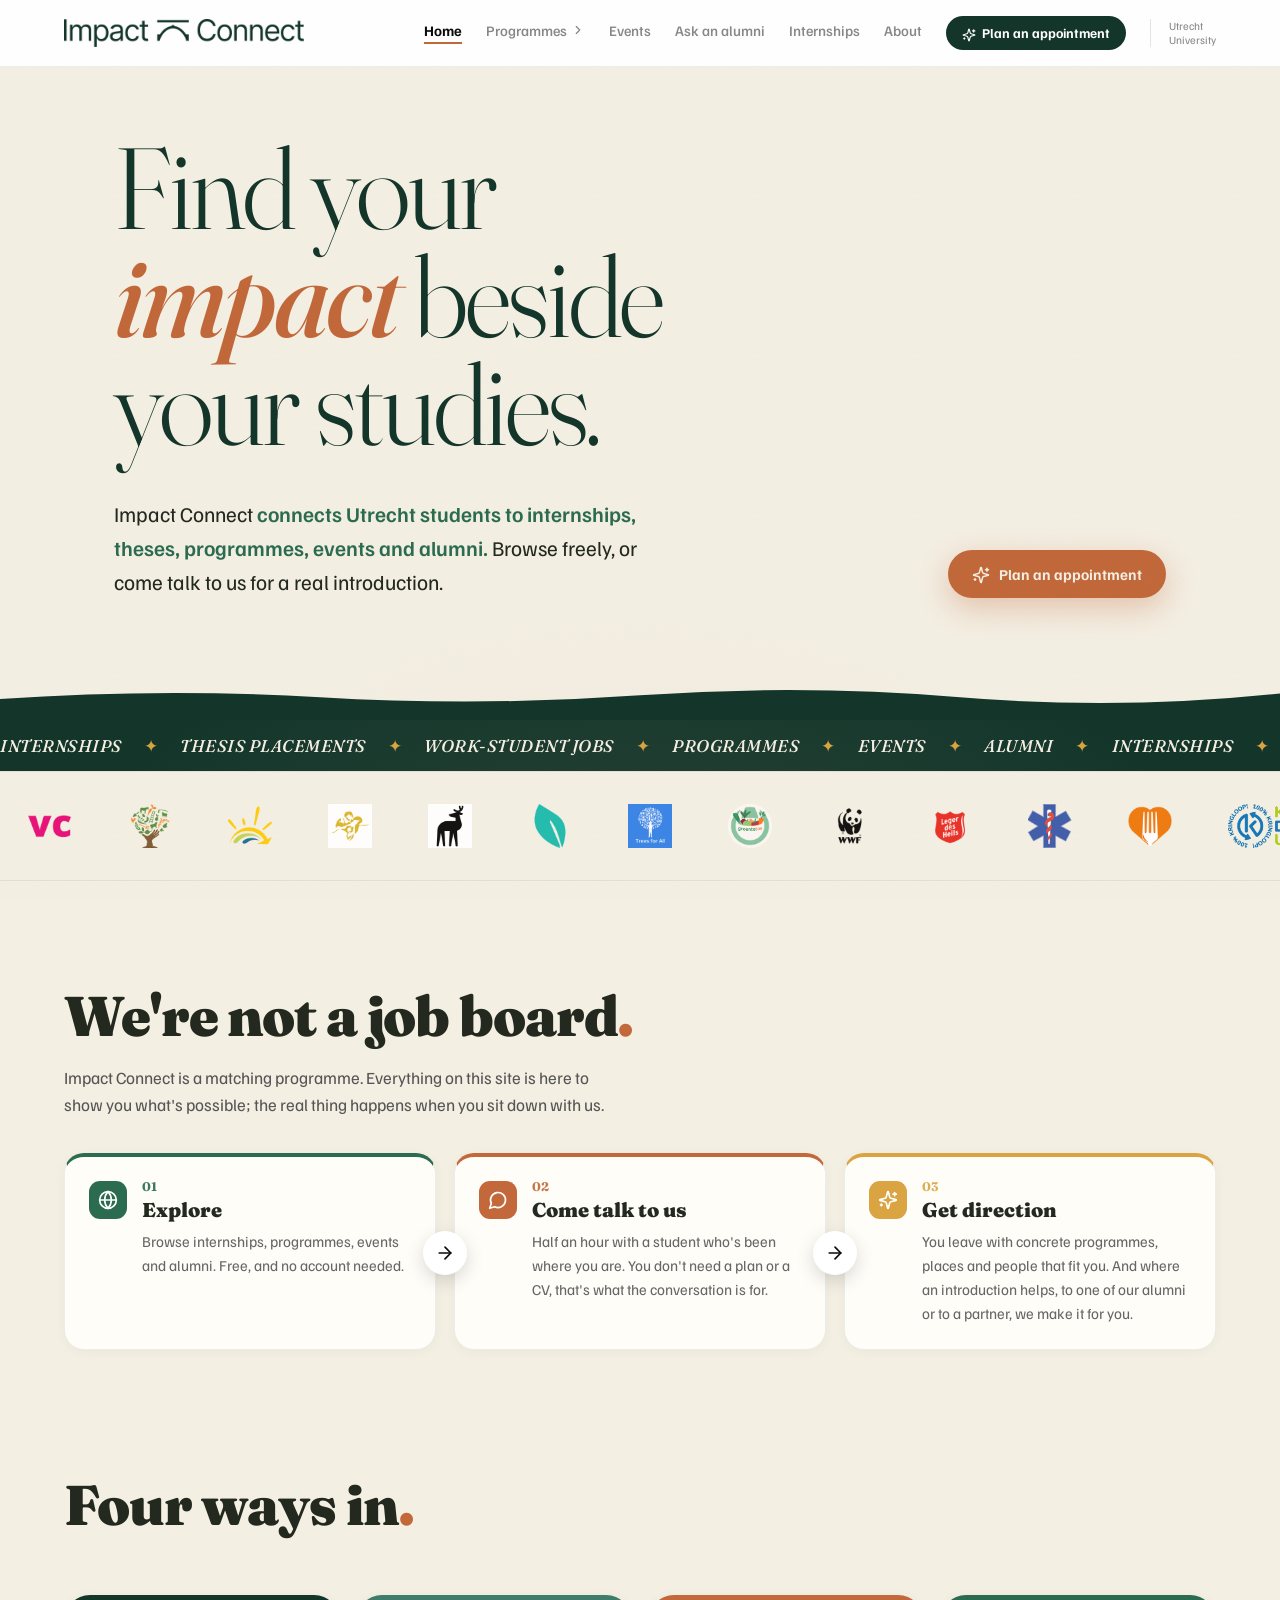
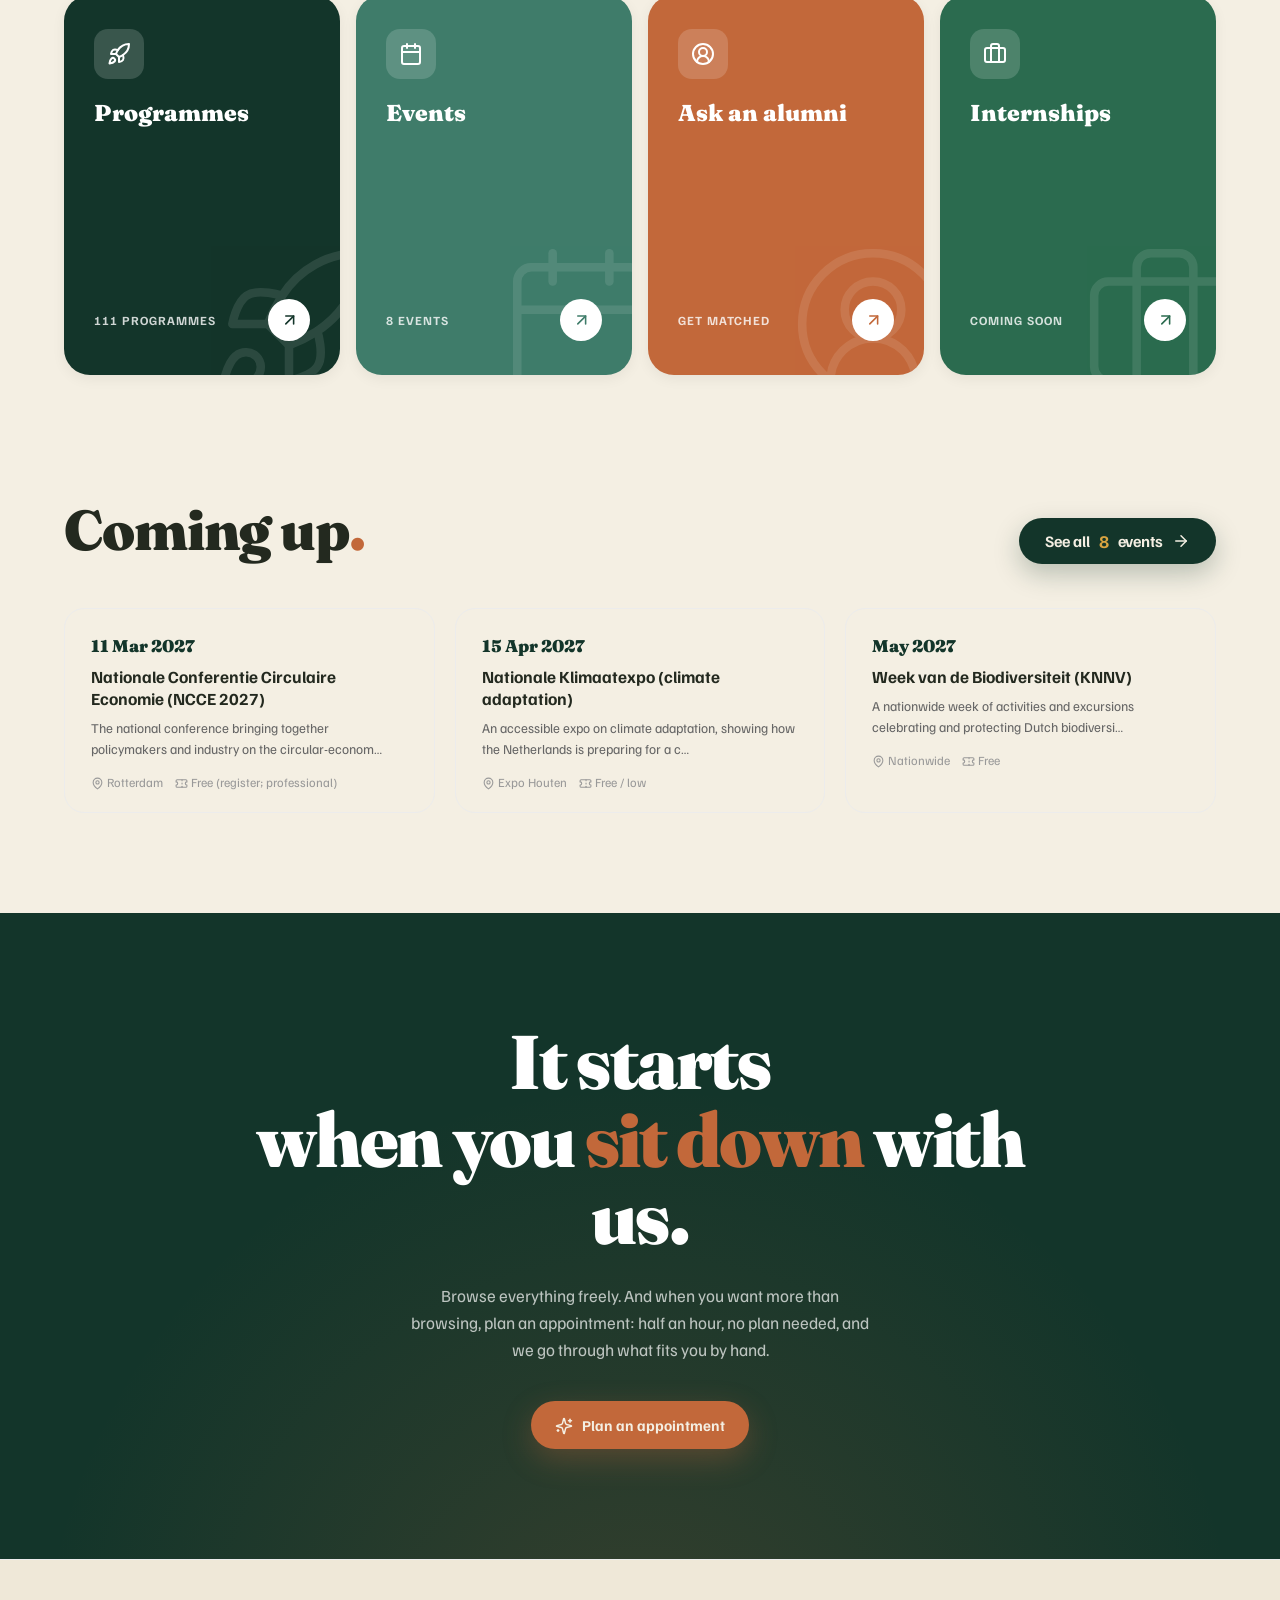
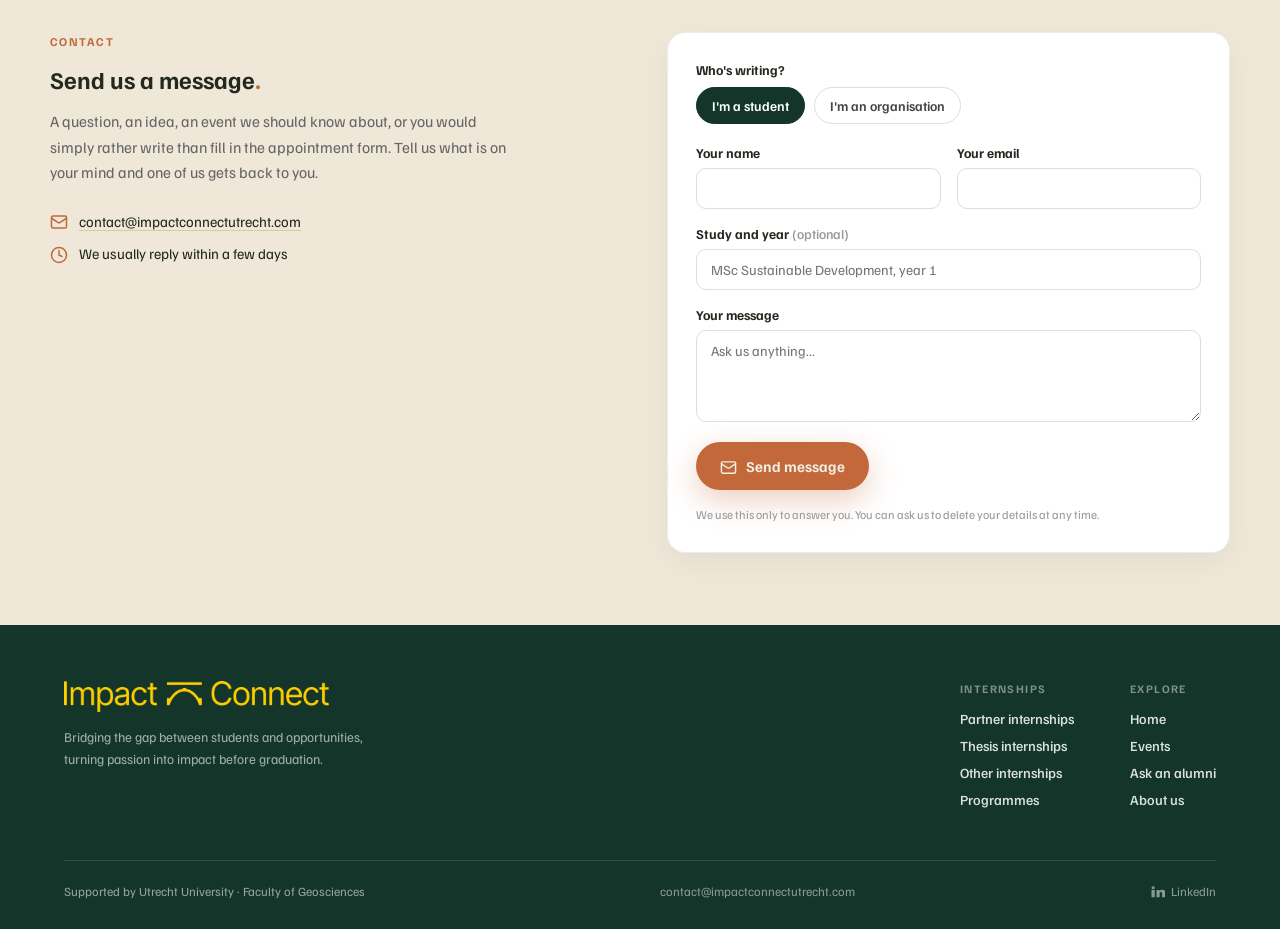
==== commit d55ef816: "Contactformulier voor studenten en organisaties Twee chips bovenin, in dezelfde vorm als het afspraa" ====
--- a/index.html
+++ b/index.html
@@ -312,7 +312,7 @@
       <div class="contact-intro reveal">
         <p class="eyebrow" data-t="ct.eyebrow">Contact</p>
         <h2 data-t="ct.kop">Send us a message<span class="dot-clay">.</span></h2>
-        <p data-t="ct.lead">A question, an idea, an event we should know about, or you would simply rather write than fill in the appointment form. Tell us what is on your mind and one of us gets back to you.</p>
+        <p data-ct-lead>A question, an idea, an event we should know about, or you would simply rather write than fill in the appointment form. Tell us what is on your mind and one of us gets back to you.</p>
         <ul class="contact-details">
           <li><span data-icon="Mail" data-size="18" data-color="#C2683A"></span>
             <a href="mailto:contact@impactconnectutrecht.com">contact@impactconnectutrecht.com</a></li>
@@ -322,6 +322,17 @@
       </div>
 
       <form class="contact-form reveal" data-delay="140" data-contact-form novalidate>
+        <!-- Wie schrijft er? Niet alleen om het derde veld te veranderen: de
+             keuze gaat mee naar de mail en de sheet, zodat een bericht van een
+             organisatie meteen bij de juiste persoon terechtkomt. Student staat
+             standaard aan, dat is verreweg de meeste bezoekers. -->
+        <div class="ct-field ct-soort">
+          <span class="chip-label" data-t="ct.soort">Who's writing?</span>
+          <div class="chip-row">
+            <button type="button" class="chip on" data-ct-soort="Student" data-t="ct.soort.student">I'm a student</button>
+            <button type="button" class="chip" data-ct-soort="Organisation" data-t="ct.soort.org">I'm an organisation</button>
+          </div>
+        </div>
         <div class="ct-row">
           <div class="ct-field">
             <label for="ct-naam" data-t="ct.naam">Your name</label>
@@ -333,8 +344,8 @@
           </div>
         </div>
         <div class="ct-field">
-          <label for="ct-studie"><span data-t="ct.studie">Study and year</span> <span class="ct-opt" data-t="form.optioneel">(optional)</span></label>
-          <input type="text" id="ct-studie" name="studie" data-t-placeholder="ct.studie.hint" placeholder="MSc Sustainable Development, year 1" />
+          <label for="ct-studie"><span data-ct-veldnaam>Study and year</span> <span class="ct-opt" data-t="form.optioneel">(optional)</span></label>
+          <input type="text" id="ct-studie" name="studie" placeholder="MSc Sustainable Development, year 1" />
         </div>
         <div class="ct-field">
           <label for="ct-bericht" data-t="ct.bericht">Your message</label>
--- a/styles.css
+++ b/styles.css
@@ -1454,3 +1454,7 @@
 }
 .team-li:hover { color: #0A66C2; }          /* het blauw van LinkedIn zelf */
 .footer-li { display: inline-flex; align-items: center; gap: 6px; }
+
+/* De twee chips bovenin het contactformulier staan iets ruimer van de
+   velden eronder: het is een keuze vooraf, geen invulveld. */
+.ct-soort { margin-bottom: 4px; }
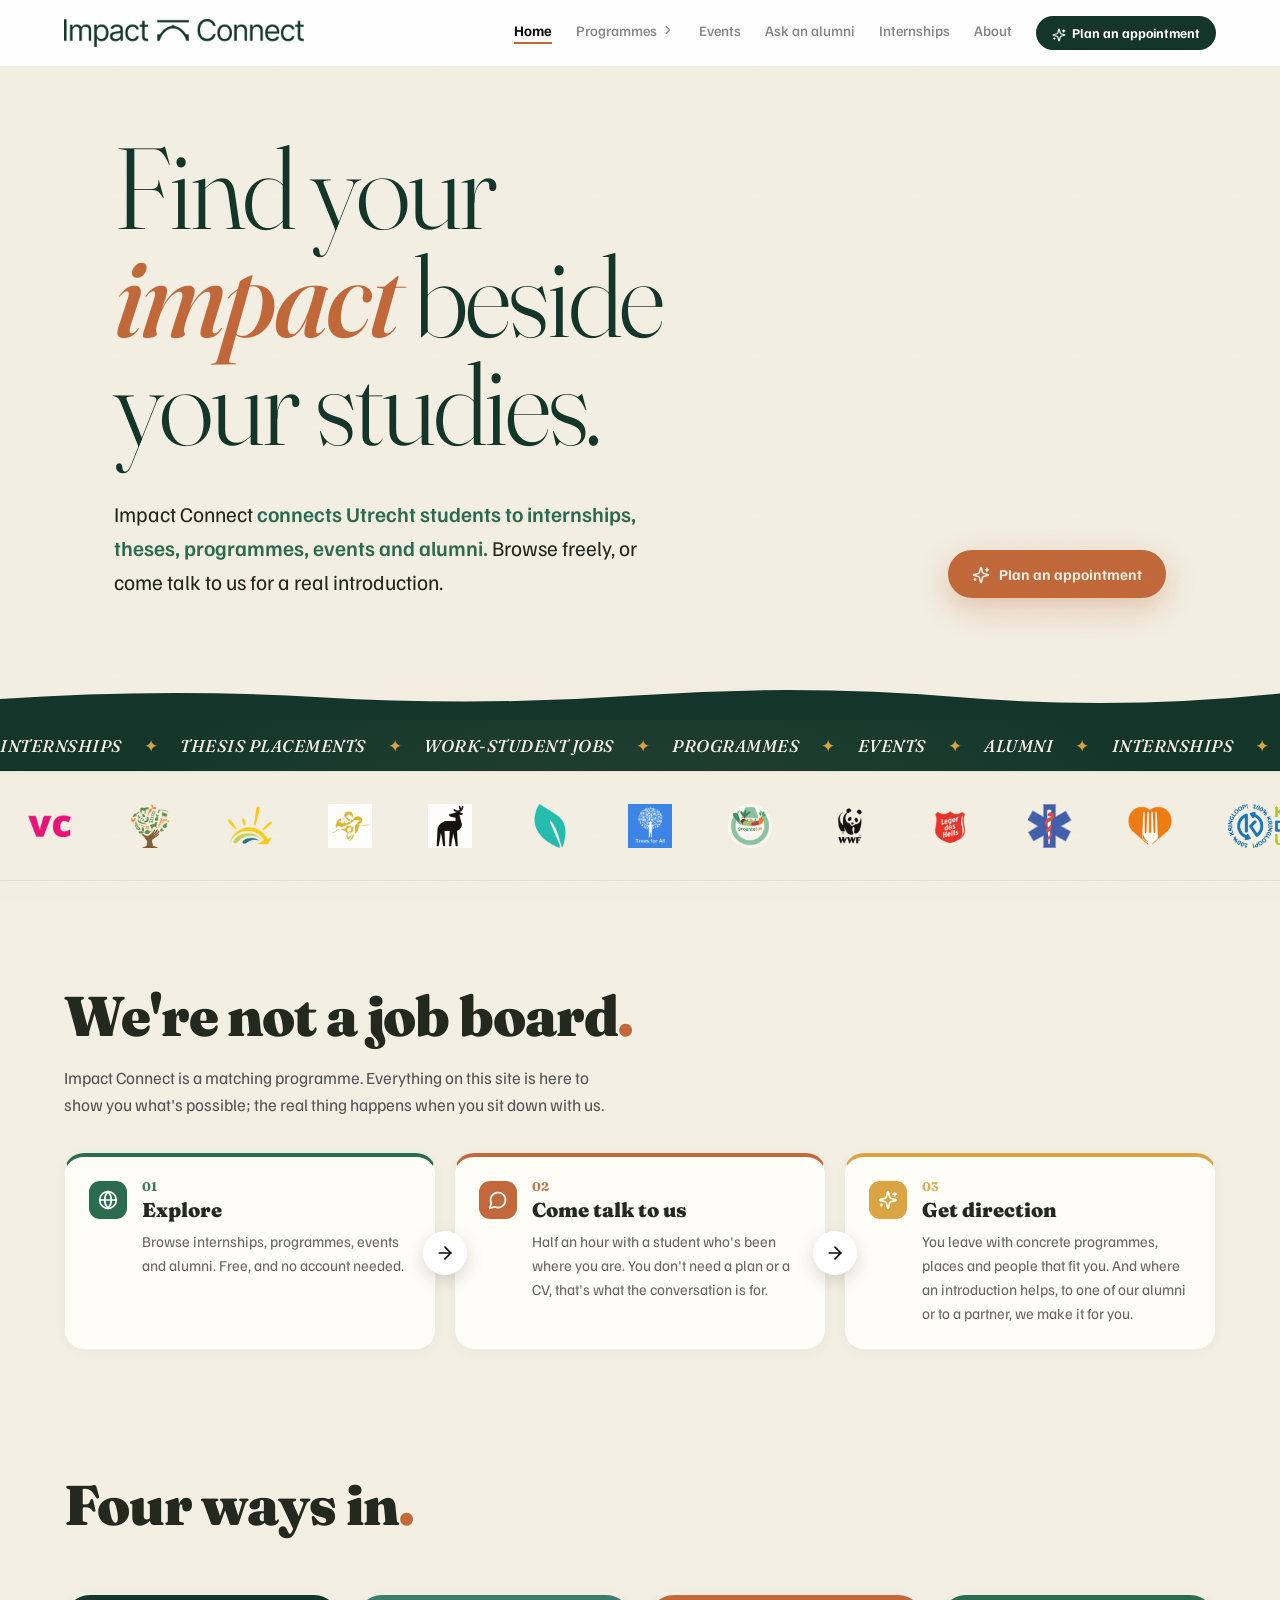
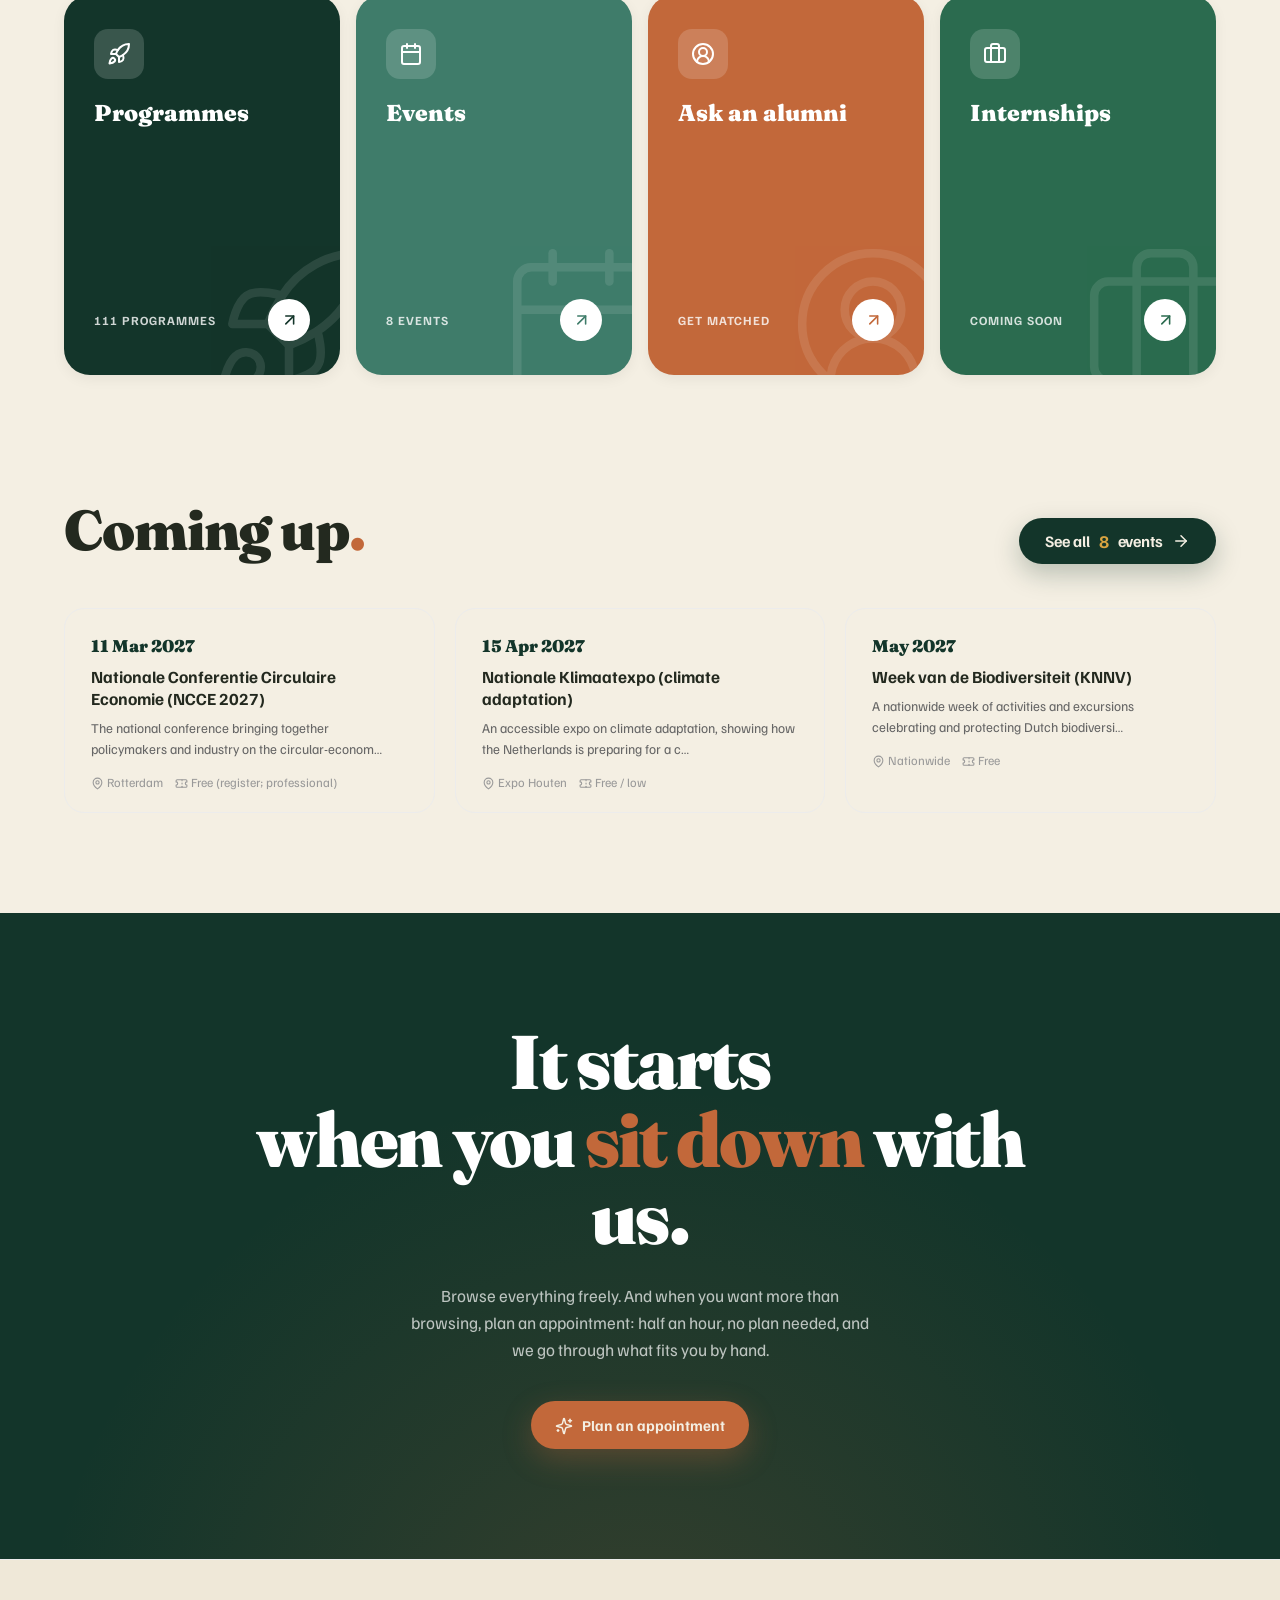
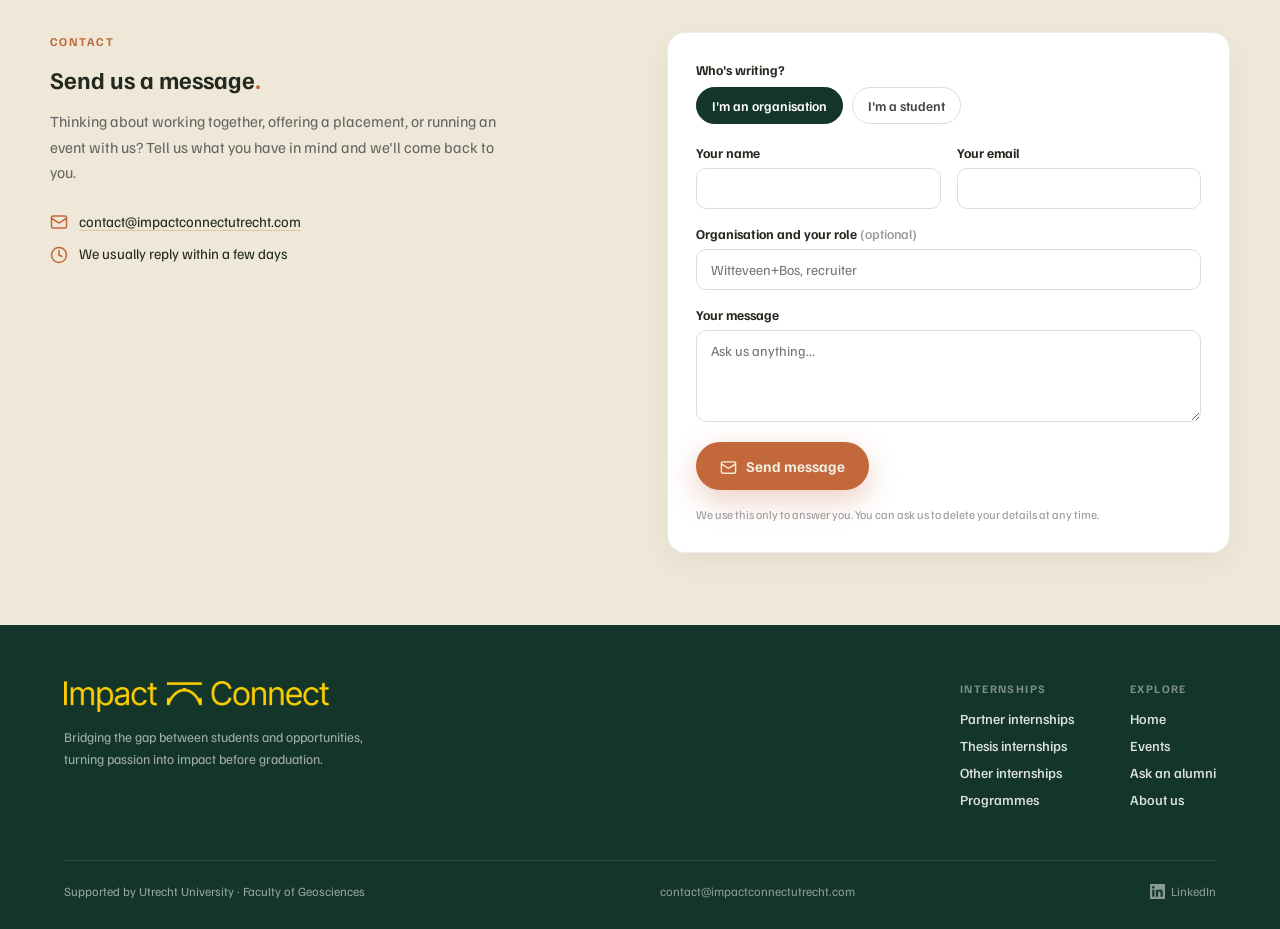
==== commit 987f6b2b: "Alumnikaartje als loopbaanpad, en de themalabels rechtgezet Het kaartje: twee piepkleine labels NU e" ====
--- a/index.html
+++ b/index.html
@@ -324,13 +324,15 @@
       <form class="contact-form reveal" data-delay="140" data-contact-form novalidate>
         <!-- Wie schrijft er? Niet alleen om het derde veld te veranderen: de
              keuze gaat mee naar de mail en de sheet, zodat een bericht van een
-             organisatie meteen bij de juiste persoon terechtkomt. Student staat
-             standaard aan, dat is verreweg de meeste bezoekers. -->
+             organisatie meteen bij de juiste persoon terechtkomt. Organisatie
+             staat vooraan en standaard aan: een student heeft op deze site al
+             het afspraakformulier, de alumnilijst en de events, terwijl dit
+             voor een organisatie de enige ingang is. -->
         <div class="ct-field ct-soort">
           <span class="chip-label" data-t="ct.soort">Who's writing?</span>
           <div class="chip-row">
-            <button type="button" class="chip on" data-ct-soort="Student" data-t="ct.soort.student">I'm a student</button>
-            <button type="button" class="chip" data-ct-soort="Organisation" data-t="ct.soort.org">I'm an organisation</button>
+            <button type="button" class="chip on" data-ct-soort="Organisation" data-t="ct.soort.org">I'm an organisation</button>
+            <button type="button" class="chip" data-ct-soort="Student" data-t="ct.soort.student">I'm a student</button>
           </div>
         </div>
         <div class="ct-row">
--- a/styles.css
+++ b/styles.css
@@ -1318,9 +1318,22 @@
 
 .alum-card {
   background: #fff; border: 1px solid #EDE7DA; border-radius: 14px;
-  padding: 20px; display: flex; flex-direction: column; gap: 14px;
+  /* Een gekleurd randje links, net als op de eventkaartjes. Sinds het
+     monogram weg is begon dit kaartje met een blok tekst en had je oog geen
+     plek om te landen. Dit kost geen ruimte en maakt de alumnikaartjes
+     onderdeel van dezelfde taal als de rest van de site.
+     Een kleur per thema zou hier niets toevoegen: van de dertien thema's is
+     "Sustainability" er 37 van de 48, dus bijna alles zou hetzelfde randje
+     krijgen. */
+  border-left: 3px solid var(--clay);
+  padding: 20px; display: flex; flex-direction: column; gap: 0;
   transition: transform .14s, box-shadow .14s, border-color .14s;
 }
+/* De gap stond op 14px voor alle onderdelen door elkaar. Nu bepaalt elk blok
+   zijn eigen afstand, want het pad en de opleiding horen dichter op elkaar
+   dan de chips en de voet. */
+.alum-card .alum-themas { margin-bottom: 16px; }
+.alum-card .alum-foot { margin-top: auto; }
 .alum-card:hover { transform: translateY(-2px); border-color: var(--sand); box-shadow: 0 14px 34px -22px rgba(35,41,31,.5); }
 /* Wel duidelijk anders, maar goed leesbaar: de student moet nog steeds
    kunnen zien wie dit is en volgende maand terugkomen. */
@@ -1336,14 +1349,29 @@
 }
 
 .alum-top { display: flex; gap: 13px; align-items: flex-start; }
-.alum-mono {
-  flex: none; width: 46px; height: 46px; border-radius: 999px;
-  background: var(--mint); color: var(--clay); display: grid; place-items: center;
-  font-family: var(--font-display); font-weight: 900; font-size: 16px;
-}
-.alum-card .naam { font-family: var(--font-display); font-weight: 900; font-size: 19px; line-height: 1.15; }
-.alum-card .werk { font-size: 14.5px; line-height: 1.45; margin-top: 4px; }
-.alum-card .studie { font-size: 12.5px; color: var(--muted-soft); line-height: 1.45; margin-top: 6px; }
+/* Het loopbaanpad. De labels "Nu" en "Eerder" zijn klein en gedempt: ze
+   structureren, ze concurreren niet. Daardoor kunnen allebei de rollen in
+   dezelfde grootte staan en leest het als een pad in plaats van als een
+   kop met een bijzin.
+
+   Geen schreefletter meer voor de rol. Die stond er nog van toen dit een
+   naam was; een functieomschrijving van vijf woorden wordt daarin te zwaar
+   en valt over twee regels. */
+.alum-pad {
+  display: grid; grid-template-columns: auto 1fr; gap: 3px 12px;
+  margin: 0 0 12px; align-items: baseline;
+}
+.alum-pad dt {
+  font-size: 10.5px; font-weight: 800; letter-spacing: .09em; text-transform: uppercase;
+  color: var(--muted-soft); white-space: nowrap;
+}
+.alum-pad dd { margin: 0; font-size: 15px; line-height: 1.35; color: var(--ink); }
+/* De eerdere rol een tint lichter: het pad loopt van nu naar toen, en dat
+   mag je zien zonder het te lezen. */
+.alum-pad dt:nth-of-type(2), .alum-pad dd:nth-of-type(2) { color: var(--muted); }
+.alum-pad dd:nth-of-type(2) { font-size: 14px; }
+/* Opleidingen op een regel, master eerst. Was twee regels grijs. */
+.alum-card .studie { font-size: 12.5px; color: var(--muted-soft); line-height: 1.45; margin: 0 0 14px; }
 .alum-themas { display: flex; flex-wrap: wrap; gap: 6px; }
 .alum-themas span {
   font-size: 11px; font-weight: 600; letter-spacing: .3px; text-transform: uppercase;
@@ -1448,9 +1476,13 @@
 /* ═══ LINKEDIN ══════════════════════════════════════════════════════ */
 /* Het icoontje staat achter de naam, niet eronder: zo blijft het kaartje
    even hoog als een kaartje van iemand zonder LinkedIn. */
+/* De naam is een flexrij geworden, zodat het icoontje precies op de hoogte
+   van de letters staat. Met vertical-align lukte dat niet: de naam staat in
+   een schreefletter met een andere x-hoogte, en dan gokt de browser. */
+.team-grid .name { display: flex; align-items: center; gap: 7px; }
 .team-li {
-  display: inline-flex; vertical-align: middle; margin-left: 7px;
-  color: var(--muted-soft); transition: color .2s ease;
+  display: inline-flex; flex-shrink: 0;
+  color: #C9C4B8; transition: color .2s ease;
 }
 .team-li:hover { color: #0A66C2; }          /* het blauw van LinkedIn zelf */
 .footer-li { display: inline-flex; align-items: center; gap: 6px; }
@@ -1458,3 +1490,12 @@
 /* De twee chips bovenin het contactformulier staan iets ruimer van de
    velden eronder: het is een keuze vooraf, geen invulveld. */
 .ct-soort { margin-bottom: 4px; }
+
+/* De rechtenregel onderaan de programmapagina. Kleine letters en gedempt:
+   het hoort er te staan, maar het is niet waar een student voor komt. */
+.prog-rechten {
+  max-width: 700px; margin: 44px auto 0;
+  font-size: 12.5px; line-height: 1.6; color: var(--muted-soft);
+}
+.prog-rechten a { color: inherit; text-decoration: underline; }
+.prog-rechten a:hover { color: var(--clay); }
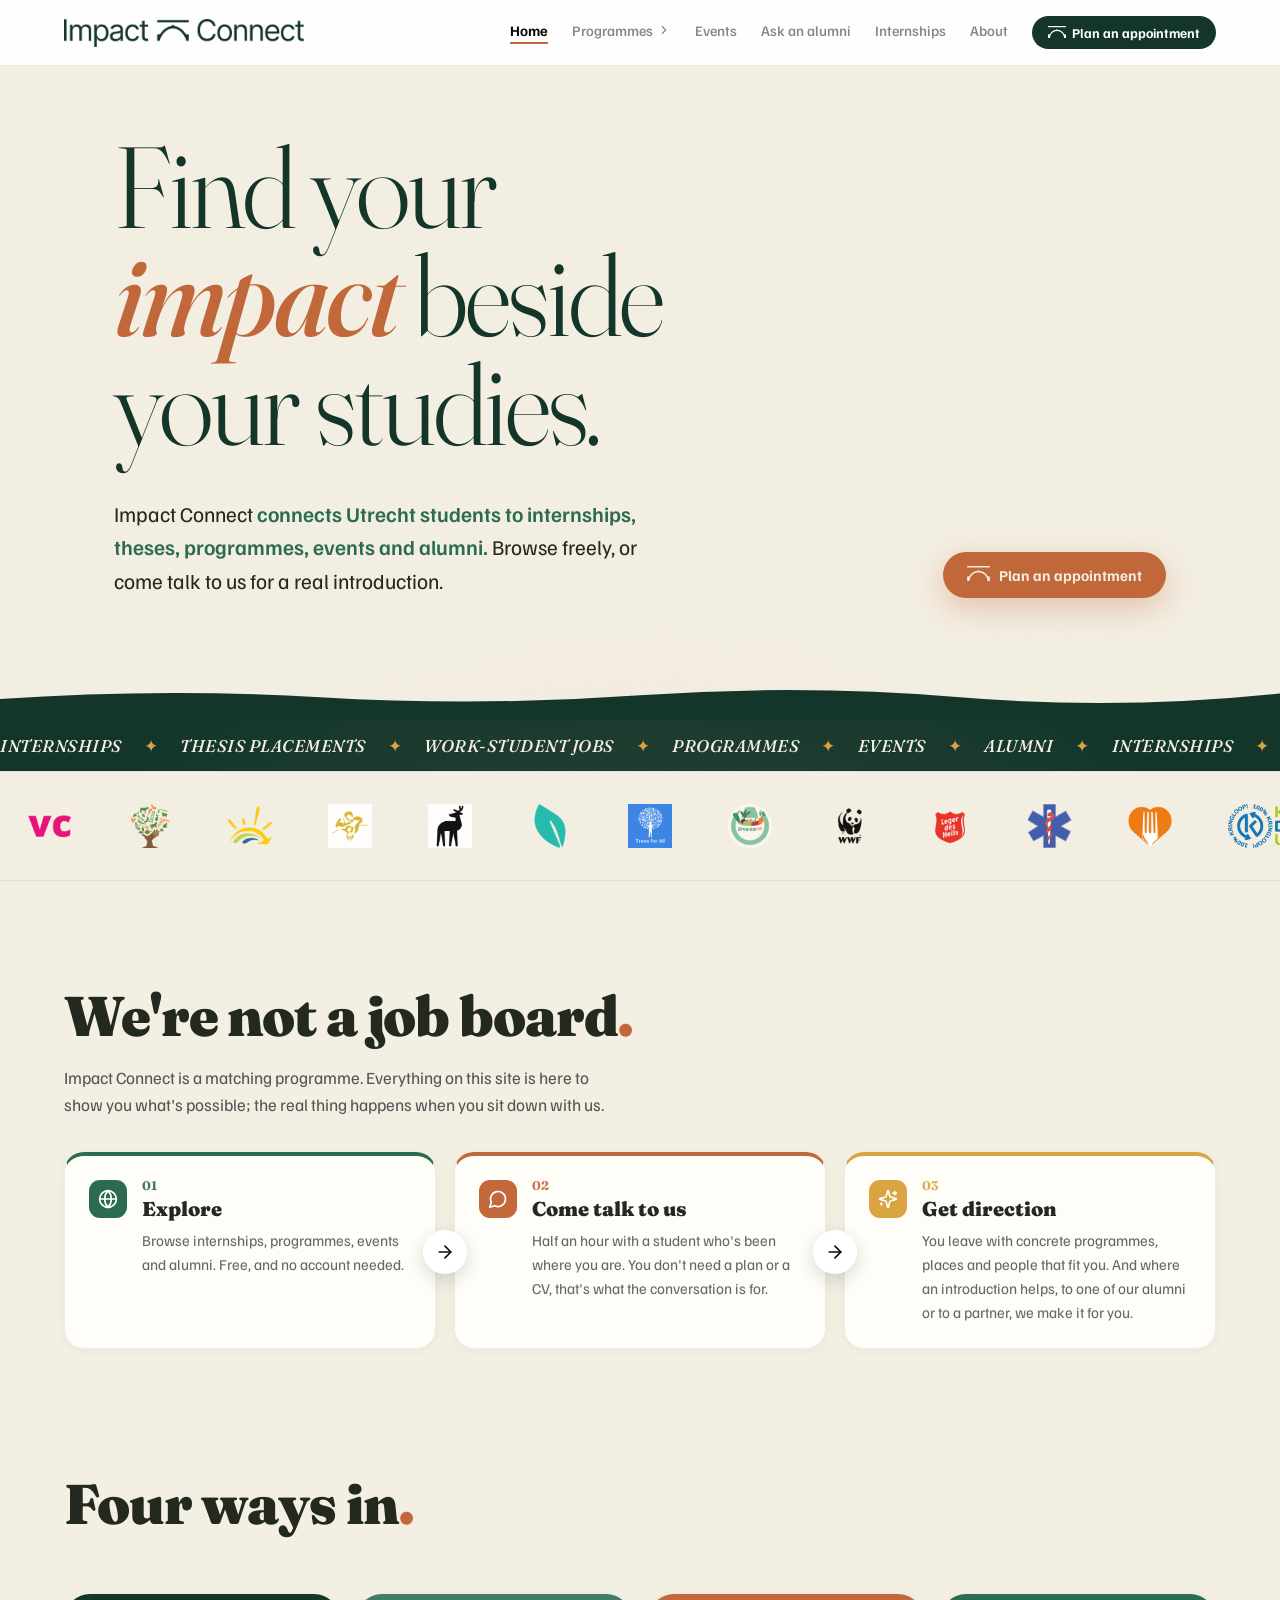
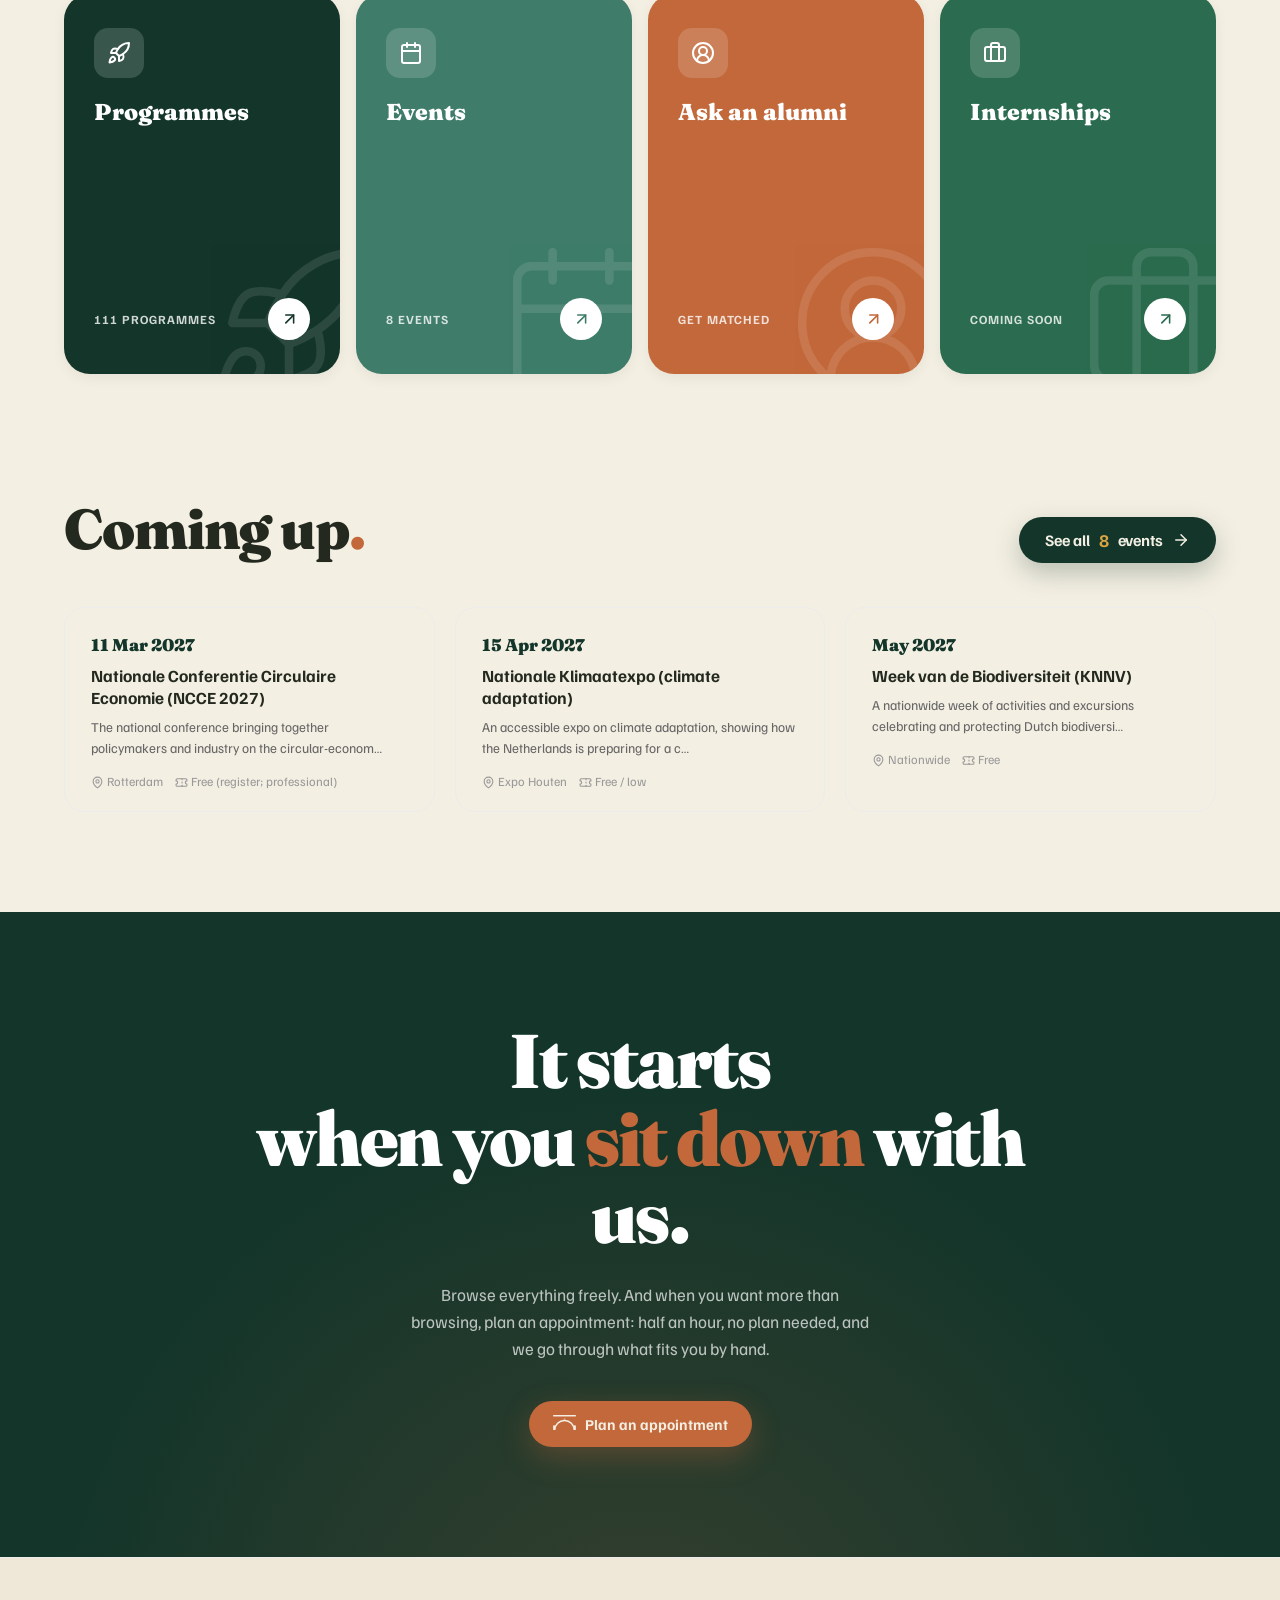
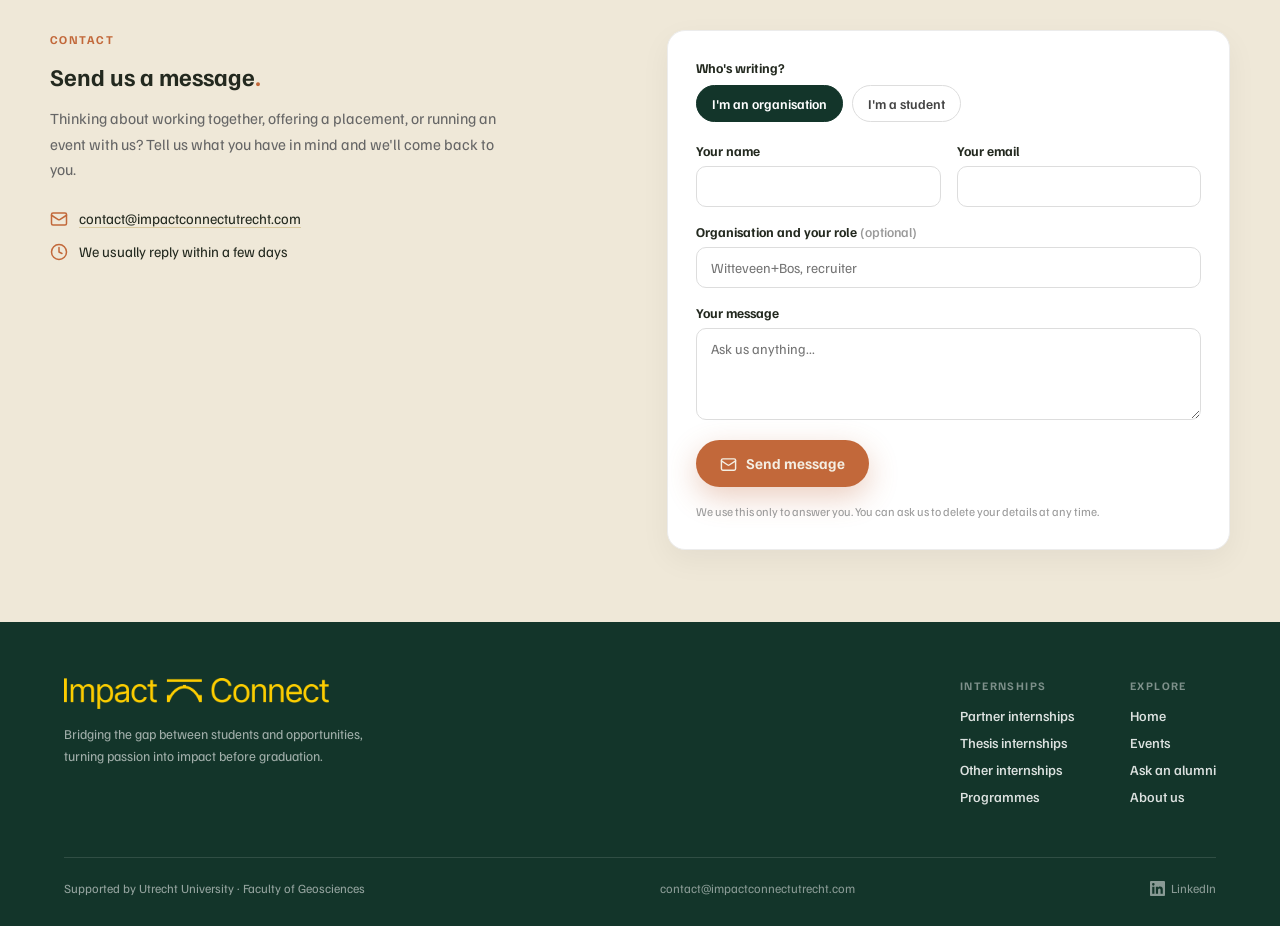
==== commit 857edc0e: "Het sterretje op de afspraakknoppen vervangen door de brug Een sterretje leest inmiddels als "hier z" ====
--- a/index.html
+++ b/index.html
@@ -49,7 +49,7 @@
     <a class="nav-link" href="alumni.html" data-t="nav.alumni">Ask an alumni</a>
     <a class="nav-link" href="internships.html" data-t="nav.internships">Internships</a>
     <a class="nav-link" href="about.html" data-t="nav.about">About</a>
-    <button class="nav-cta" data-open-form><span data-icon="Sparkles" data-size="14"></span> <span data-t="nav.appointment">Plan an appointment</span></button>
+    <button class="nav-cta" data-open-form><span data-mark="currentColor" data-size="18"></span> <span data-t="nav.appointment">Plan an appointment</span></button>
     <button class="taal-knop" data-taalknop type="button">NL</button>
     <span class="saved-count"><span data-icon="Bookmark" data-size="14" data-color="#C2683A" data-fill="#C2683A"></span> <span data-saved-count>0</span></span>
     <span class="uu-cobrand"><span data-uu-logo="38"></span><span data-t="nav.uu">Utrecht<br />University</span></span>
@@ -90,7 +90,7 @@
                internships terwijl "everything" iets anders belooft, en het
                bladeren doe je toch al via de menubalk en de vier ingangen. -->
           <div class="hero-actions">
-            <button class="btn-mag primary" data-open-form><span data-icon="Sparkles" data-size="18"></span> <span data-t="nav.appointment">Plan an appointment</span></button>
+            <button class="btn-mag primary" data-open-form><span data-mark="currentColor" data-size="23"></span> <span data-t="nav.appointment">Plan an appointment</span></button>
           </div>
         </div>
       </div>
@@ -294,7 +294,7 @@
       </div>
       <div class="reveal" data-delay="260">
         <div style="display:flex;justify-content:center">
-          <button class="btn-mag primary" data-open-form><span data-icon="Sparkles" data-size="18"></span> <span data-t="nav.appointment">Plan an appointment</span></button>
+          <button class="btn-mag primary" data-open-form><span data-mark="currentColor" data-size="23"></span> <span data-t="nav.appointment">Plan an appointment</span></button>
         </div>
       </div>
     </div>
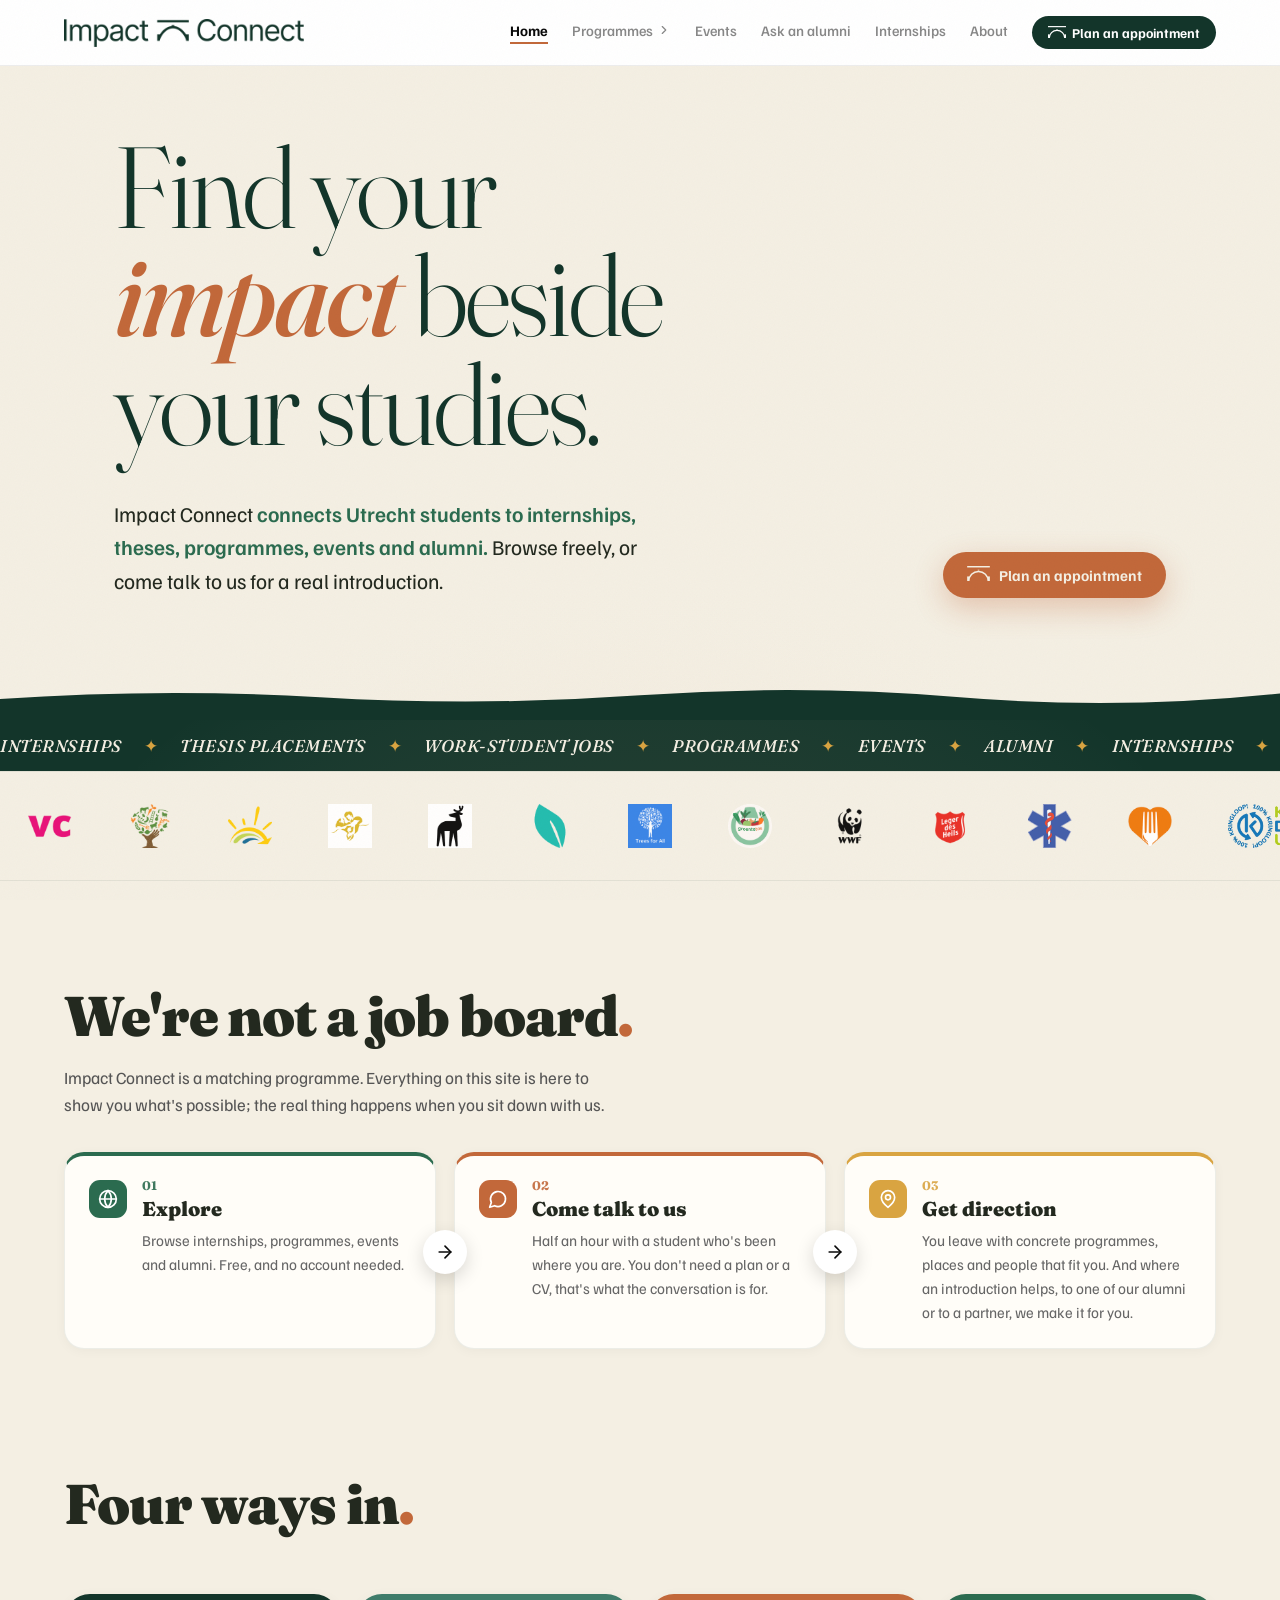
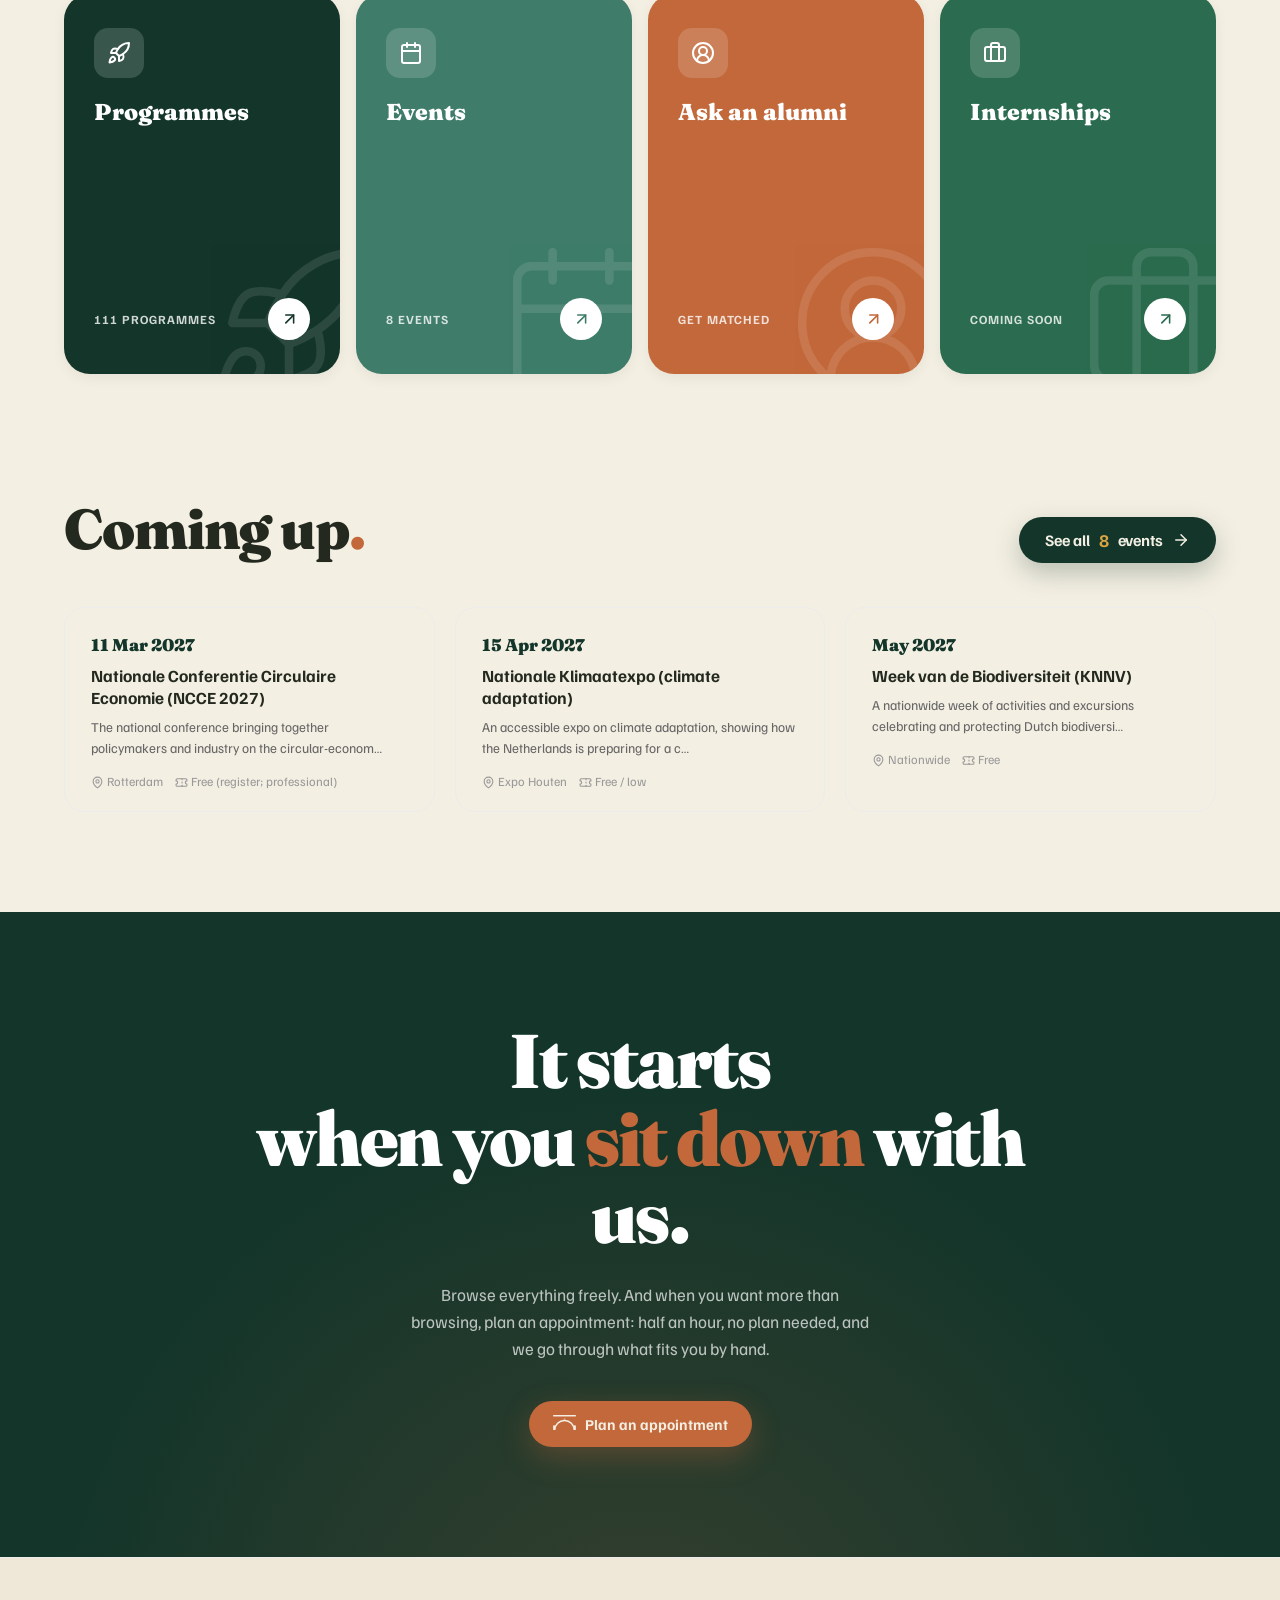
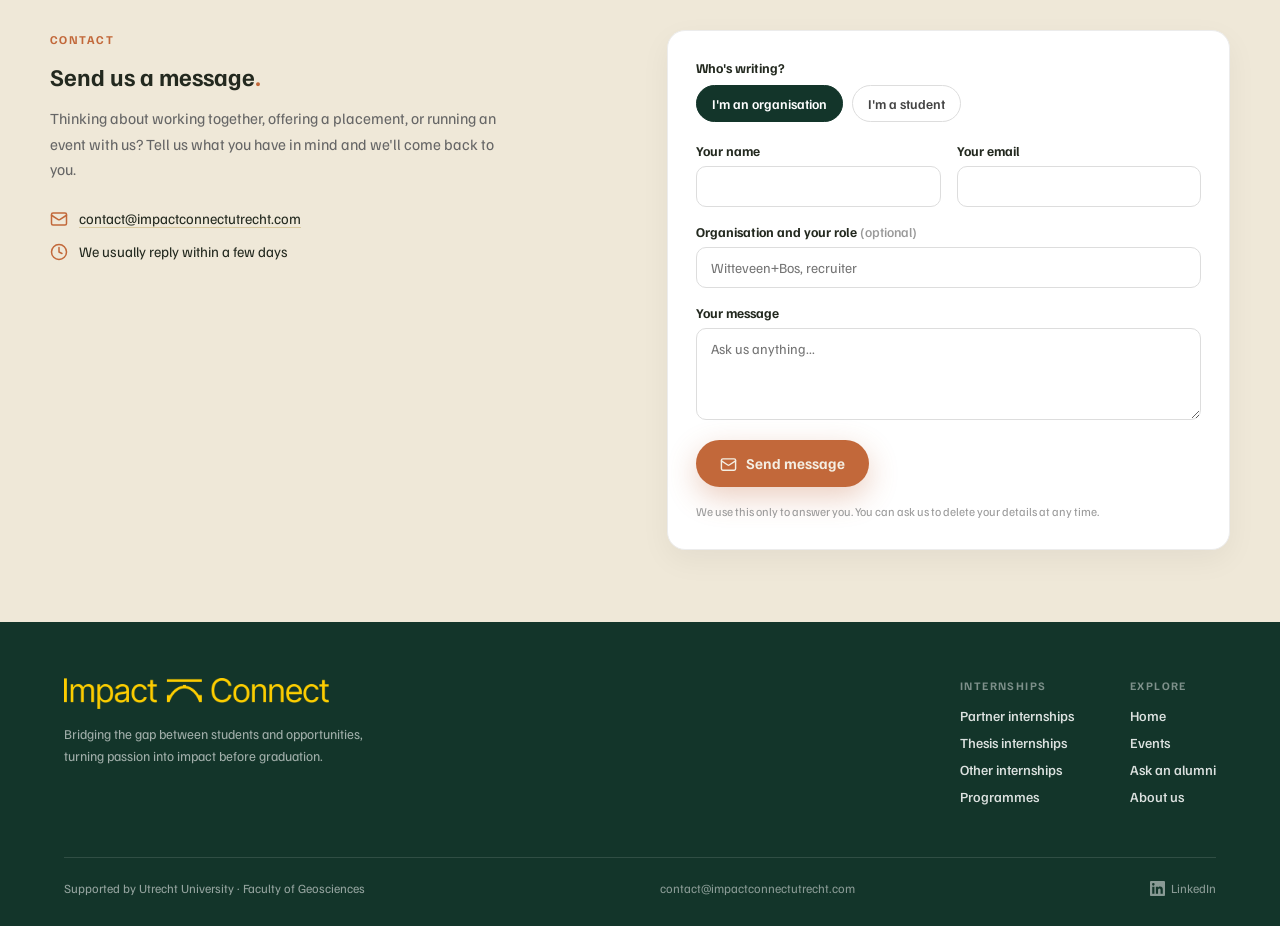
==== commit 8a2d8fde: "Laatste twee zichtbare sterretjes vervangen Stap 03 op de homepage krijgt een speld: die stap zegt d" ====
--- a/index.html
+++ b/index.html
@@ -156,7 +156,11 @@
           <div class="step-arrow" data-icon="ArrowRight" data-size="20" data-color="#0A0A0A"></div>
         </div></div>
         <div class="reveal" data-delay="280"><div class="step-card compact" style="border-top-color:#D9A441">
-          <div class="badge" style="background:#D9A441" data-icon="Sparkles" data-size="20" data-color="#fff"></div>
+          <!-- Een speld: stap 03 zegt dat je weggaat met concrete plekken en
+               mensen. De drie stappen worden zo Globe, tekstballon, speld:
+               rondkijken, praten, ergens naartoe. Er stond een sterretje, en
+               dat leest inmiddels als "hier zit AI in". -->
+          <div class="badge" style="background:#D9A441" data-icon="MapPin" data-size="20" data-color="#fff"></div>
           <div class="txt">
             <div class="num" style="color:#D9A441">03</div>
             <div class="ttl" data-t="home.stap3.kop">Get direction</div>
--- a/styles.css
+++ b/styles.css
@@ -944,7 +944,11 @@
 .alumni { margin-top: 24px; }
 .alumni figure {
   margin: 0 0 12px; background: var(--paper); border: 1px solid #EEE;
-  border-left: 3px solid var(--clay); border-radius: 10px; padding: 14px 16px;
+  /* De kleur komt van de beschikbaarheid, zie hieronder. Stond eerst vast op
+     kleisteen, en dan zegt zo'n randje niets; nu scan je de lijst en zie je
+     meteen bij wie je terechtkunt. Dezelfde kleuren als het bolletje in de
+     voet van het kaartje, zodat de twee met elkaar rijmen. */
+  border-left: 3px solid var(--sand); border-radius: 10px; padding: 14px 16px;
 }
 .alumni blockquote { margin: 0; font-size: 14px; line-height: 1.6; color: #333; font-style: italic; }
 .alumni figcaption { margin-top: 8px; font-size: 12.5px; font-weight: 600; color: var(--muted); }
@@ -1337,6 +1341,9 @@
 .alum-card:hover { transform: translateY(-2px); border-color: var(--sand); box-shadow: 0 14px 34px -22px rgba(35,41,31,.5); }
 /* Wel duidelijk anders, maar goed leesbaar: de student moet nog steeds
    kunnen zien wie dit is en volgende maand terugkomen. */
+.alum-card.ruimte-open  { border-left-color: var(--green); }
+.alum-card.ruimte-bijna { border-left-color: #A9701E; }
+.alum-card.ruimte-vol   { border-left-color: #CFC8B8; }
 .alum-card.vol { opacity: .82; background: var(--paper2); }
 .alum-card.vol:hover { transform: none; box-shadow: none; }
 
